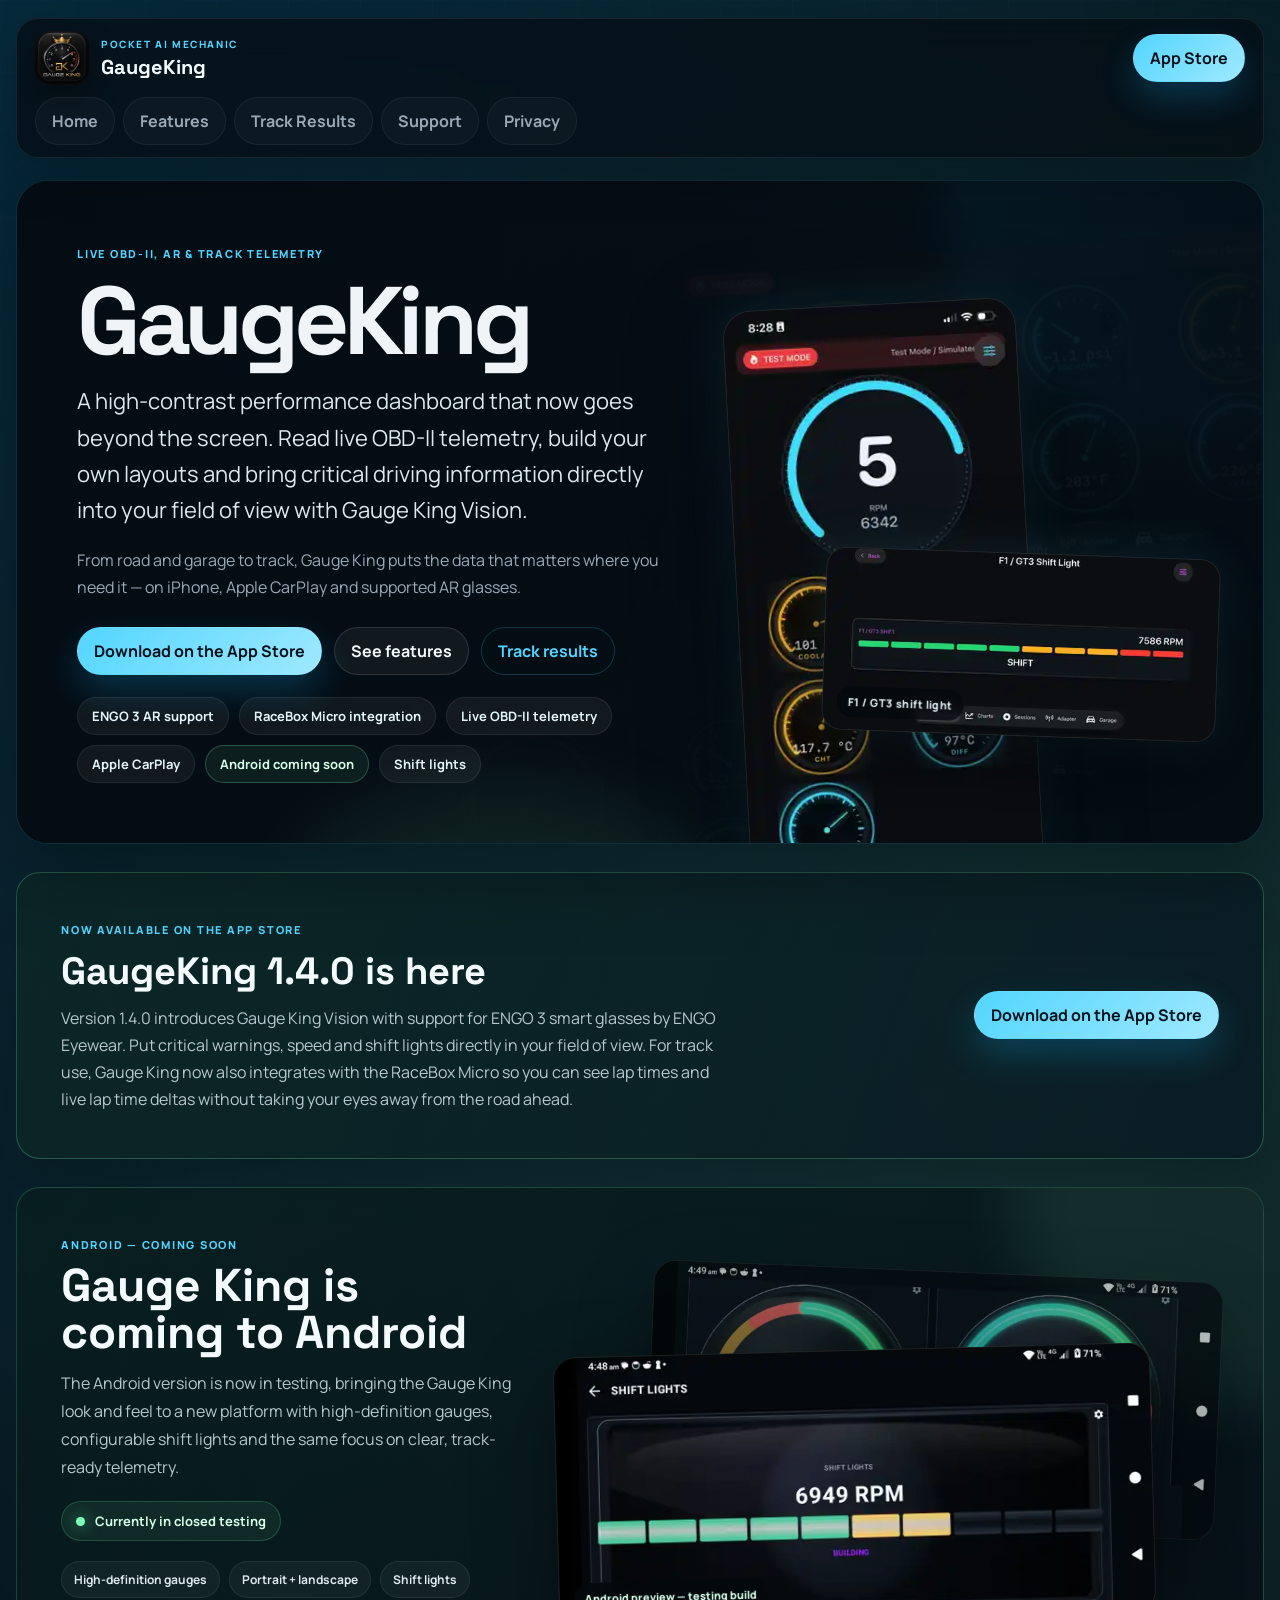
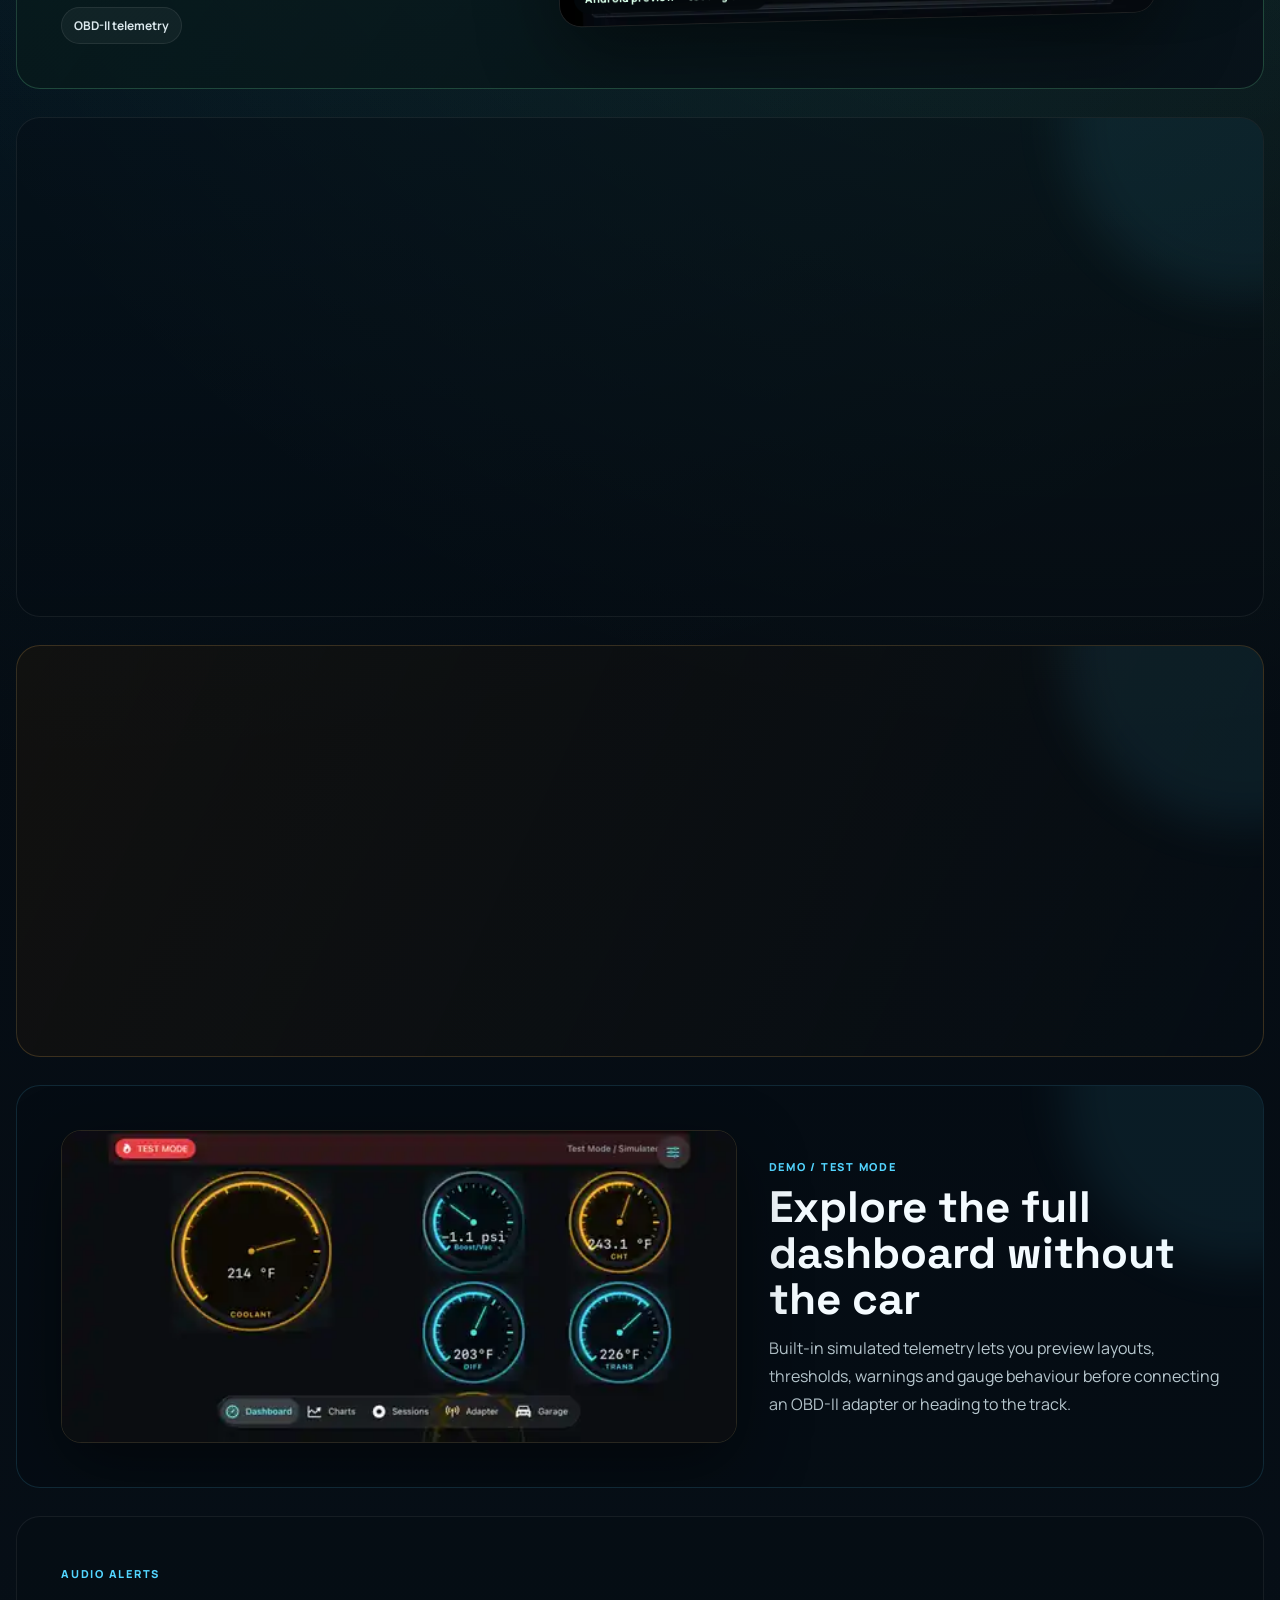
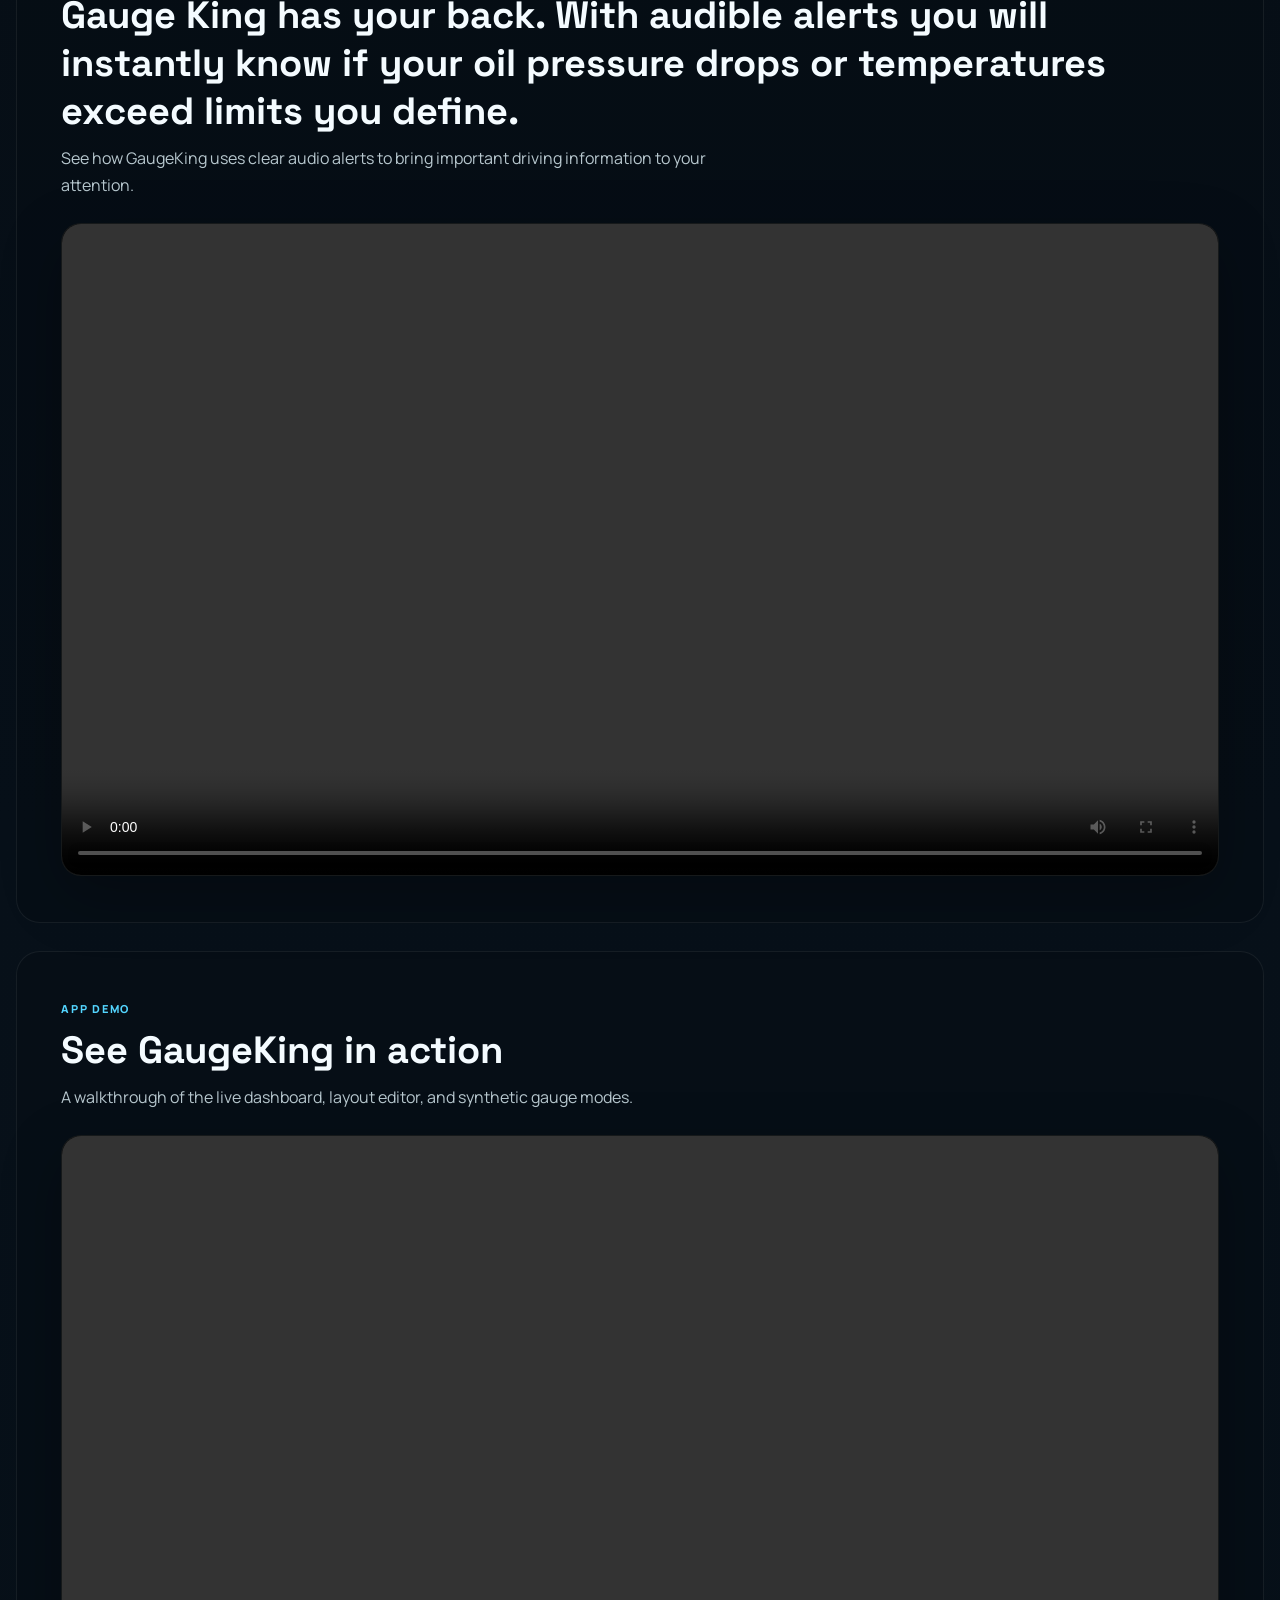
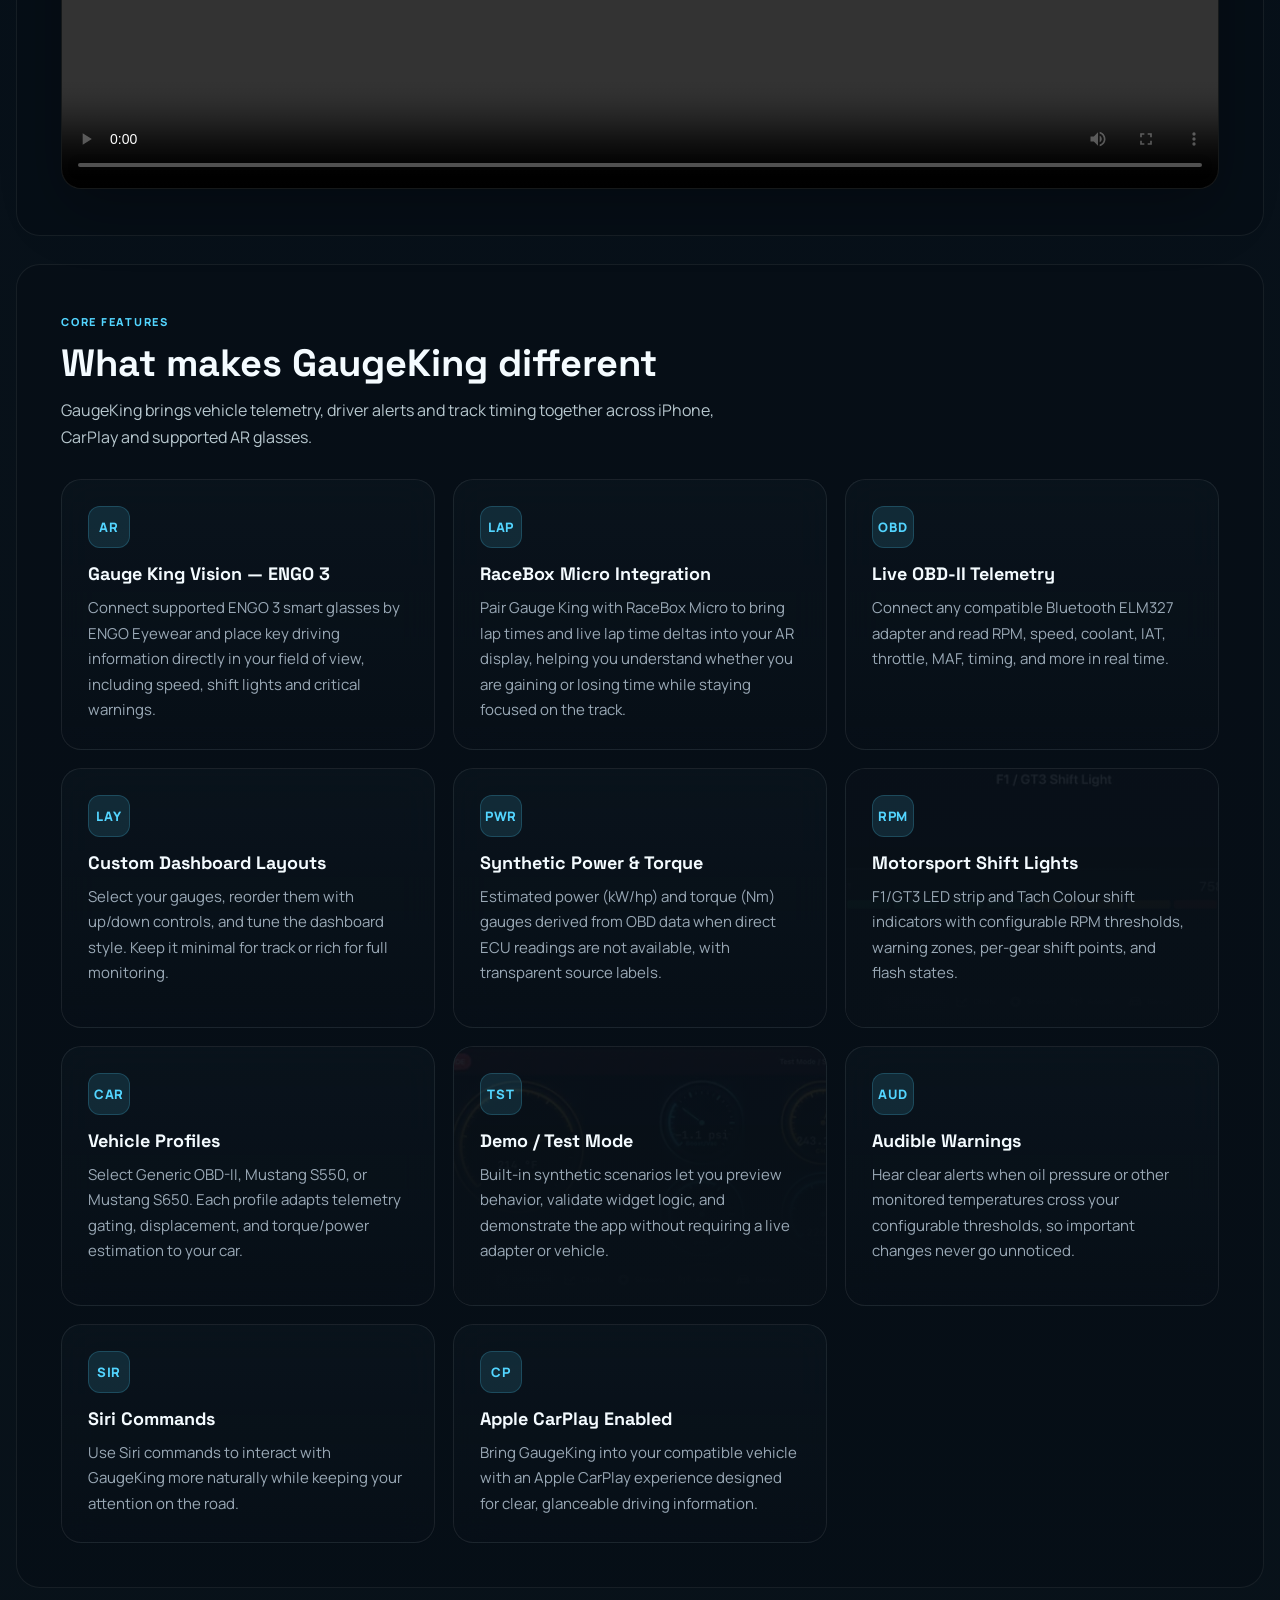
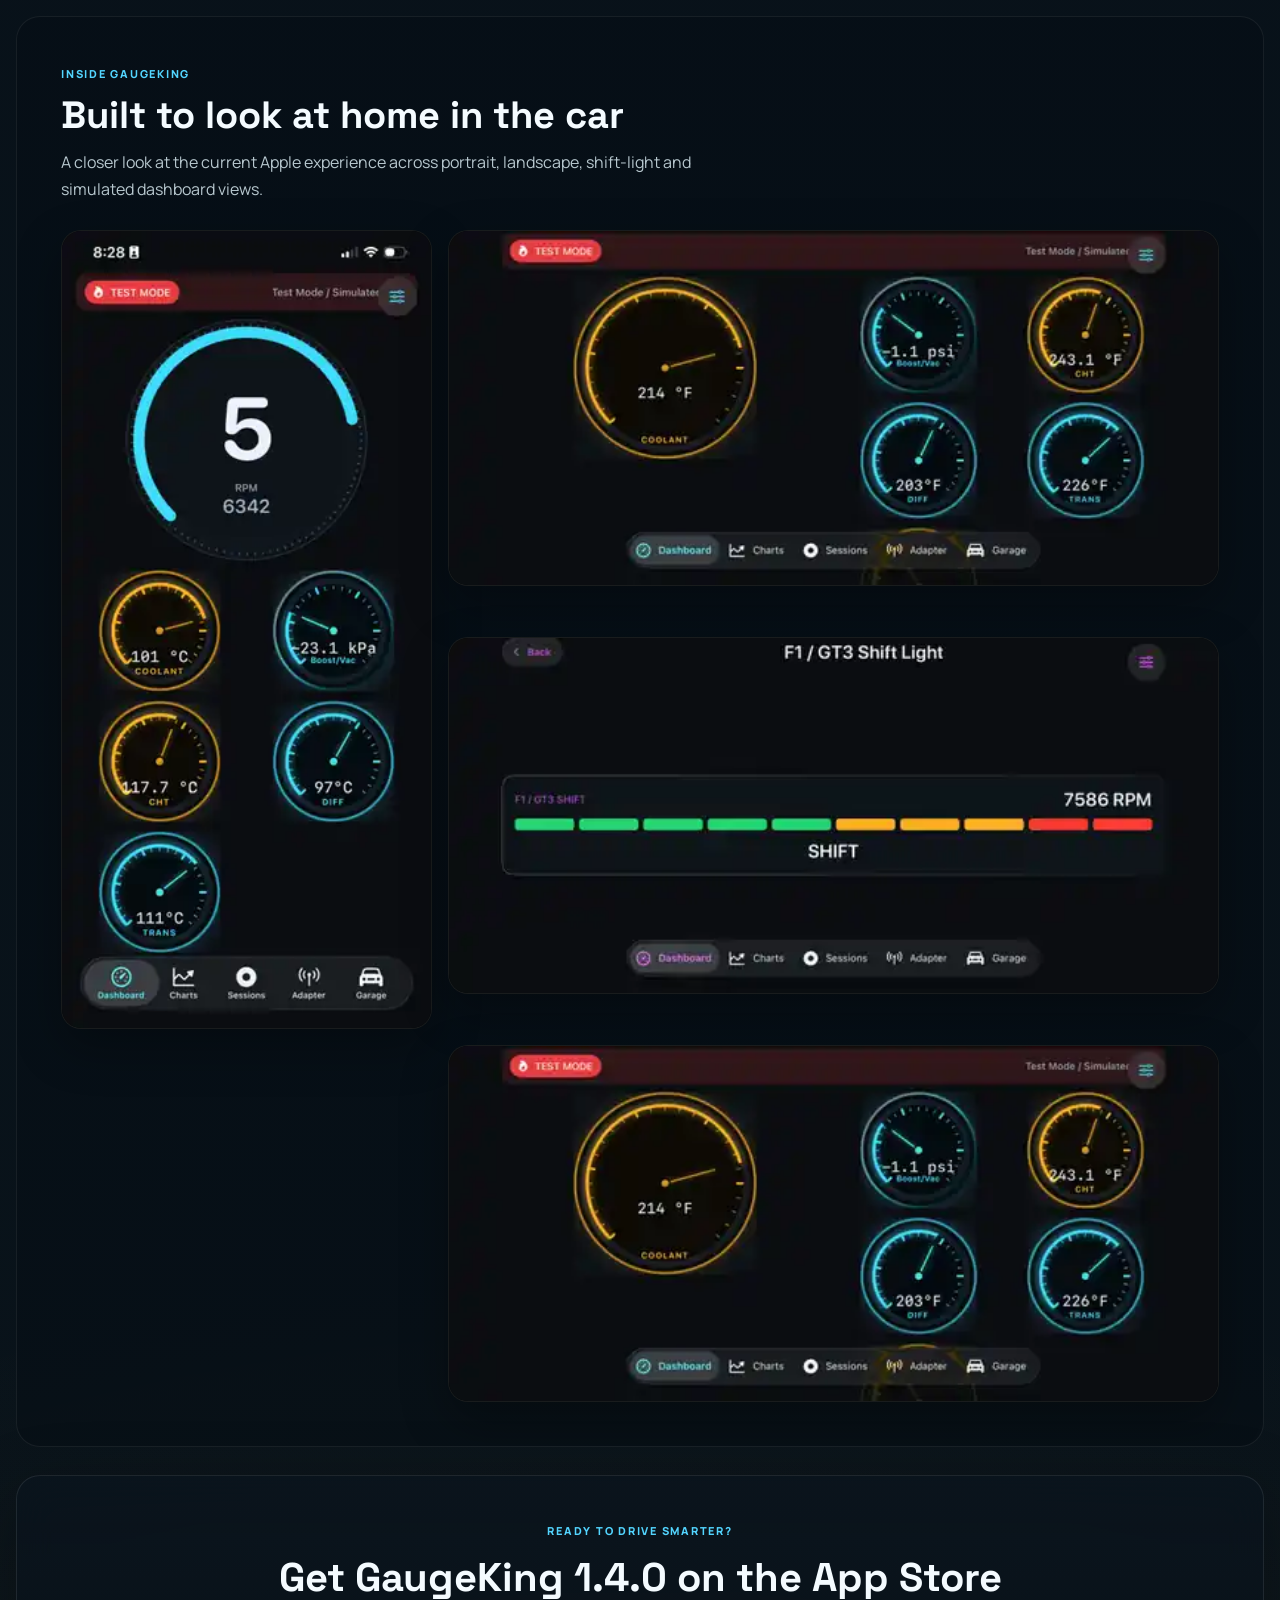
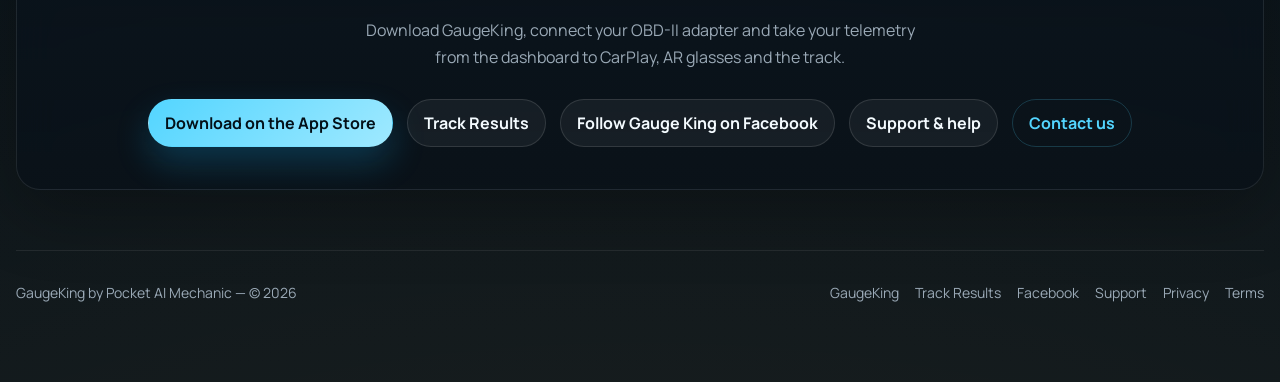
==== docs/index.html @ 73dae4a9 "Use verified Gauge King dashboard image for test mode section" ====
<!doctype html>
<html lang="en">
<head>
  <meta charset="UTF-8" />
  <meta name="viewport" content="width=device-width, initial-scale=1.0" />
  <meta name="description" content="GaugeKing 1.4.0 adds ENGO 3 AR glasses support, in-view telemetry and warnings, plus RaceBox Micro lap timing and lap delta integration alongside live OBD-II telemetry, Apple CarPlay and Siri." />
  <meta name="theme-color" content="#04080c" />
  <title>GaugeKing - Live OBD-II, AR & Track Telemetry</title>
  <link rel="icon" type="image/jpeg" href="trackresults/assets/gauge-king-logo.jpg" />
  <link rel="apple-touch-icon" href="trackresults/assets/gauge-king-logo.jpg" />
  <link rel="preconnect" href="https://fonts.googleapis.com" />
  <link rel="preconnect" href="https://fonts.gstatic.com" crossorigin />
  <link rel="stylesheet" href="https://fonts.googleapis.com/css2?family=Manrope:wght@400;500;600;700;800&family=Space+Grotesk:wght@500;700&display=swap" />
  <link rel="stylesheet" href="assets/gaugeking.css" />
</head>
<body class="landing-body">
  <div class="page-shell">
    <header class="site-header" data-header>
      <a class="brand-lockup" href="./" aria-label="Gauge King home">
        <img src="trackresults/assets/gauge-king-logo.jpg" alt="Gauge King logo" />
        <span><span class="brand-kicker">Pocket AI Mechanic</span><span class="brand-name">GaugeKing</span></span>
      </a>
      <nav class="site-nav" aria-label="Primary">
        <a href="./">Home</a><a href="#features">Features</a><a href="trackresults/">Track Results</a>
        <a href="https://pocketaimechanic.com/support/gaugeking/">Support</a><a href="https://pocketaimechanic.com/privacy/">Privacy</a>
      </nav>
      <a class="button-link primary header-cta" href="https://apps.apple.com/au/app/gauge-king/id6777585502" target="_blank" rel="noopener noreferrer">App Store</a>
    </header>

    <main class="landing-main">
      <section class="landing-hero">
        <div class="hero-bg-shots" aria-hidden="true">
          <img class="hero-shot hero-shot--one" src="assets/screens/gk-dashboard-landscape.webp" alt="" />
          <img class="hero-shot hero-shot--two" src="assets/screens/gk-shift-light.webp" alt="" />
          <img class="hero-shot hero-shot--three" src="assets/screens/gk-dashboard-landscape.webp" alt="" />
        </div>
        <div class="hero-copy" data-reveal>
          <span class="eyebrow">Live OBD-II, AR &amp; track telemetry</span>
          <h1>GaugeKing</h1>
          <p class="hero-lead">A high-contrast performance dashboard that now goes beyond the screen. Read live OBD-II telemetry, build your own layouts and bring critical driving information directly into your field of view with Gauge King Vision.</p>
          <p class="hero-support">From road and garage to track, Gauge King puts the data that matters where you need it — on iPhone, Apple CarPlay and supported AR glasses.</p>
          <div class="hero-actions">
            <a class="button-link primary" href="https://apps.apple.com/au/app/gauge-king/id6777585502" target="_blank" rel="noopener noreferrer">Download on the App Store</a>
            <a class="button-link secondary" href="#features">See features</a><a class="button-link tertiary" href="trackresults/">Track results</a>
          </div>
          <div class="gk-hero-badges">
            <span class="gk-badge">ENGO 3 AR support</span><span class="gk-badge">RaceBox Micro integration</span>
            <span class="gk-badge">Live OBD-II telemetry</span><span class="gk-badge">Apple CarPlay</span><span class="gk-badge gk-badge--android">Android coming soon</span><span class="gk-badge">Shift lights</span>
          </div>
        </div>
        <div class="hero-visual" data-reveal>
          <div class="device-stack">
            <figure class="app-shot app-shot--portrait">
              <img src="assets/screens/gk-dashboard-portrait.webp" alt="Gauge King iPhone dashboard with RPM and temperature gauges" />
              <figcaption>Live telemetry dashboard</figcaption>
            </figure>
            <figure class="app-shot app-shot--mini">
              <img src="assets/screens/gk-shift-light.webp" alt="Gauge King F1 GT3 shift light interface" />
              <figcaption>F1 / GT3 shift light</figcaption>
            </figure>
          </div>
        </div>
      </section>

      <section class="landing-section gk-release-banner" aria-labelledby="release-title">
        <div class="gk-release-copy" data-reveal>
          <span class="section-tag">Now available on the App Store</span><h2 id="release-title">GaugeKing 1.4.0 is here</h2>
          <p>Version 1.4.0 introduces Gauge King Vision with support for ENGO 3 smart glasses by ENGO Eyewear. Put critical warnings, speed and shift lights directly in your field of view. For track use, Gauge King now also integrates with the RaceBox Micro so you can see lap times and live lap time deltas without taking your eyes away from the road ahead.</p>
        </div>
        <a class="button-link primary" href="https://apps.apple.com/au/app/gauge-king/id6777585502" target="_blank" rel="noopener noreferrer">Download on the App Store</a>
      </section>

      <section class="landing-section android-coming" id="android" aria-labelledby="android-title">
        <div class="android-copy" data-reveal>
          <span class="section-tag">Android — coming soon</span>
          <h2 id="android-title">Gauge King is coming to Android</h2>
          <p>The Android version is now in testing, bringing the Gauge King look and feel to a new platform with high-definition gauges, configurable shift lights and the same focus on clear, track-ready telemetry.</p>
          <div class="android-status">
            <span class="android-dot" aria-hidden="true"></span>
            <strong>Currently in closed testing</strong>
          </div>
          <div class="feature-pills">
            <span>High-definition gauges</span><span>Portrait + landscape</span><span>Shift lights</span><span>OBD-II telemetry</span>
          </div>
        </div>
        <div class="android-preview" data-reveal>
          <figure class="android-screen android-screen--rear">
            <img src="assets/screens/gk-android-dashboard.webp" alt="Gauge King Android dashboard in landscape orientation" />
          </figure>
          <figure class="android-screen android-screen--front">
            <img src="assets/screens/gk-android-shift.webp" alt="Gauge King Android shift light screen in landscape orientation" />
            <figcaption>Android preview — testing build</figcaption>
          </figure>
        </div>
      </section>

      <section class="landing-section app-showcase" aria-labelledby="dashboards-title">
        <div class="showcase-copy" data-reveal>
          <span class="section-tag">Designed for glanceability</span>
          <h2 id="dashboards-title">Your telemetry, your layout</h2>
          <p>Keep the dashboard focused on one critical value or build out a full telemetry view with coolant, boost/vac, cylinder head temperature, differential temperature, transmission temperature and more.</p>
          <div class="showcase-points">
            <span>High-contrast gauges</span><span>Portrait + landscape layouts</span><span>Customisable priorities</span><span>Track-focused presentation</span>
          </div>
        </div>
        <div class="showcase-media" data-reveal>
          <img class="showcase-wide" src="assets/screens/gk-dashboard-landscape.webp" alt="Gauge King landscape dashboard showing multiple live vehicle gauges" />
          <img class="showcase-phone" src="assets/screens/gk-dashboard-portrait.webp" alt="Gauge King portrait dashboard showing RPM and multiple telemetry gauges" />
        </div>
      </section>

      <section class="landing-section feature-visual feature-visual--shift" id="shift-light" aria-labelledby="shift-title">
        <div class="feature-visual-copy" data-reveal>
          <span class="section-tag">Motorsport shift lights</span>
          <h2 id="shift-title">F1 / GT3-style shift light</h2>
          <p>Configure RPM thresholds, warning zones, per-gear shift points and flash states so the shift cue is impossible to miss when you're focused on the road or track.</p>
          <div class="feature-pills"><span>Configurable RPM</span><span>Per-gear points</span><span>Warning zones</span><span>Flash state</span></div>
        </div>
        <figure class="feature-screen" data-reveal>
          <img src="assets/screens/gk-shift-light.webp" alt="Gauge King F1 GT3 style shift light showing green amber and red RPM indicators" />
        </figure>
      </section>

      <section class="landing-section feature-visual feature-visual--test" id="test-mode" aria-labelledby="test-title">
        <figure class="feature-screen feature-screen--large" data-reveal>
          <img src="assets/screens/gk-dashboard-landscape.webp" alt="Gauge King test mode dashboard with RPM shift, speed, coolant, IAT and throttle gauges" />
        </figure>
        <div class="feature-visual-copy" data-reveal>
          <span class="section-tag">Demo / Test Mode</span>
          <h2 id="test-title">Explore the full dashboard without the car</h2>
          <p>Built-in simulated telemetry lets you preview layouts, thresholds, warnings and gauge behaviour before connecting an OBD-II adapter or heading to the track.</p>
        </div>
      </section>

      <section class="landing-section gk-video-section" id="audio-alerts" aria-labelledby="audio-alerts-title">
        <div class="gk-section-intro" data-reveal>
          <span class="section-tag">Audio alerts</span>
          <h2 id="audio-alerts-title">Gauge King has your back. With audible alerts you will instantly know if your oil pressure drops or temperatures exceed limits you define.</h2>
          <p>See how GaugeKing uses clear audio alerts to bring important driving information to your attention.</p>
        </div>
        <div class="gk-video-wrap" data-reveal><video controls playsinline preload="metadata" aria-label="GaugeKing audio alerts video"><source src="https://pocketaimechanic.com/media/GaugeKingAudioAlerts.mp4" type="video/mp4" />Your browser does not support the video tag.</video></div>
      </section>

      <section class="landing-section gk-video-section" id="demo" aria-labelledby="demo-title">
        <div class="gk-section-intro" data-reveal><span class="section-tag">App demo</span><h2 id="demo-title">See GaugeKing in action</h2><p>A walkthrough of the live dashboard, layout editor, and synthetic gauge modes.</p></div>
        <div class="gk-video-wrap" data-reveal><video controls playsinline preload="metadata" aria-label="GaugeKing demo video"><source src="https://pocketaimechanic.com/media/GaugeKingPreview.mp4" type="video/mp4" />Your browser does not support the video tag.</video></div>
      </section>

      <section class="landing-section" id="features" aria-labelledby="features-title">
        <div class="gk-section-intro" data-reveal><span class="section-tag">Core features</span><h2 id="features-title">What makes GaugeKing different</h2><p>GaugeKing brings vehicle telemetry, driver alerts and track timing together across iPhone, CarPlay and supported AR glasses.</p></div>
        <div class="gk-feature-grid">
          <article class="gk-feature-card" data-reveal><span class="feature-icon">AR</span><h3>Gauge King Vision — ENGO 3</h3><p>Connect supported ENGO 3 smart glasses by ENGO Eyewear and place key driving information directly in your field of view, including speed, shift lights and critical warnings.</p></article>
          <article class="gk-feature-card" data-reveal><span class="feature-icon">LAP</span><h3>RaceBox Micro Integration</h3><p>Pair Gauge King with RaceBox Micro to bring lap times and live lap time deltas into your AR display, helping you understand whether you are gaining or losing time while staying focused on the track.</p></article>
          <article class="gk-feature-card" data-reveal><span class="feature-icon">OBD</span><h3>Live OBD-II Telemetry</h3><p>Connect any compatible Bluetooth ELM327 adapter and read RPM, speed, coolant, IAT, throttle, MAF, timing, and more in real time.</p></article>
          <article class="gk-feature-card" data-reveal><span class="feature-icon">LAY</span><h3>Custom Dashboard Layouts</h3><p>Select your gauges, reorder them with up/down controls, and tune the dashboard style. Keep it minimal for track or rich for full monitoring.</p></article>
          <article class="gk-feature-card" data-reveal><span class="feature-icon">PWR</span><h3>Synthetic Power &amp; Torque</h3><p>Estimated power (kW/hp) and torque (Nm) gauges derived from OBD data when direct ECU readings are not available, with transparent source labels.</p></article>
          <article class="gk-feature-card gk-feature-card--image" data-reveal><div class="feature-card-image" style="background-image:url('assets/screens/gk-shift-light.webp')"></div><span class="feature-icon">RPM</span><h3>Motorsport Shift Lights</h3><p>F1/GT3 LED strip and Tach Colour shift indicators with configurable RPM thresholds, warning zones, per-gear shift points, and flash states.</p></article>
          <article class="gk-feature-card" data-reveal><span class="feature-icon">CAR</span><h3>Vehicle Profiles</h3><p>Select Generic OBD-II, Mustang S550, or Mustang S650. Each profile adapts telemetry gating, displacement, and torque/power estimation to your car.</p></article>
          <article class="gk-feature-card gk-feature-card--image" data-reveal><div class="feature-card-image" style="background-image:url('assets/screens/gk-dashboard-landscape.webp')"></div><span class="feature-icon">TST</span><h3>Demo / Test Mode</h3><p>Built-in synthetic scenarios let you preview behavior, validate widget logic, and demonstrate the app without requiring a live adapter or vehicle.</p></article>
          <article class="gk-feature-card" data-reveal><span class="feature-icon">AUD</span><h3>Audible Warnings</h3><p>Hear clear alerts when oil pressure or other monitored temperatures cross your configurable thresholds, so important changes never go unnoticed.</p></article>
          <article class="gk-feature-card" data-reveal><span class="feature-icon">SIR</span><h3>Siri Commands</h3><p>Use Siri commands to interact with GaugeKing more naturally while keeping your attention on the road.</p></article>
          <article class="gk-feature-card" data-reveal><span class="feature-icon">CP</span><h3>Apple CarPlay Enabled</h3><p>Bring GaugeKing into your compatible vehicle with an Apple CarPlay experience designed for clear, glanceable driving information.</p></article>
        </div>
      </section>

      <section class="landing-section screenshot-gallery" aria-labelledby="gallery-title">
        <div class="gk-section-intro" data-reveal><span class="section-tag">Inside GaugeKing</span><h2 id="gallery-title">Built to look at home in the car</h2><p>A closer look at the current Apple experience across portrait, landscape, shift-light and simulated dashboard views.</p></div>
        <div class="gallery-grid" data-reveal>
          <img src="assets/screens/gk-dashboard-portrait.webp" alt="Gauge King portrait dashboard" />
          <img src="assets/screens/gk-dashboard-landscape.webp" alt="Gauge King landscape dashboard" />
          <img src="assets/screens/gk-shift-light.webp" alt="Gauge King shift light screen" />
          <img src="assets/screens/gk-dashboard-landscape.webp" alt="Gauge King test mode screen" />
        </div>
      </section>

      <section class="final-cta" aria-labelledby="cta-title">
        <div class="glass-panel"><span class="section-tag">Ready to drive smarter?</span><h2 id="cta-title" style="margin:12px 0 14px;color:#f4fbff;font-family:'Space Grotesk',sans-serif;font-size:clamp(26px,3.5vw,40px);">Get GaugeKing 1.4.0 on the App Store</h2><p style="color:#9aa9b6;max-width:58ch;margin:0 auto 28px;line-height:1.7;">Download GaugeKing, connect your OBD-II adapter and take your telemetry from the dashboard to CarPlay, AR glasses and the track.</p>
          <div style="display:flex;gap:14px;justify-content:center;flex-wrap:wrap;"><a class="button-link primary" href="https://apps.apple.com/au/app/gauge-king/id6777585502" target="_blank" rel="noopener noreferrer">Download on the App Store</a><a class="button-link secondary" href="trackresults/">Track Results</a><a class="button-link secondary" href="https://www.facebook.com/profile.php?id=61577558039620" target="_blank" rel="noopener noreferrer">Follow Gauge King on Facebook</a><a class="button-link secondary" href="https://pocketaimechanic.com/support/gaugeking/">Support &amp; help</a><a class="button-link tertiary" href="mailto:support@pocketaimechanic.com?subject=GaugeKing">Contact us</a></div>
        </div>
      </section>
    </main>
    <footer class="landing-footer"><p>GaugeKing by Pocket AI Mechanic &mdash; &copy; 2026</p><div class="footer-links"><a href="./">GaugeKing</a><a href="trackresults/">Track Results</a><a href="https://www.facebook.com/profile.php?id=61577558039620" target="_blank" rel="noopener noreferrer">Facebook</a><a href="https://pocketaimechanic.com/support/gaugeking/">Support</a><a href="https://pocketaimechanic.com/privacy/">Privacy</a><a href="https://pocketaimechanic.com/terms/">Terms</a></div></footer>
  </div>
  <script>
    const header=document.querySelector('[data-header]');const updateHeader=()=>header?.classList.toggle('is-scrolled',window.scrollY>8);updateHeader();window.addEventListener('scroll',updateHeader,{passive:true});
    const reveal=[...document.querySelectorAll('[data-reveal]')];if('IntersectionObserver' in window){const io=new IntersectionObserver(entries=>{entries.forEach(entry=>{if(entry.isIntersecting){entry.target.classList.add('is-visible');io.unobserve(entry.target)}})},{threshold:.08});reveal.forEach(el=>io.observe(el));}else{reveal.forEach(el=>el.classList.add('is-visible'));}
  </script>
</body>
</html>
---- docs/assets/gaugeking.css ----
*{box-sizing:border-box}html{scroll-behavior:smooth}body{margin:0}body.landing-body{--bg:#04080c;--bg2:#09131a;--panel:rgba(10,20,29,.72);--panel2:rgba(9,19,27,.94);--line:rgba(255,255,255,.1);--ink:#eef4f7;--muted:#9aa9b6;--brand:#53d5ff;--brand2:#10b7ff;--accent:#7cffb6;--warm:#ffc261;--shadow:0 24px 80px rgba(0,0,0,.35);margin:0;color:var(--ink);font-family:"Manrope","Avenir Next","Helvetica Neue",Arial,sans-serif;background:radial-gradient(circle at top left,rgba(16,183,255,.2),transparent 28%),radial-gradient(circle at 85% 12%,rgba(124,255,182,.12),transparent 18%),radial-gradient(circle at 50% 120%,rgba(255,194,97,.16),transparent 24%),linear-gradient(180deg,#03070b 0%,#071019 48%,#09131a 100%);min-height:100vh}body.landing-body:before{content:"";position:fixed;inset:0;pointer-events:none;background-image:linear-gradient(rgba(255,255,255,.02) 1px,transparent 1px),linear-gradient(90deg,rgba(255,255,255,.02) 1px,transparent 1px);background-size:72px 72px;mask-image:linear-gradient(180deg,rgba(0,0,0,.6),transparent 92%)}a{color:inherit}.page-shell{width:min(calc(100% - 32px),1280px);margin:0 auto;padding:18px 0 80px}.site-header{position:sticky;top:14px;z-index:20;display:grid;grid-template-columns:minmax(0,1fr) auto;grid-template-areas:"brand cta" "nav nav";align-items:center;gap:12px 18px;margin-bottom:22px;padding:12px 18px;border-radius:22px;background:rgba(6,12,18,.72);border:1px solid rgba(255,255,255,.08);backdrop-filter:blur(18px);box-shadow:0 18px 48px rgba(0,0,0,.24);transition:.18s ease}.site-header.is-scrolled{background:rgba(4,8,12,.91);border-color:rgba(83,213,255,.18)}.brand-lockup{grid-area:brand;display:inline-flex;align-items:center;gap:12px;text-decoration:none;width:max-content}.brand-lockup img{display:block;width:54px;height:54px;object-fit:cover;border-radius:15px;box-shadow:0 16px 30px rgba(0,0,0,.35)}.brand-kicker{display:block;color:var(--brand);letter-spacing:.16em;text-transform:uppercase;font-size:10px;font-weight:800}.brand-name{display:block;margin-top:3px;color:#f4fbff;font-family:"Space Grotesk",sans-serif;font-size:20px;font-weight:700}.site-nav{grid-area:nav;display:flex;flex-wrap:wrap;gap:8px}.site-nav a,.button-link{min-height:46px;padding:12px 16px;border-radius:999px;border:1px solid transparent;font-weight:700;text-decoration:none;display:inline-flex;align-items:center;justify-content:center;transition:transform .16s ease,background-color .16s ease,border-color .16s ease,color .16s ease}.site-nav a{color:var(--muted);background:rgba(255,255,255,.03);border-color:rgba(255,255,255,.05)}.site-nav a:hover,.button-link:hover{transform:translateY(-1px)}.site-nav a:hover{color:#fff;background:rgba(255,255,255,.06)}.button-link.primary{color:#031018;background:linear-gradient(135deg,var(--brand),#9fe9ff);box-shadow:0 16px 34px rgba(16,183,255,.22)}.button-link.secondary{color:#f4fbff;background:rgba(255,255,255,.05);border-color:rgba(255,255,255,.12)}.button-link.tertiary{color:var(--brand);background:transparent;border-color:rgba(83,213,255,.2)}.header-cta{grid-area:cta;white-space:nowrap}.landing-main{display:grid;gap:28px}.landing-hero{position:relative;overflow:hidden;display:grid;grid-template-columns:minmax(0,1.08fr) minmax(360px,.92fr);gap:28px;align-items:center;padding:clamp(30px,5vw,60px);min-height:620px;border:1px solid rgba(83,213,255,.14);border-radius:32px;background:linear-gradient(145deg,rgba(7,18,27,.96),rgba(6,15,23,.86));box-shadow:var(--shadow)}.landing-hero:before{content:"";position:absolute;width:500px;height:500px;border-radius:50%;right:-180px;top:-240px;background:rgba(16,183,255,.13);filter:blur(20px)}.landing-hero:after{content:"";position:absolute;width:420px;height:240px;border-radius:50%;left:22%;bottom:-180px;background:rgba(124,255,182,.08);filter:blur(34px)}.hero-copy,.hero-visual{position:relative;z-index:1}.eyebrow,.section-tag,.surface-label{display:inline-block;color:var(--brand);letter-spacing:.16em;text-transform:uppercase;font-size:11px;font-weight:800}.hero-copy h1{margin:14px 0 18px;font-family:"Space Grotesk",sans-serif;font-size:clamp(54px,8vw,96px);line-height:.92;letter-spacing:-.055em}.hero-lead{max-width:62ch;margin:0;color:#dce9ee;font-size:clamp(18px,2vw,22px);line-height:1.65}.hero-support{max-width:64ch;margin:18px 0 0;color:var(--muted);font-size:16px;line-height:1.7}.hero-actions{display:flex;flex-wrap:wrap;gap:12px;margin-top:26px}.gk-hero-badges{display:flex;flex-wrap:wrap;gap:10px;margin-top:22px}.gk-badge{padding:9px 14px;border-radius:999px;background:rgba(255,255,255,.05);border:1px solid rgba(255,255,255,.08);color:#e4f5fa;font-weight:700;font-size:13px}.glass-panel{background:linear-gradient(180deg,rgba(10,20,29,.84),rgba(8,16,24,.72));border:1px solid rgba(255,255,255,.09);backdrop-filter:blur(18px);box-shadow:0 20px 70px rgba(0,0,0,.28)}.signal-surface{padding:22px;border-radius:24px}.surface-head{display:flex;justify-content:space-between;gap:14px;padding-bottom:16px;color:var(--muted);font-size:12px}.surface-grid{display:grid;gap:12px}.surface-card{padding:20px;border-radius:18px;background:rgba(255,255,255,.035);border:1px solid rgba(255,255,255,.07)}.surface-card--accent{border-color:rgba(124,255,182,.25);background:linear-gradient(135deg,rgba(124,255,182,.08),rgba(83,213,255,.06))}.surface-card strong{display:block;margin:8px 0 6px;color:#f4fbff;font-family:"Space Grotesk",sans-serif;font-size:19px}.surface-card p{margin:0;color:var(--muted);line-height:1.65}.landing-section{padding:clamp(26px,4vw,44px);border-radius:24px;background:rgba(6,14,21,.42);border:1px solid rgba(255,255,255,.065)}.gk-release-banner{display:flex;align-items:center;justify-content:space-between;gap:24px;border-color:rgba(124,255,182,.24);background:linear-gradient(110deg,rgba(12,39,38,.9),rgba(9,25,34,.78));box-shadow:0 18px 48px rgba(0,0,0,.2)}.gk-release-copy h2,.gk-section-intro h2{margin:8px 0 10px;color:#f4fbff;font-family:"Space Grotesk",sans-serif;font-size:clamp(26px,3.5vw,38px)}.gk-release-copy p,.gk-section-intro p{max-width:66ch;margin:0;color:#b7c7ce;line-height:1.7}.gk-video-section{padding-bottom:clamp(28px,4vw,46px)}.gk-video-wrap{position:relative;width:100%;padding-top:56.25%;margin-top:24px;border-radius:20px;overflow:hidden;background:#020507;border:1px solid rgba(255,255,255,.08);box-shadow:0 20px 60px rgba(0,0,0,.25)}.gk-video-wrap video,.gk-video-wrap iframe{position:absolute;inset:0;width:100%;height:100%;border:0;background:#000}.gk-feature-grid{display:grid;grid-template-columns:repeat(auto-fit,minmax(280px,1fr));gap:18px;margin-top:28px}.gk-feature-card{padding:26px;border-radius:20px;background:linear-gradient(180deg,rgba(10,20,29,.84),rgba(8,16,24,.72));border:1px solid rgba(255,255,255,.08);backdrop-filter:blur(18px)}.feature-icon{display:inline-flex;align-items:center;justify-content:center;width:42px;height:42px;border-radius:12px;background:rgba(83,213,255,.12);border:1px solid rgba(83,213,255,.2);color:var(--brand);font-weight:800;font-size:13px;letter-spacing:.06em;margin-bottom:14px}.gk-feature-card h3{margin:0 0 10px;color:#f4fbff;font-size:18px;font-family:"Space Grotesk",sans-serif}.gk-feature-card p{margin:0;color:var(--muted);line-height:1.7;font-size:15px}.final-cta .glass-panel{padding:42px;border-radius:24px;text-align:center}.landing-footer{margin-top:60px;padding-top:32px;border-top:1px solid rgba(255,255,255,.08);display:flex;justify-content:space-between;flex-wrap:wrap;gap:16px}.landing-footer p{color:var(--muted);margin:0;font-size:14px}.footer-links{display:flex;gap:16px;flex-wrap:wrap}.footer-links a{color:var(--muted);text-decoration:none;font-size:14px}.footer-links a:hover{color:var(--brand)}[data-reveal]{opacity:0;transform:translateY(12px);transition:opacity .55s ease,transform .55s ease}[data-reveal].is-visible{opacity:1;transform:none}@media(prefers-reduced-motion:reduce){[data-reveal]{opacity:1;transform:none;transition:none}}@media(max-width:880px){.landing-hero{grid-template-columns:1fr;min-height:auto}.hero-visual{margin-top:10px}.site-header{grid-template-columns:1fr auto}.header-cta{display:none}}@media(max-width:720px){.page-shell{width:min(calc(100% - 20px),1280px);padding-top:10px}.site-header{top:7px;padding:10px 12px;border-radius:18px}.brand-lockup img{width:46px;height:46px}.brand-kicker{font-size:9px}.brand-name{font-size:17px}.site-nav{overflow-x:auto;flex-wrap:nowrap;padding-bottom:2px;scrollbar-width:none}.site-nav::-webkit-scrollbar{display:none}.site-nav a{white-space:nowrap;min-height:40px;padding:9px 12px;font-size:13px}.landing-hero{padding:28px 22px;border-radius:24px}.hero-copy h1{font-size:clamp(48px,18vw,74px)}.landing-section{padding:24px 20px}.gk-release-banner{align-items:flex-start;flex-direction:column}.gk-feature-grid{grid-template-columns:1fr}.surface-head{flex-direction:column}.landing-footer{margin-top:40px}.final-cta .glass-panel{padding:30px 20px}}
/* App screenshot showcase */
.landing-hero{isolation:isolate}
.hero-bg-shots{position:absolute;inset:0;overflow:hidden;pointer-events:none;z-index:0}
.hero-bg-shots:after{content:"";position:absolute;inset:0;background:linear-gradient(90deg,rgba(5,13,20,.98) 0%,rgba(5,13,20,.9) 46%,rgba(5,13,20,.55) 72%,rgba(5,13,20,.82) 100%)}
.hero-shot{position:absolute;border-radius:22px;opacity:.18;filter:saturate(.9) blur(.3px);box-shadow:0 30px 90px rgba(0,0,0,.6)}
.hero-shot--one{width:58%;right:-8%;top:10%;transform:rotate(-4deg)}
.hero-shot--two{width:44%;right:2%;bottom:8%;transform:rotate(3deg);opacity:.16}
.hero-shot--three{width:48%;left:28%;bottom:-18%;transform:rotate(-2deg);opacity:.1}
.device-stack{position:relative;min-height:520px;display:flex;align-items:center;justify-content:center}
.app-shot{position:absolute;margin:0;overflow:hidden;border-radius:28px;border:1px solid rgba(255,255,255,.12);background:#03070b;box-shadow:0 30px 90px rgba(0,0,0,.55),0 0 50px rgba(83,213,255,.12)}
.app-shot img{display:block;width:100%;height:auto}
.app-shot figcaption{position:absolute;left:14px;bottom:12px;padding:8px 11px;border-radius:999px;background:rgba(3,8,12,.78);backdrop-filter:blur(10px);color:#dce9ee;font-size:11px;font-weight:800;letter-spacing:.04em}
.app-shot--portrait{width:min(58%,300px);left:8%;top:10%;z-index:2;transform:rotate(-3deg)}
.app-shot--mini{width:78%;right:-3%;bottom:7%;z-index:3;transform:rotate(2deg);border-radius:20px}
.app-showcase,.feature-visual{display:grid;grid-template-columns:minmax(0,.82fr) minmax(0,1.18fr);gap:32px;align-items:center;overflow:hidden;position:relative}
.app-showcase:before,.feature-visual:before{content:"";position:absolute;width:360px;height:360px;border-radius:50%;right:-160px;top:-180px;background:rgba(83,213,255,.08);filter:blur(24px);pointer-events:none}
.showcase-copy h2,.feature-visual-copy h2{margin:8px 0 12px;color:#f4fbff;font-family:"Space Grotesk",sans-serif;font-size:clamp(28px,4vw,44px);line-height:1.05}
.showcase-copy p,.feature-visual-copy p{margin:0;color:#b7c7ce;line-height:1.75;font-size:16px}
.showcase-points,.feature-pills{display:flex;flex-wrap:wrap;gap:9px;margin-top:20px}
.showcase-points span,.feature-pills span{padding:9px 12px;border-radius:999px;background:rgba(255,255,255,.045);border:1px solid rgba(255,255,255,.08);color:#dce9ee;font-size:12px;font-weight:700}
.showcase-media{position:relative;min-height:410px}
.showcase-wide{position:absolute;width:88%;right:0;top:10%;border-radius:24px;border:1px solid rgba(255,255,255,.1);box-shadow:0 28px 70px rgba(0,0,0,.45)}
.showcase-phone{position:absolute;width:25%;min-width:135px;left:0;bottom:0;border-radius:22px;border:1px solid rgba(255,255,255,.12);box-shadow:0 24px 60px rgba(0,0,0,.55),0 0 38px rgba(83,213,255,.14)}
.feature-visual--shift{border-color:rgba(255,194,97,.18);background:linear-gradient(115deg,rgba(39,25,9,.35),rgba(6,14,21,.72))}
.feature-visual--test{grid-template-columns:minmax(0,1.2fr) minmax(0,.8fr);border-color:rgba(83,213,255,.14)}
.feature-screen{margin:0;position:relative;z-index:1}
.feature-screen img{display:block;width:100%;height:auto;border-radius:20px;border:1px solid rgba(255,255,255,.1);box-shadow:0 24px 70px rgba(0,0,0,.45)}
.feature-screen--large img{border-color:rgba(255,194,97,.14)}
.gk-feature-card--image{position:relative;overflow:hidden;min-height:260px}
.gk-feature-card--image>*{position:relative;z-index:2}
.feature-card-image{position:absolute!important;z-index:0!important;inset:0;background-size:cover;background-position:center;opacity:.2;filter:saturate(.9)}
.gk-feature-card--image:after{content:"";position:absolute;inset:0;z-index:1;background:linear-gradient(180deg,rgba(8,16,24,.54),rgba(8,16,24,.97) 66%)}
.screenshot-gallery{overflow:hidden}
.gallery-grid{display:grid;grid-template-columns:.65fr 1.35fr;gap:16px;margin-top:26px;align-items:start}
.gallery-grid img{display:block;width:100%;border-radius:20px;border:1px solid rgba(255,255,255,.09);background:#020507;box-shadow:0 18px 48px rgba(0,0,0,.3)}
.gallery-grid img:nth-child(1){grid-row:span 2}
.gallery-grid img:nth-child(3),.gallery-grid img:nth-child(4){grid-column:2}
@media(max-width:880px){
  .device-stack{min-height:430px}
  .app-showcase,.feature-visual,.feature-visual--test{grid-template-columns:1fr}
  .showcase-media{min-height:360px}
  .feature-visual--test .feature-screen{order:2}
  .feature-visual--test .feature-visual-copy{order:1}
}
@media(max-width:720px){
  .hero-bg-shots{opacity:.6}
  .hero-shot--one{width:110%;right:-58%;top:22%}.hero-shot--two{width:92%;right:-38%;bottom:5%}.hero-shot--three{display:none}
  .device-stack{min-height:365px;margin-top:8px}
  .app-shot--portrait{width:47%;left:7%;top:2%}.app-shot--mini{width:86%;right:-5%;bottom:6%}
  .showcase-media{min-height:300px}.showcase-wide{width:94%;top:4%}.showcase-phone{width:29%;min-width:105px}
  .gallery-grid{grid-template-columns:1fr}.gallery-grid img:nth-child(1),.gallery-grid img:nth-child(3),.gallery-grid img:nth-child(4){grid-column:auto;grid-row:auto}
}

/* Android coming soon */
.gk-badge--android{color:#d8ffe9;border-color:rgba(124,255,182,.24);background:rgba(124,255,182,.07)}
.android-coming{position:relative;overflow:hidden;display:grid;grid-template-columns:minmax(0,.82fr) minmax(0,1.18fr);gap:34px;align-items:center;border-color:rgba(124,255,182,.2);background:linear-gradient(125deg,rgba(8,30,27,.62),rgba(7,16,24,.82))}
.android-coming:before{content:"";position:absolute;width:430px;height:430px;border-radius:50%;right:-180px;top:-210px;background:rgba(124,255,182,.09);filter:blur(30px);pointer-events:none}
.android-copy,.android-preview{position:relative;z-index:1}
.android-copy h2{margin:8px 0 12px;color:#f4fbff;font-family:"Space Grotesk",sans-serif;font-size:clamp(30px,4vw,46px);line-height:1.04}
.android-copy p{margin:0;color:#b7c7ce;line-height:1.75;font-size:16px}
.android-status{display:inline-flex;align-items:center;gap:10px;margin-top:20px;padding:10px 14px;border:1px solid rgba(124,255,182,.18);border-radius:999px;background:rgba(124,255,182,.07);color:#d8ffe9;font-size:13px}
.android-dot{width:9px;height:9px;border-radius:50%;background:#7cffb6;box-shadow:0 0 16px rgba(124,255,182,.7)}
.android-preview{min-height:370px}
.android-screen{position:absolute;margin:0;border-radius:22px;overflow:hidden;border:1px solid rgba(255,255,255,.11);background:#020507;box-shadow:0 28px 80px rgba(0,0,0,.46)}
.android-screen img{display:block;width:100%;height:auto}
.android-screen--rear{width:86%;right:0;top:5%;transform:rotate(2.4deg);opacity:.68}
.android-screen--front{width:90%;left:0;bottom:1%;transform:rotate(-1.5deg)}
.android-screen figcaption{position:absolute;left:14px;bottom:12px;padding:8px 11px;border-radius:999px;background:rgba(3,8,12,.8);backdrop-filter:blur(10px);font-size:11px;font-weight:800;color:#d8ffe9}
@media(max-width:880px){.android-coming{grid-template-columns:1fr}.android-preview{min-height:320px;margin-top:6px}}
@media(max-width:720px){.android-preview{min-height:230px}.android-screen--rear{width:94%;right:-8%;top:8%}.android-screen--front{width:96%;left:-4%;bottom:0}}
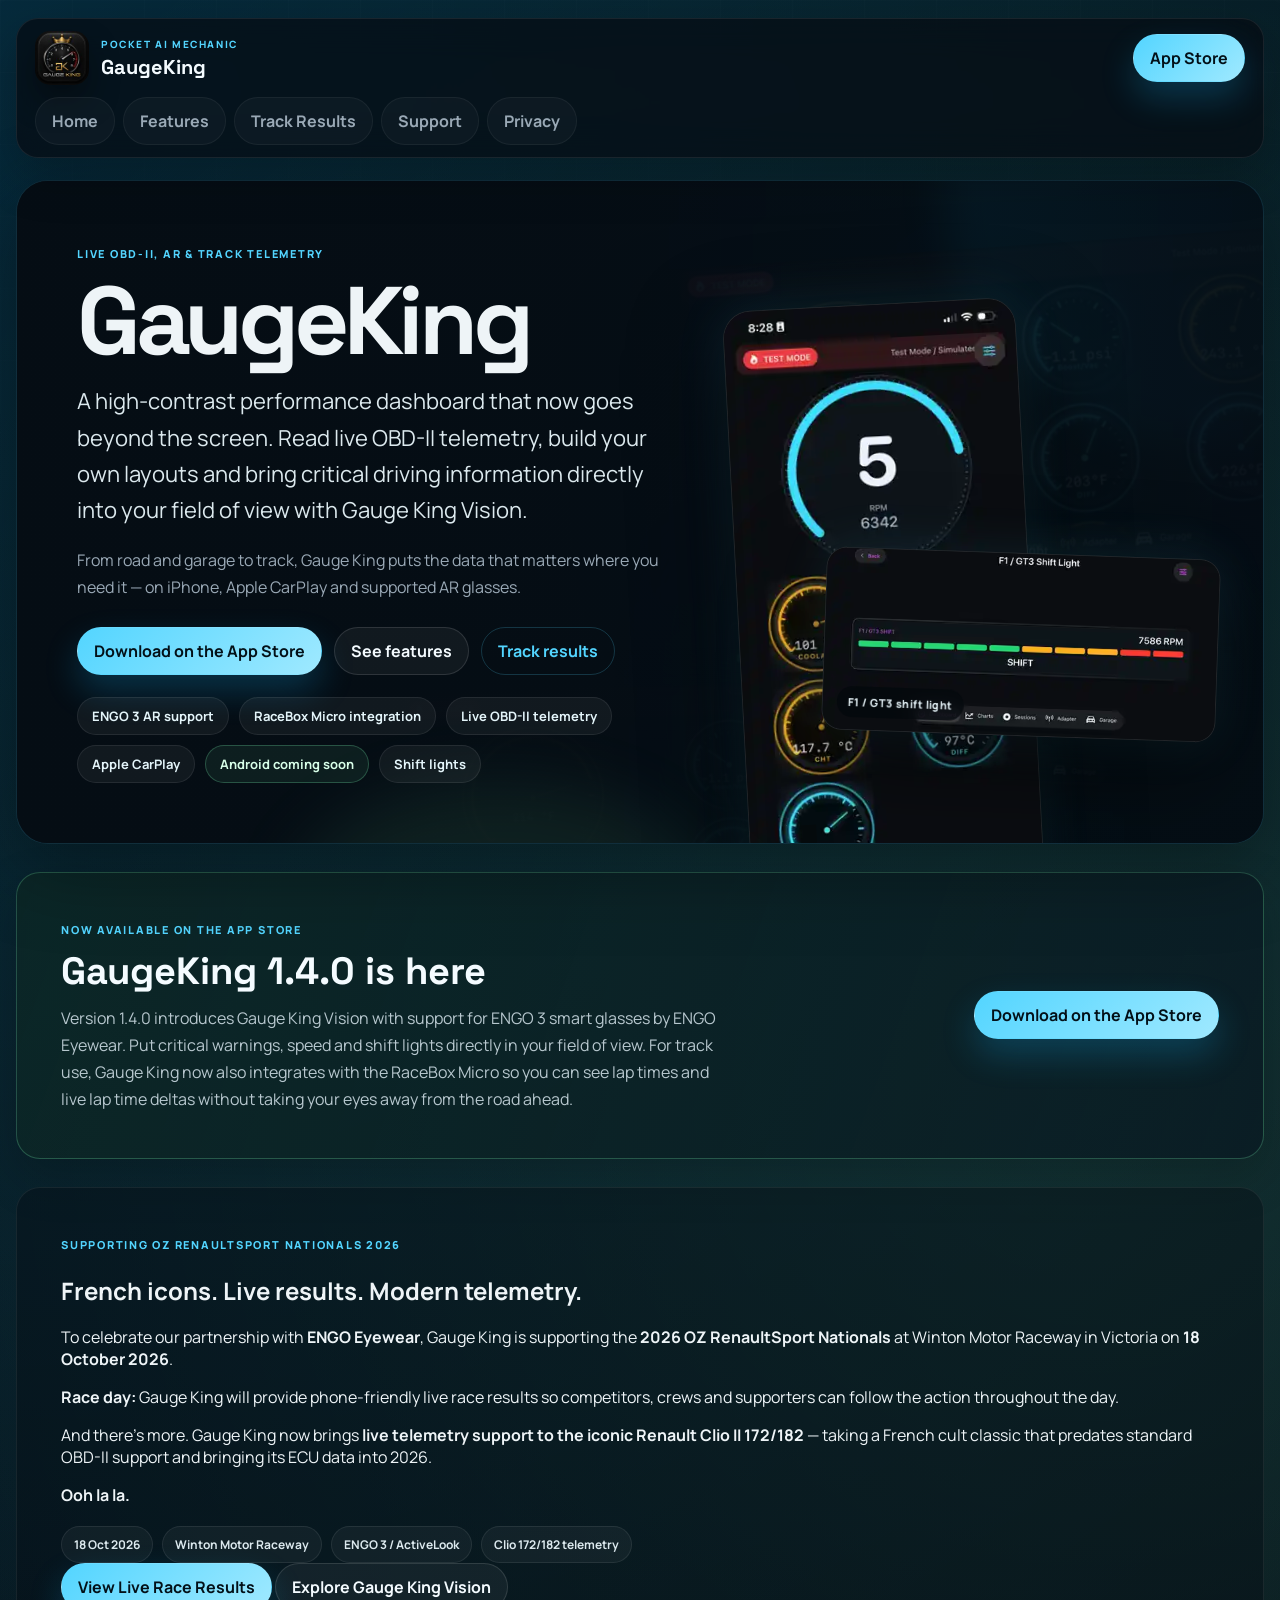
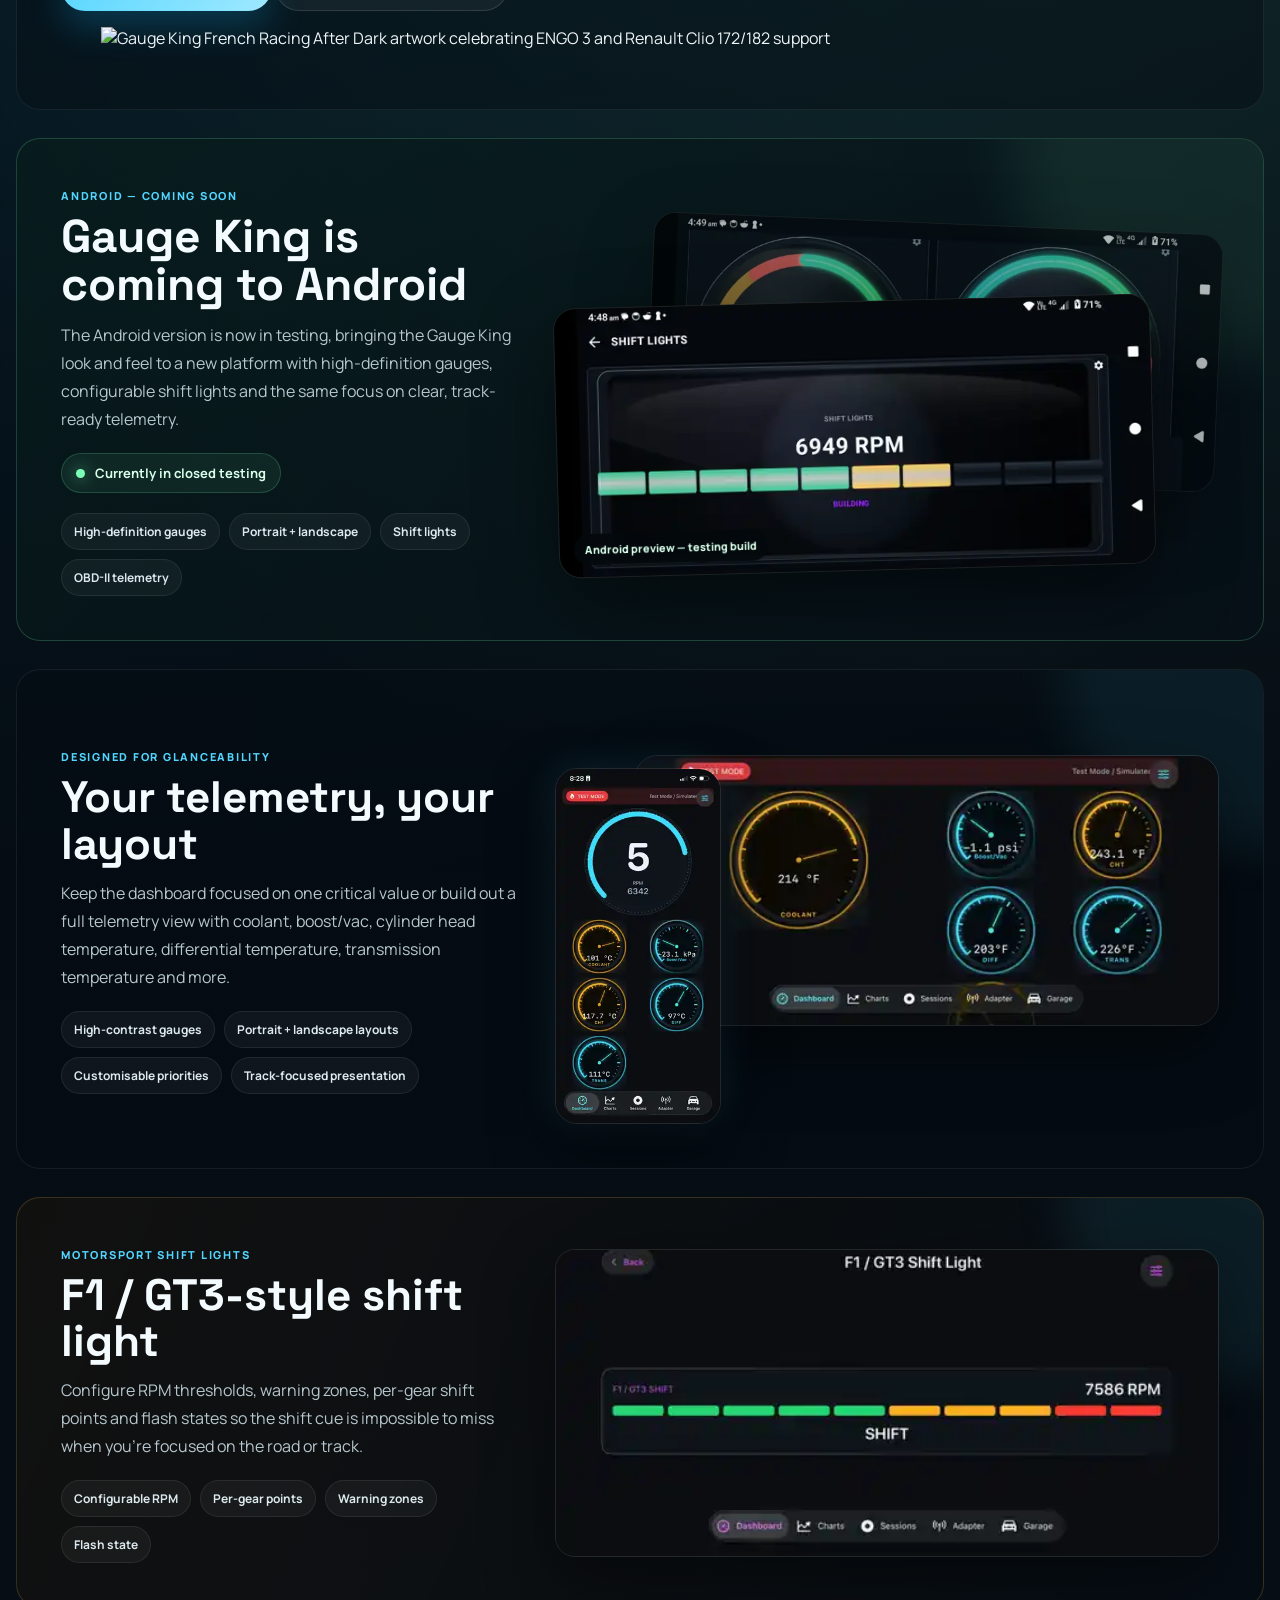
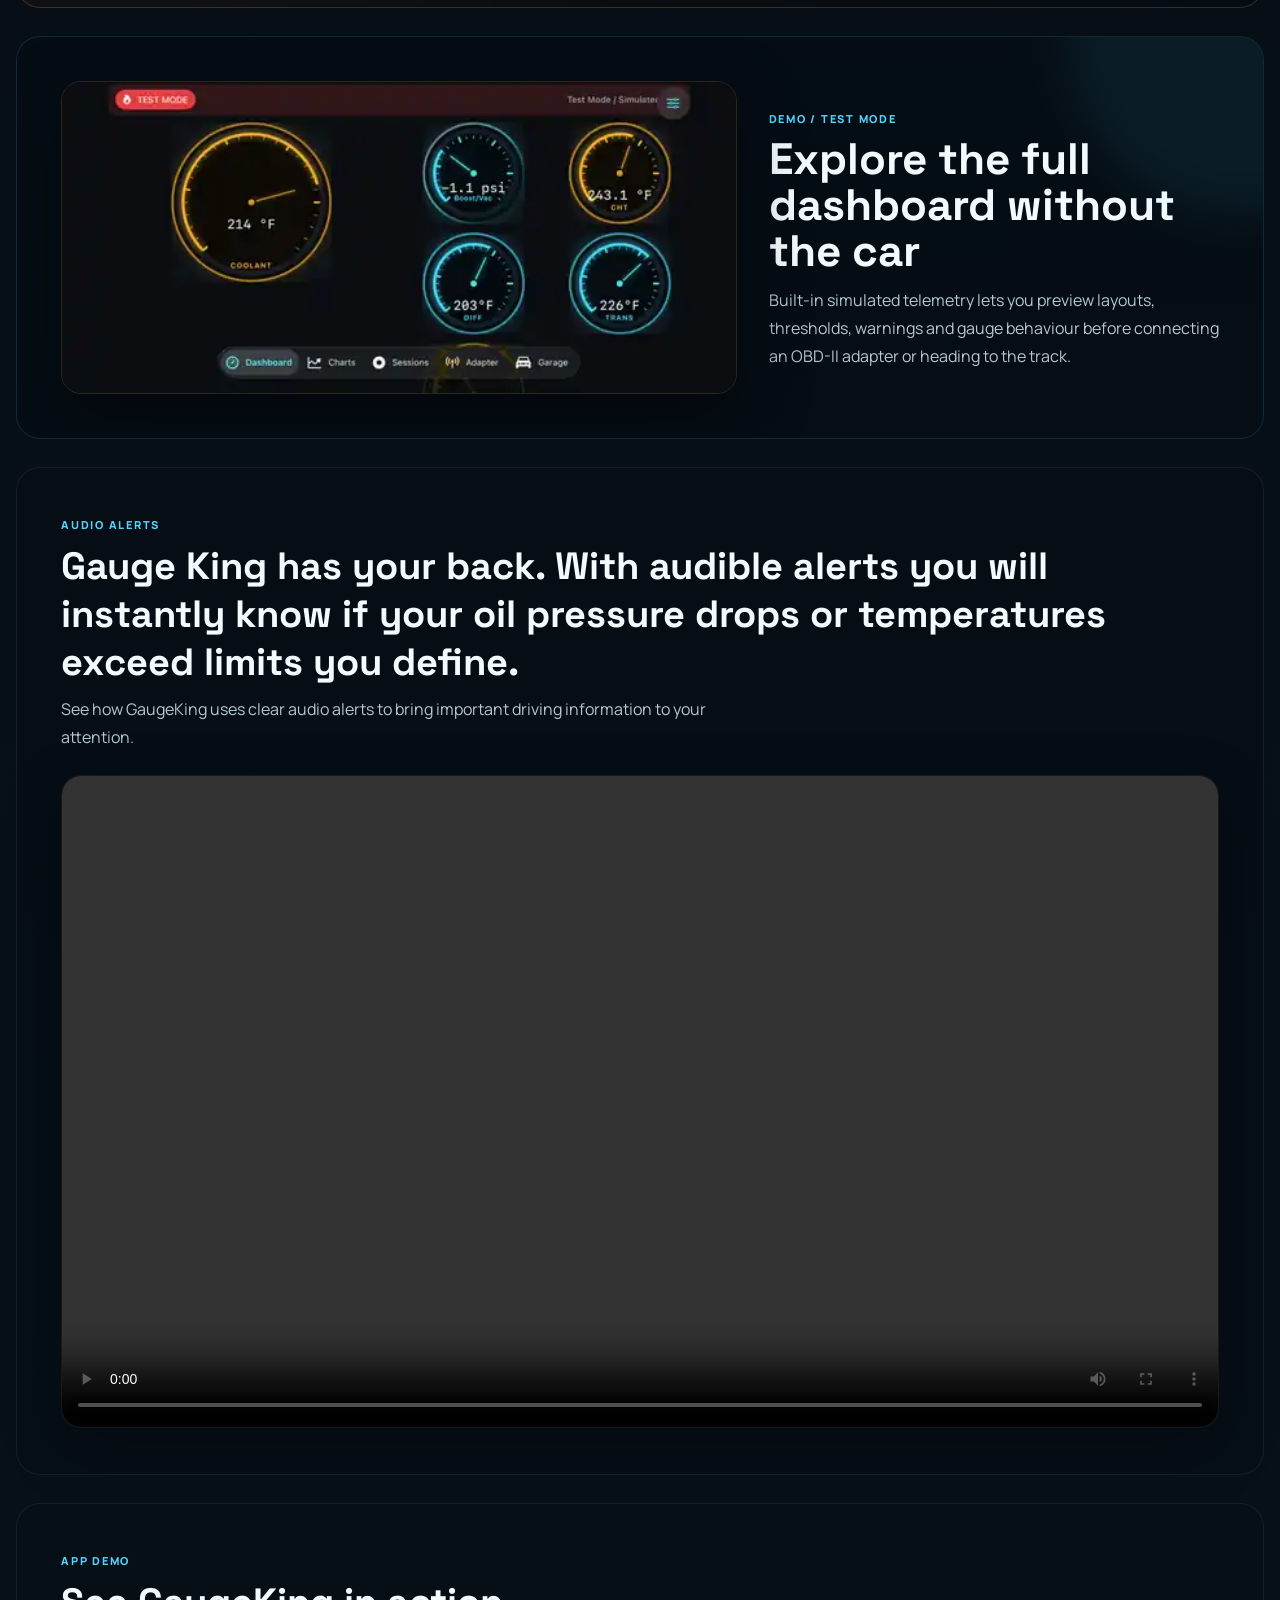
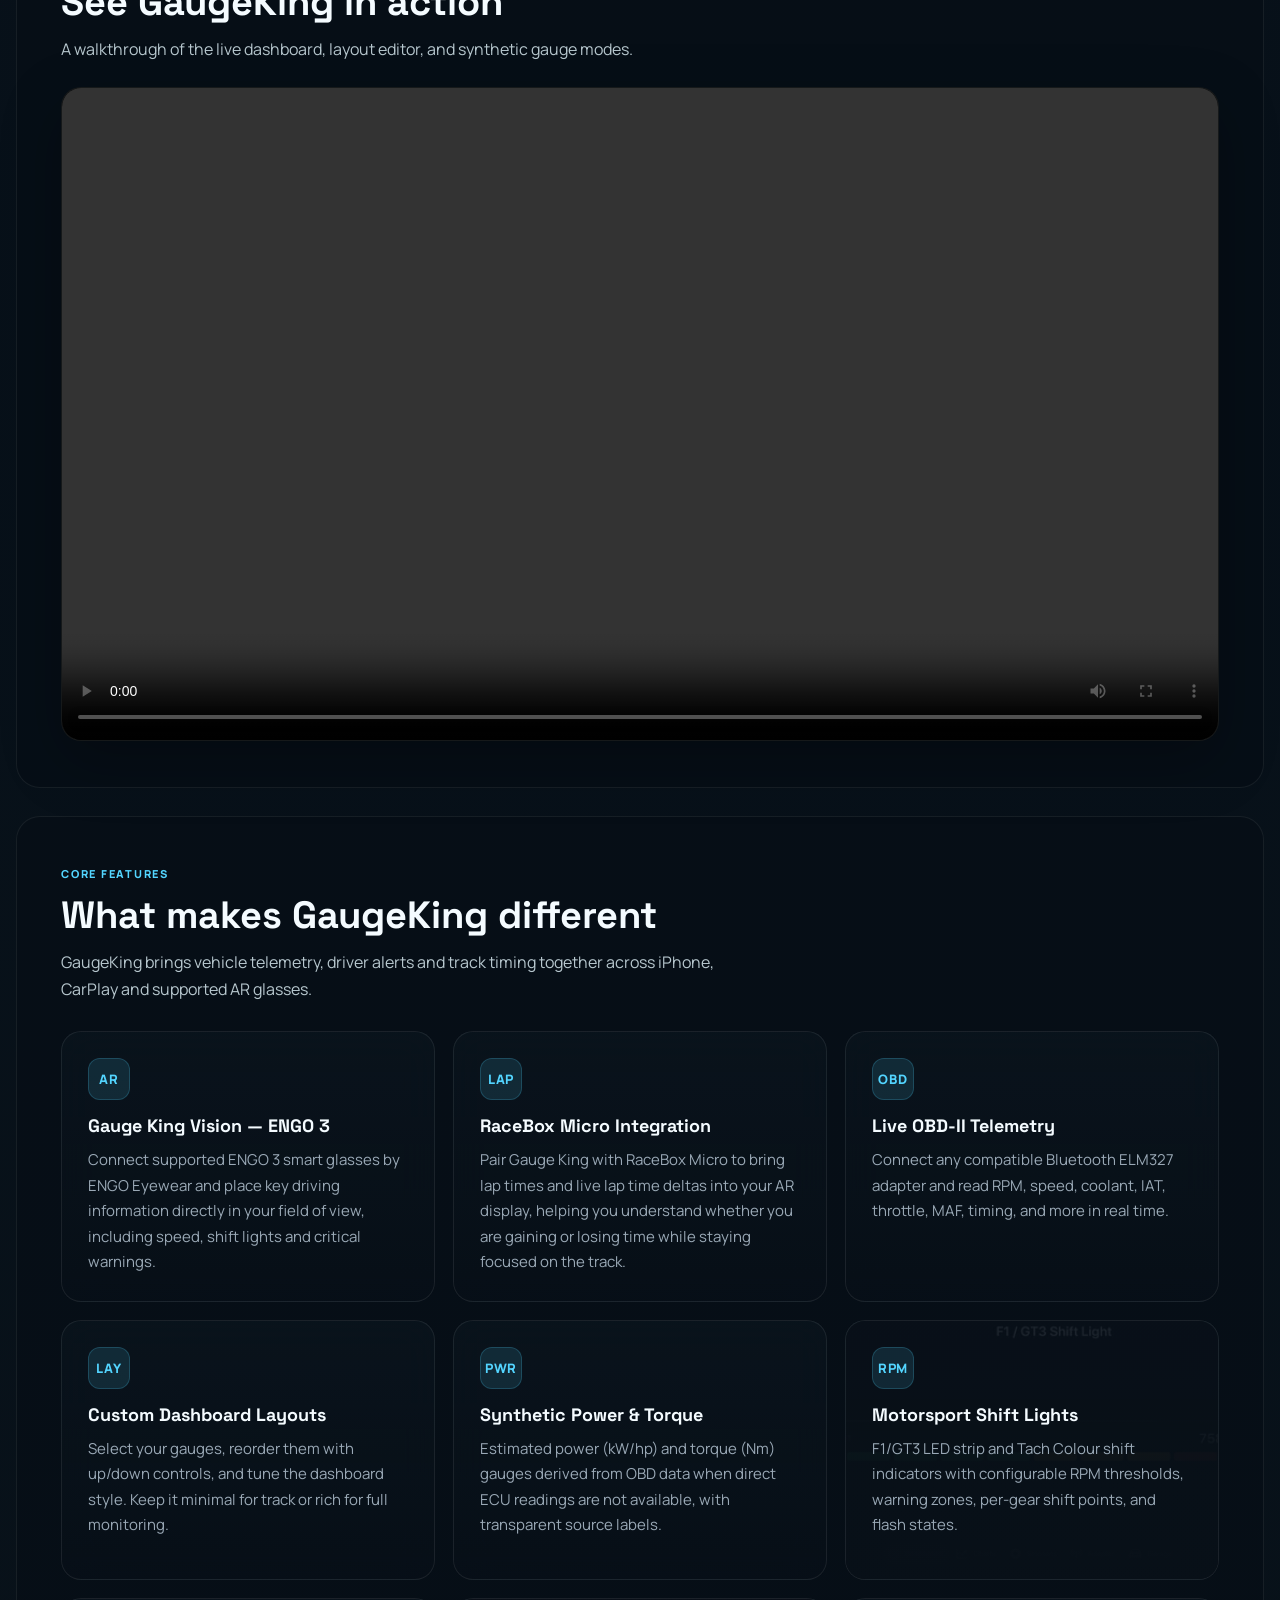
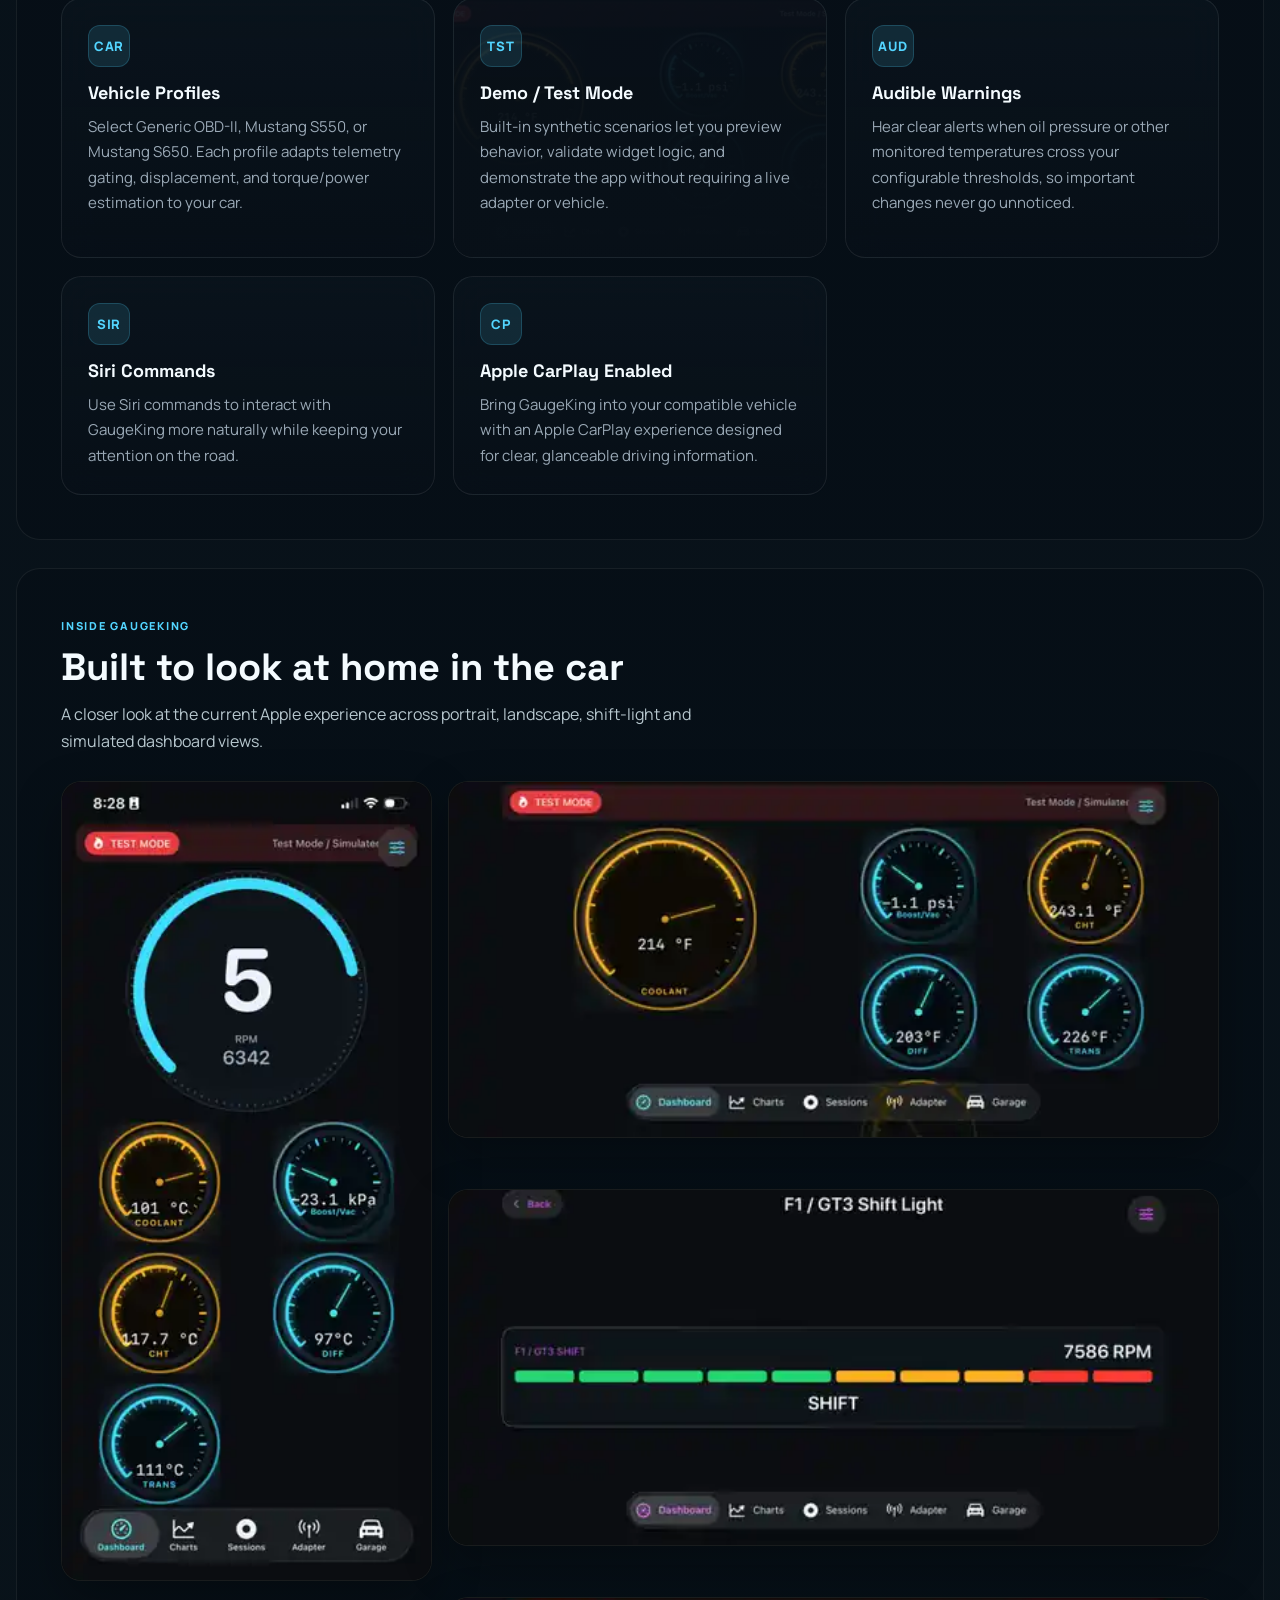
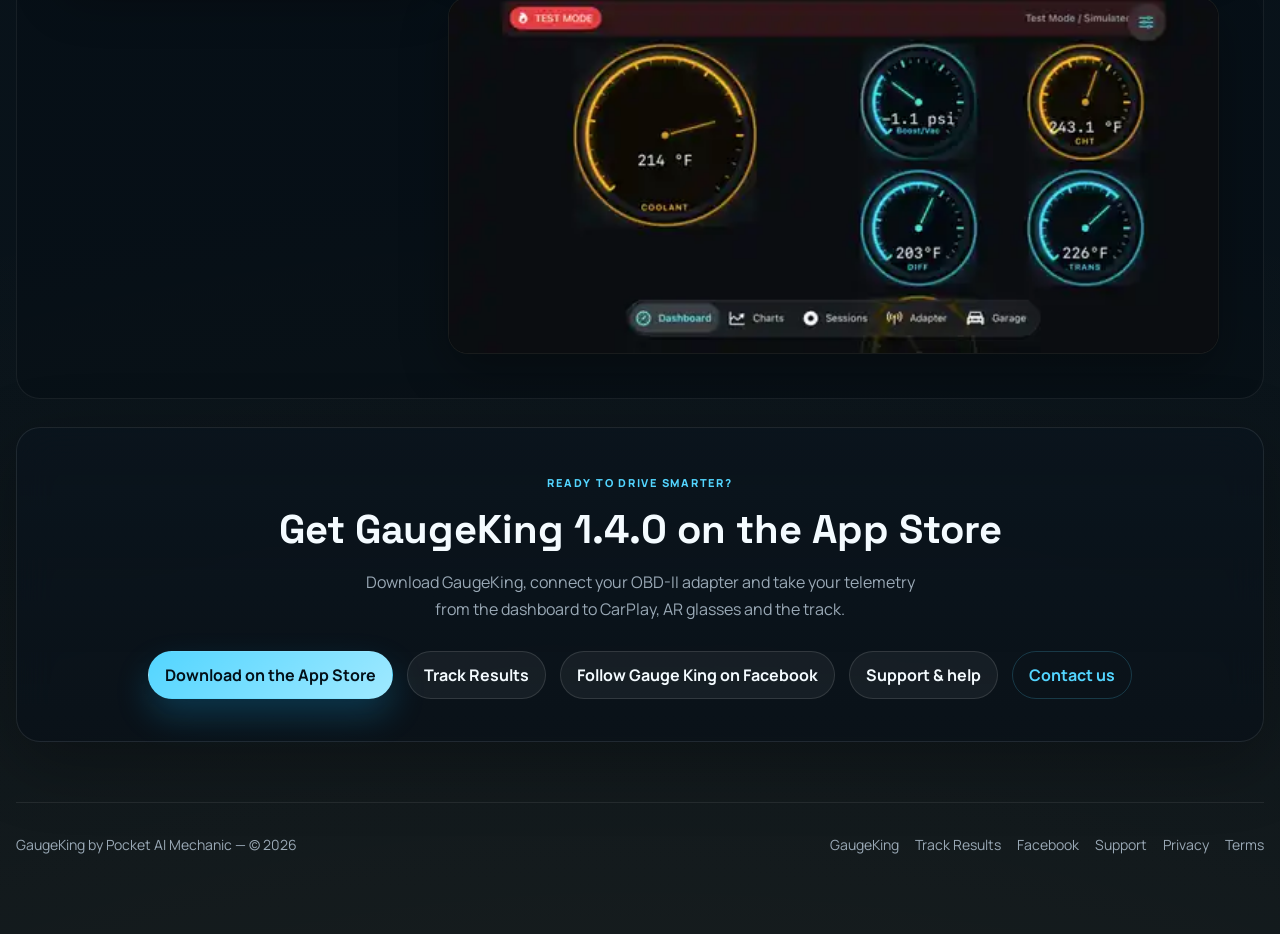
==== commit 319b3189: "Announce OZ RenaultSport Nationals 2026 support" ====
--- a/docs/index.html
+++ b/docs/index.html
@@ -70,6 +70,27 @@
         <a class="button-link primary" href="https://apps.apple.com/au/app/gauge-king/id6777585502" target="_blank" rel="noopener noreferrer">Download on the App Store</a>
       </section>
 
+      <section class="landing-section ozrs-support" id="ozrs-2026" aria-labelledby="ozrs-title">
+        <div class="ozrs-copy" data-reveal>
+          <span class="section-tag">Supporting OZ RenaultSport Nationals 2026</span>
+          <h2 id="ozrs-title">French icons. Live results. Modern telemetry.</h2>
+          <p>To celebrate our partnership with <strong>ENGO Eyewear</strong>, Gauge King is supporting the <strong>2026 OZ RenaultSport Nationals</strong> at Winton Motor Raceway in Victoria on <strong>18 October 2026</strong>.</p>
+          <div class="ozrs-callout"><strong>Race day:</strong> Gauge King will provide phone-friendly live race results so competitors, crews and supporters can follow the action throughout the day.</div>
+          <p>And there’s more. Gauge King now brings <strong>live telemetry support to the iconic Renault Clio II 172/182</strong> — taking a French cult classic that predates standard OBD-II support and bringing its ECU data into 2026.</p>
+          <p class="ozrs-ooh"><strong>Ooh la la.</strong></p>
+          <div class="feature-pills">
+            <span>18 Oct 2026</span><span>Winton Motor Raceway</span><span>ENGO 3 / ActiveLook</span><span>Clio 172/182 telemetry</span>
+          </div>
+          <div class="ozrs-actions">
+            <a class="button-link primary" href="trackresults/">View Live Race Results</a>
+            <a class="button-link secondary" href="#features">Explore Gauge King Vision</a>
+          </div>
+        </div>
+        <figure class="ozrs-media" data-reveal>
+          <img id="ozrs-promo-art" alt="Gauge King French Racing After Dark artwork celebrating ENGO 3 and Renault Clio 172/182 support" />
+        </figure>
+      </section>
+
       <section class="landing-section android-coming" id="android" aria-labelledby="android-title">
         <div class="android-copy" data-reveal>
           <span class="section-tag">Android — coming soon</span>
@@ -184,6 +205,10 @@
   <script>
     const header=document.querySelector('[data-header]');const updateHeader=()=>header?.classList.toggle('is-scrolled',window.scrollY>8);updateHeader();window.addEventListener('scroll',updateHeader,{passive:true});
     const reveal=[...document.querySelectorAll('[data-reveal]')];if('IntersectionObserver' in window){const io=new IntersectionObserver(entries=>{entries.forEach(entry=>{if(entry.isIntersecting){entry.target.classList.add('is-visible');io.unobserve(entry.target)}})},{threshold:.08});reveal.forEach(el=>io.observe(el));}else{reveal.forEach(el=>el.classList.add('is-visible'));}
+    Promise.all([
+      fetch('assets/ozrs-2026/part0.txt').then(r=>r.text()),
+      fetch('assets/ozrs-2026/part1.txt').then(r=>r.text())
+    ]).then(parts=>{const img=document.getElementById('ozrs-promo-art');if(img)img.src='data:image/webp;base64,'+parts.join('');}).catch(()=>{});
   </script>
 </body>
 </html>
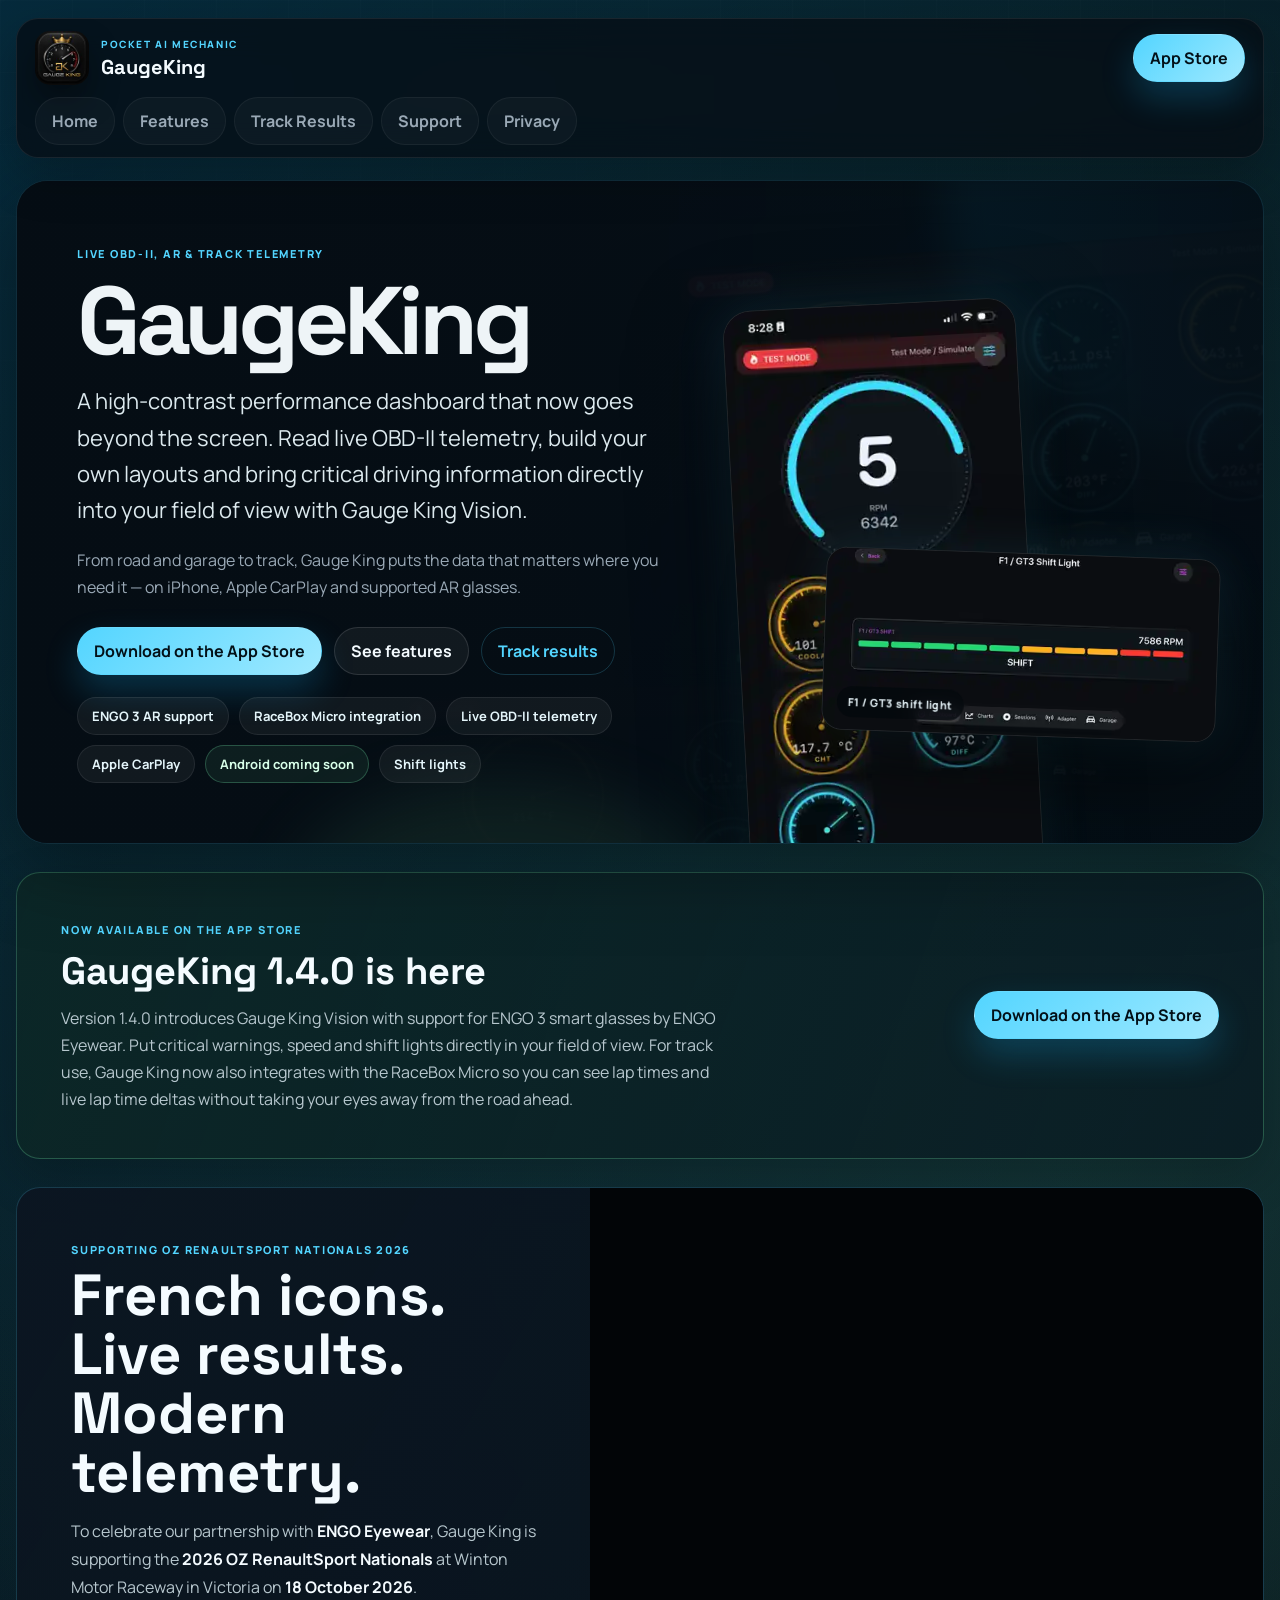
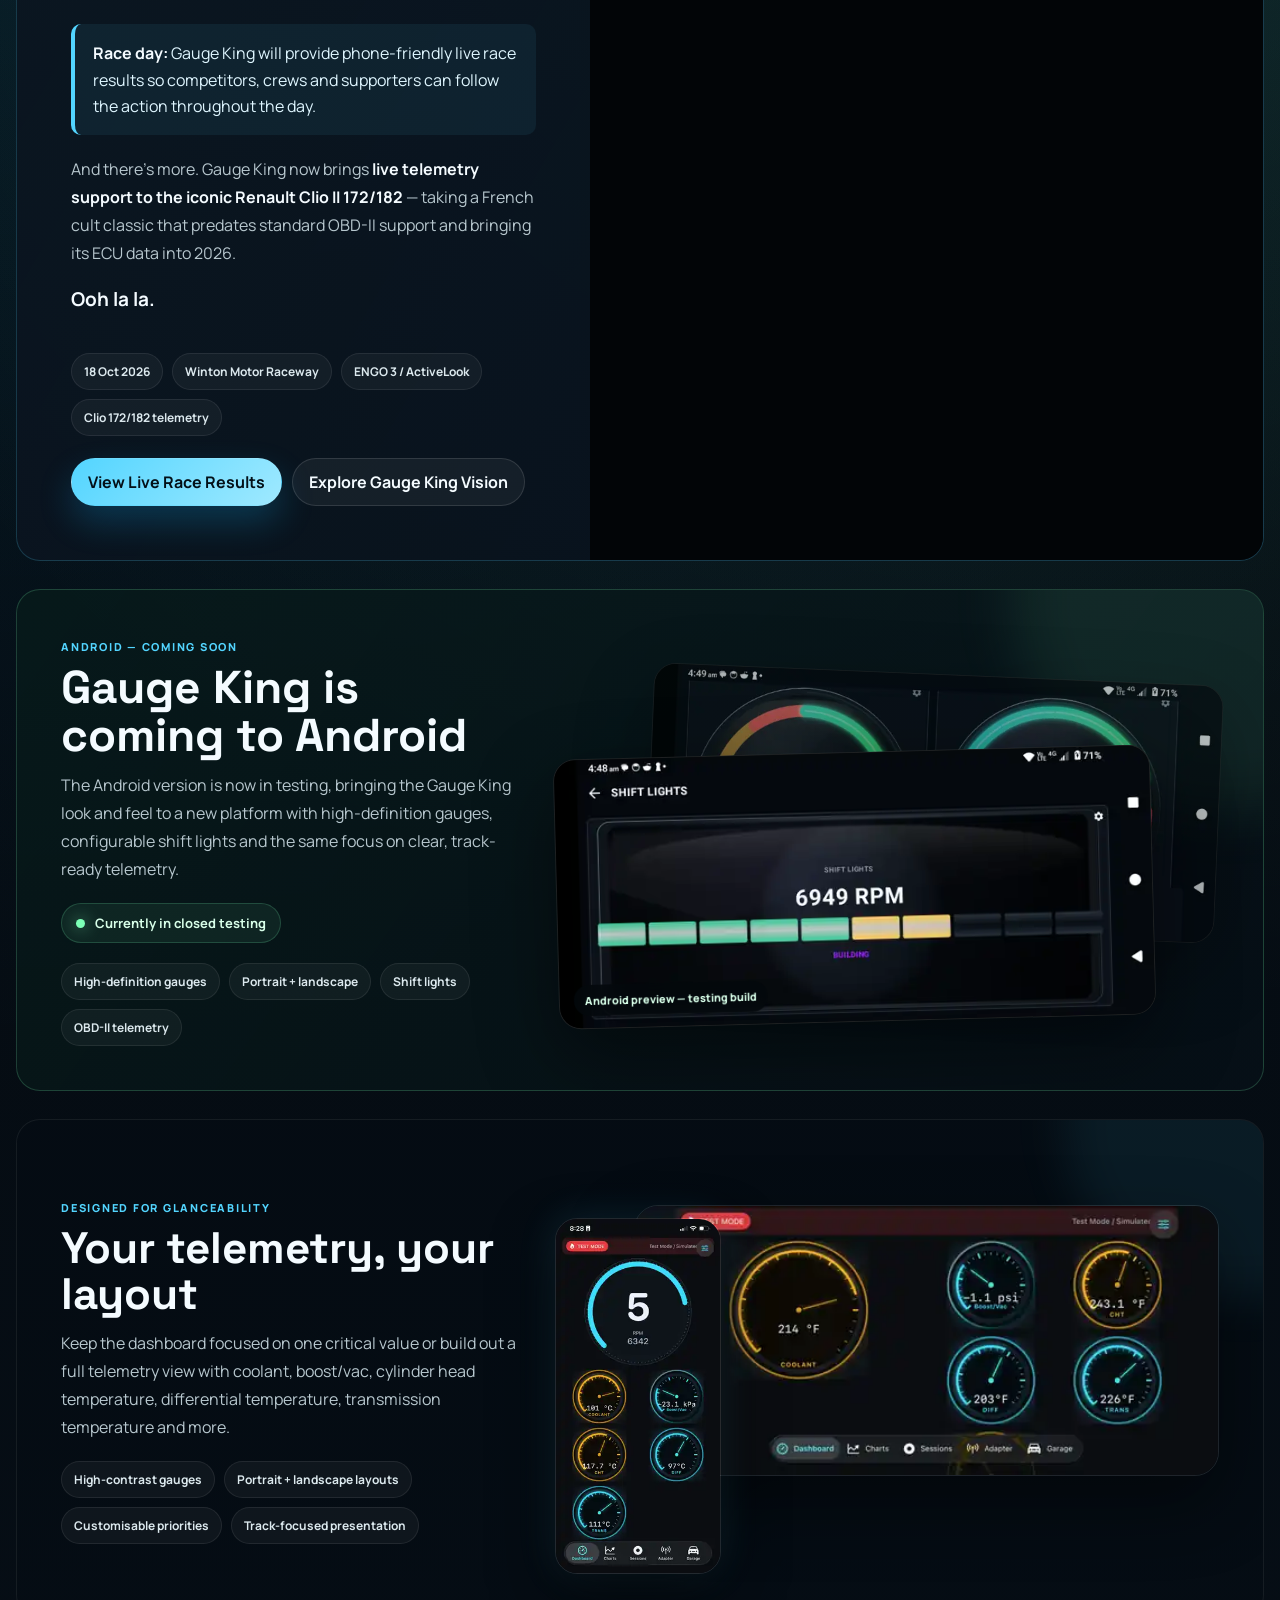
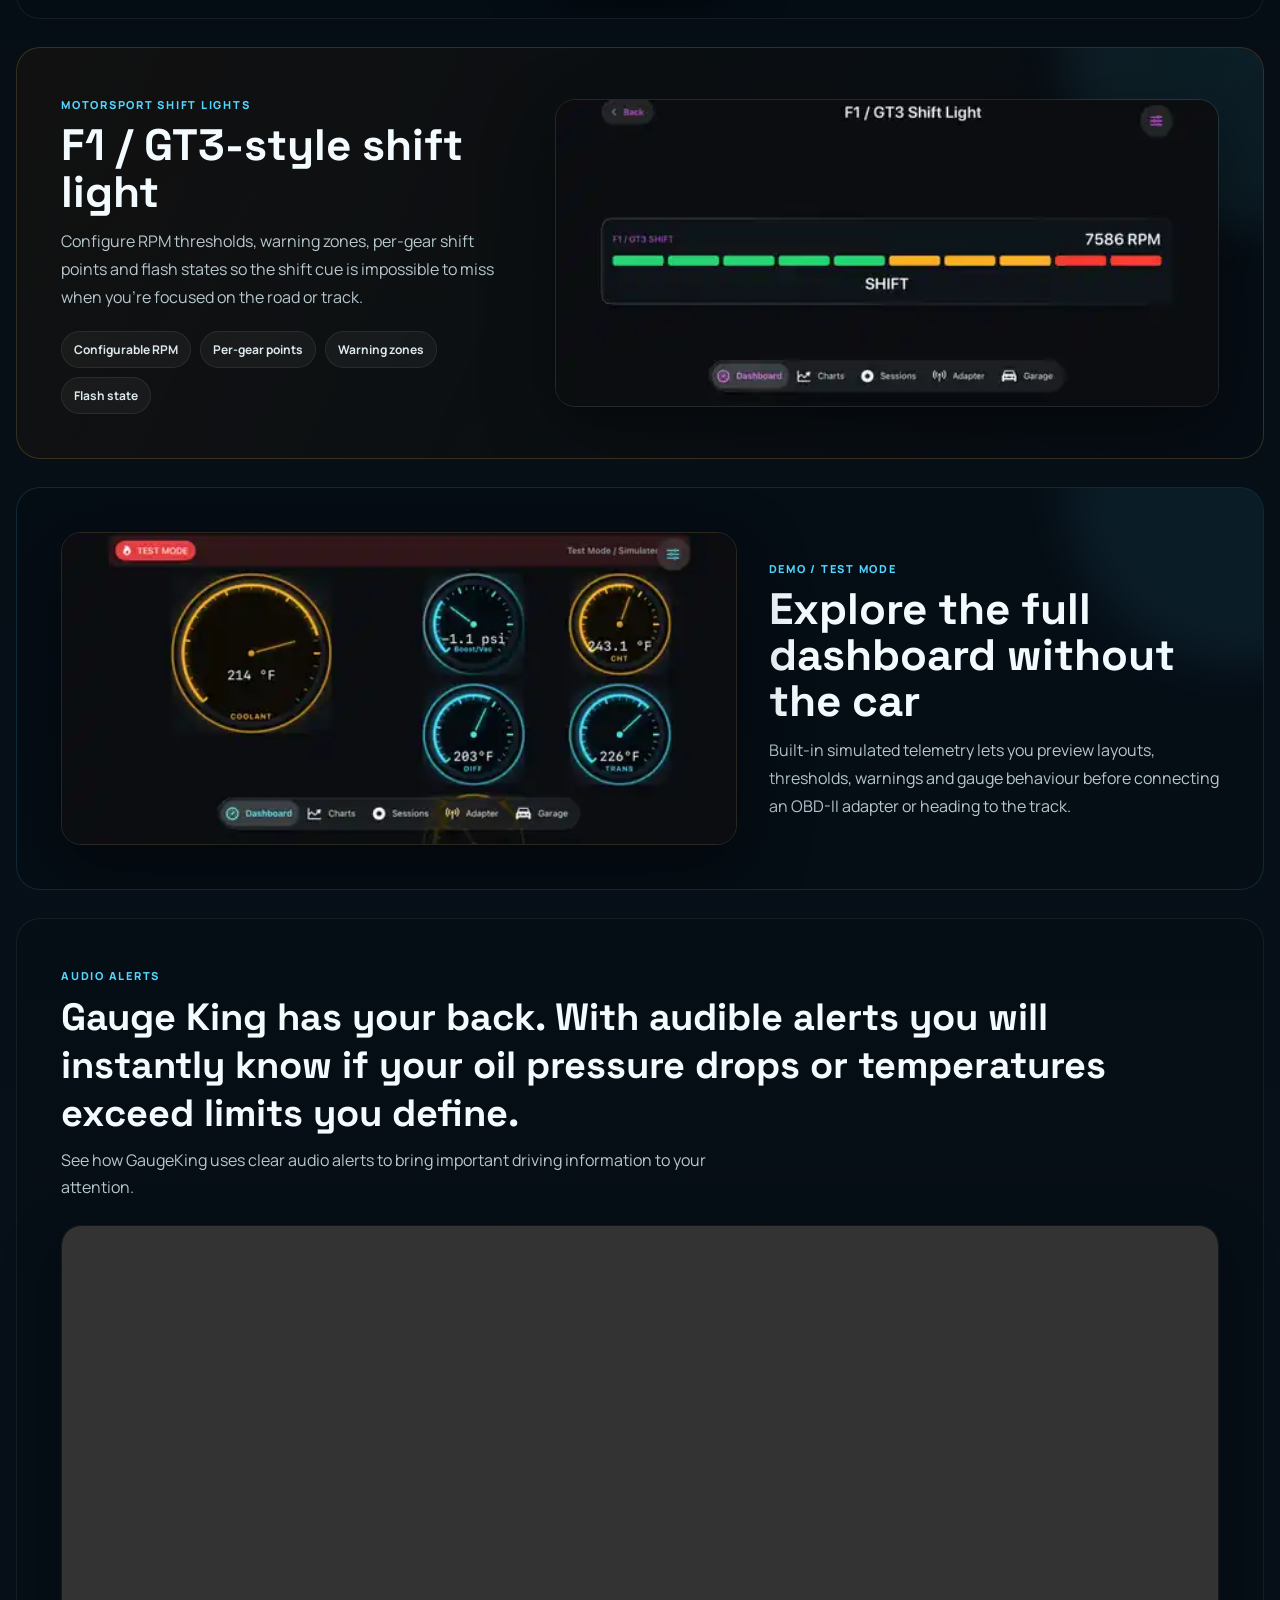
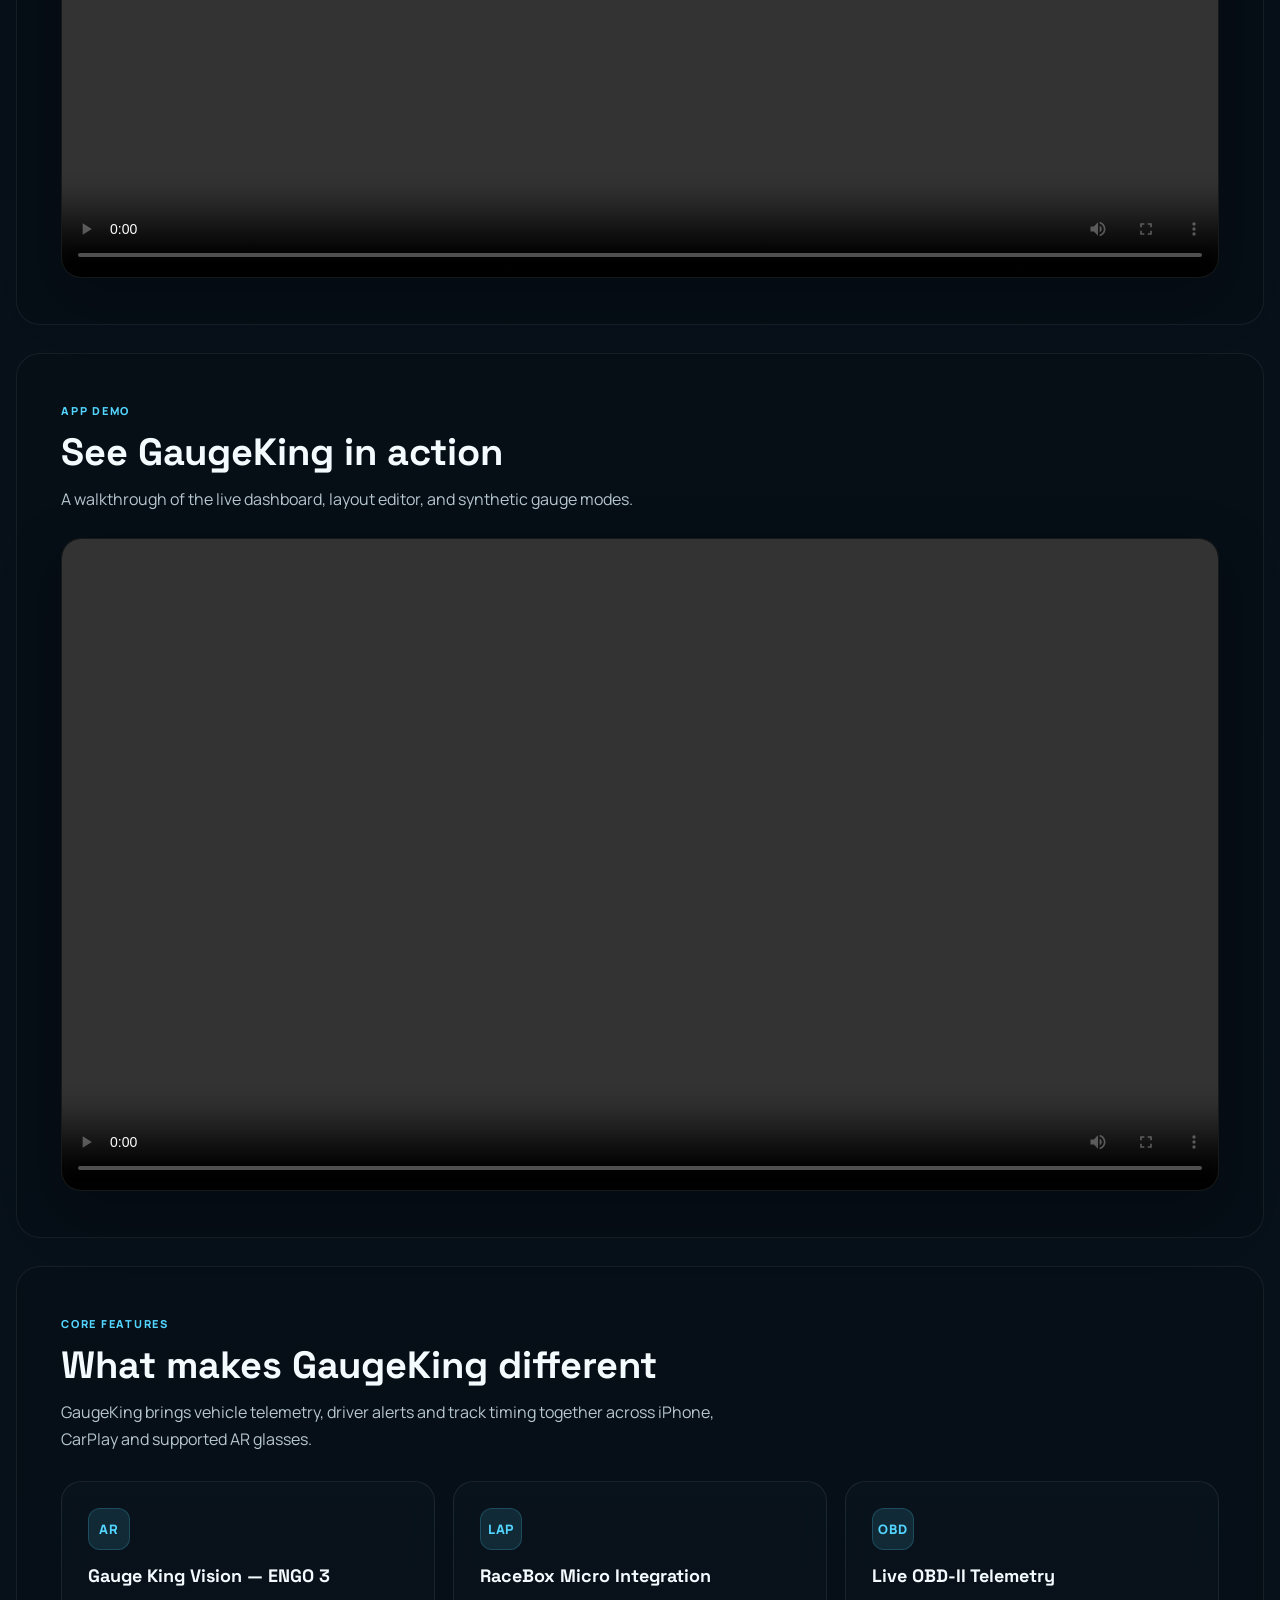
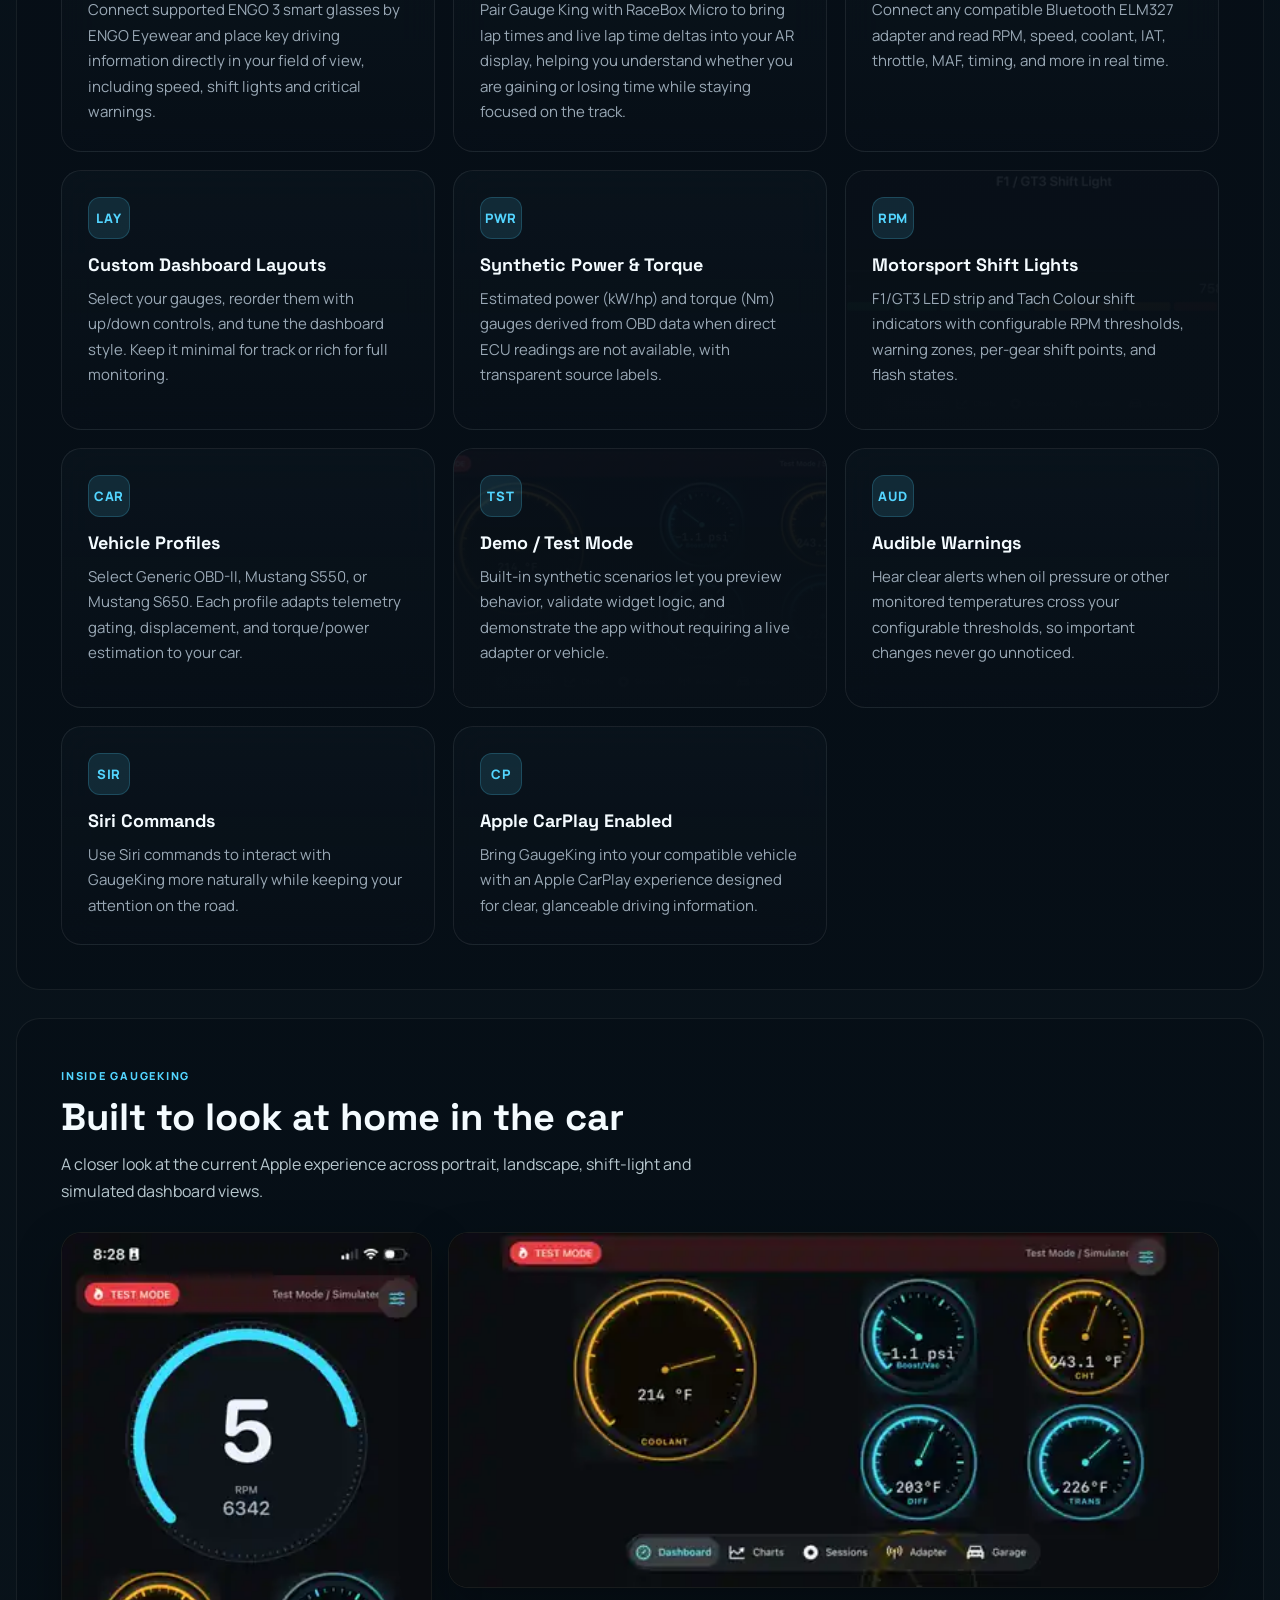
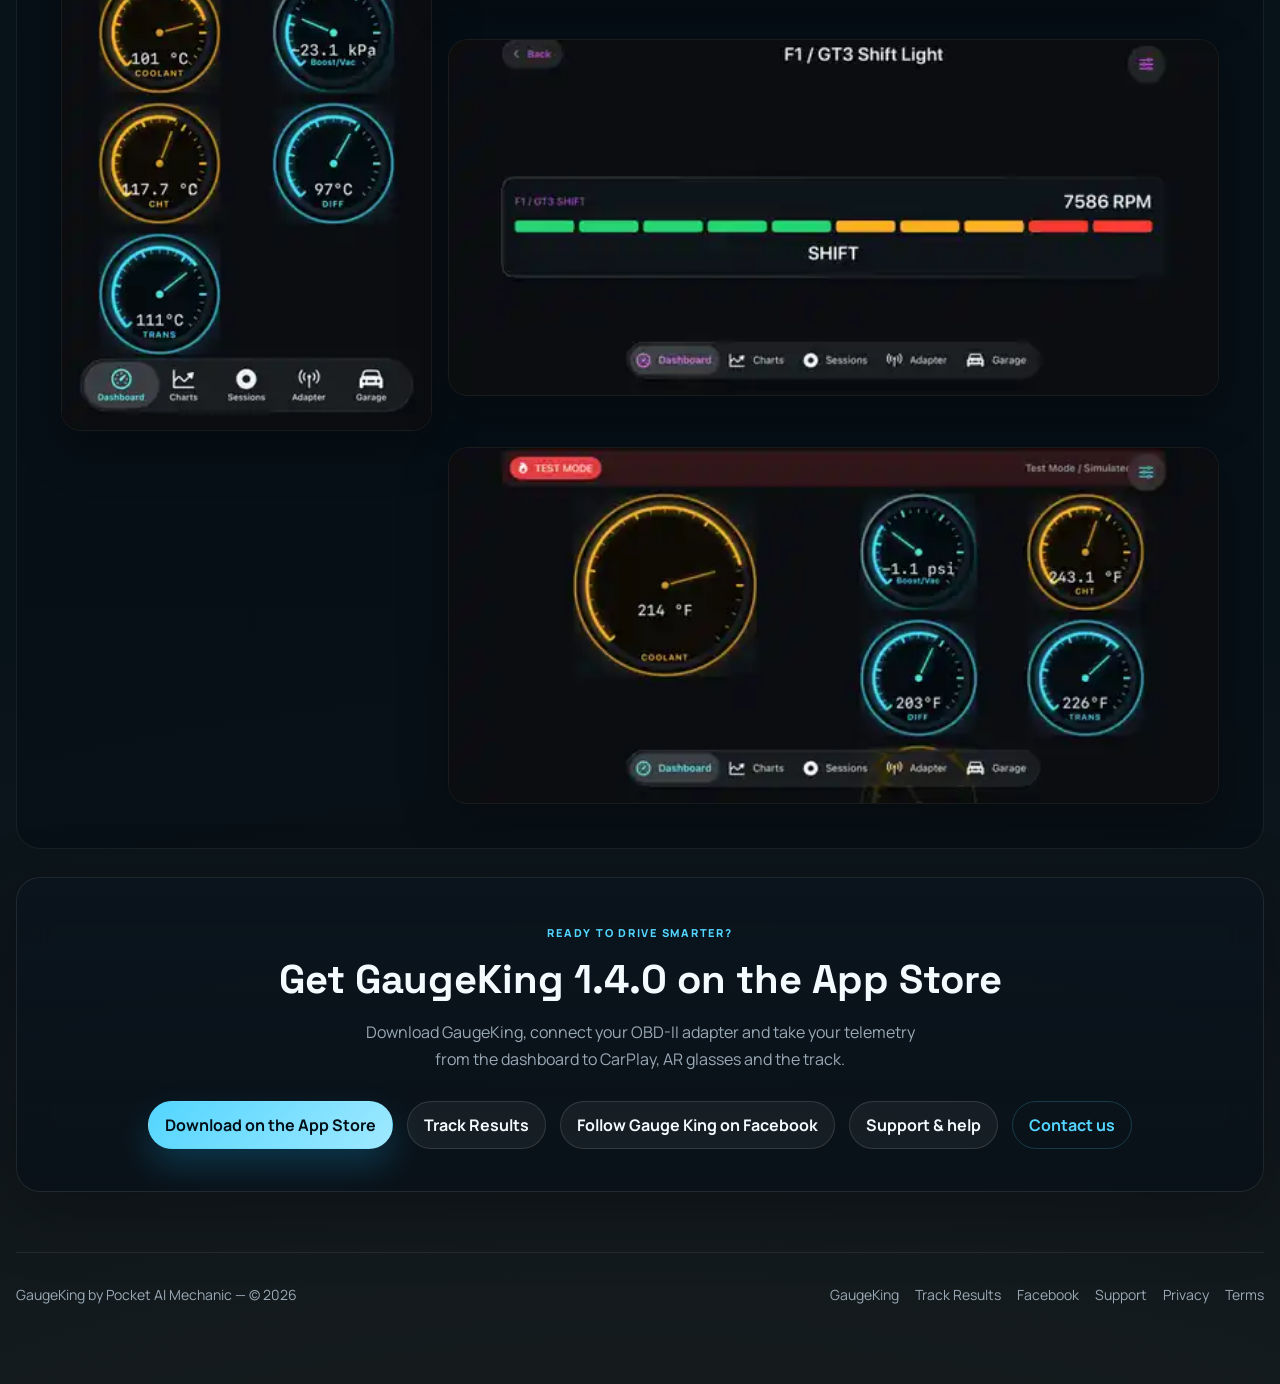
==== commit 6e58f9f0: "Fix OZ RS Nationals promo image" ====
--- a/docs/index.html
+++ b/docs/index.html
@@ -87,7 +87,7 @@
           </div>
         </div>
         <figure class="ozrs-media" data-reveal>
-          <img id="ozrs-promo-art" alt="Gauge King French Racing After Dark artwork celebrating ENGO 3 and Renault Clio 172/182 support" />
+          <img src="assets/ozrs-2026/french-racing-after-dark.webp" alt="Gauge King French Racing After Dark artwork celebrating ENGO 3 and Renault Clio 172/182 support" />
         </figure>
       </section>
 
@@ -205,10 +205,6 @@
   <script>
     const header=document.querySelector('[data-header]');const updateHeader=()=>header?.classList.toggle('is-scrolled',window.scrollY>8);updateHeader();window.addEventListener('scroll',updateHeader,{passive:true});
     const reveal=[...document.querySelectorAll('[data-reveal]')];if('IntersectionObserver' in window){const io=new IntersectionObserver(entries=>{entries.forEach(entry=>{if(entry.isIntersecting){entry.target.classList.add('is-visible');io.unobserve(entry.target)}})},{threshold:.08});reveal.forEach(el=>io.observe(el));}else{reveal.forEach(el=>el.classList.add('is-visible'));}
-    Promise.all([
-      fetch('assets/ozrs-2026/part0.txt').then(r=>r.text()),
-      fetch('assets/ozrs-2026/part1.txt').then(r=>r.text())
-    ]).then(parts=>{const img=document.getElementById('ozrs-promo-art');if(img)img.src='data:image/webp;base64,'+parts.join('');}).catch(()=>{});
   </script>
 </body>
 </html>
--- a/docs/assets/gaugeking.css
+++ b/docs/assets/gaugeking.css
@@ -69,3 +69,17 @@
 .android-screen figcaption{position:absolute;left:14px;bottom:12px;padding:8px 11px;border-radius:999px;background:rgba(3,8,12,.8);backdrop-filter:blur(10px);font-size:11px;font-weight:800;color:#d8ffe9}
 @media(max-width:880px){.android-coming{grid-template-columns:1fr}.android-preview{min-height:320px;margin-top:6px}}
 @media(max-width:720px){.android-preview{min-height:230px}.android-screen--rear{width:94%;right:-8%;top:8%}.android-screen--front{width:96%;left:-4%;bottom:0}}
+
+/* OZ RenaultSport Nationals 2026 */
+.ozrs-support{position:relative;overflow:hidden;display:grid;grid-template-columns:minmax(0,.92fr) minmax(0,1.08fr);gap:0;padding:0;border-color:rgba(83,213,255,.2);background:linear-gradient(120deg,rgba(11,22,33,.98),rgba(8,17,27,.9))}
+.ozrs-copy{padding:clamp(30px,5vw,54px);display:flex;flex-direction:column;justify-content:center}
+.ozrs-copy h2{margin:9px 0 15px;color:#f4fbff;font-family:"Space Grotesk",sans-serif;font-size:clamp(34px,4.7vw,58px);line-height:1.02}
+.ozrs-copy p{margin:0 0 16px;color:#b7c7ce;line-height:1.75;font-size:16px}
+.ozrs-copy strong{color:#f4fbff}
+.ozrs-callout{margin:7px 0 20px;padding:16px 18px;border-left:4px solid var(--brand);border-radius:10px;background:rgba(83,213,255,.07);color:#dff6ff;line-height:1.65}
+.ozrs-ooh{color:#f4fbff!important;font-size:19px!important}
+.ozrs-actions{display:flex;flex-wrap:wrap;gap:10px;margin-top:22px}
+.ozrs-media{min-height:650px;margin:0;background:#020507;overflow:hidden}
+.ozrs-media img{display:block;width:100%;height:100%;object-fit:cover;object-position:center}
+@media(max-width:900px){.ozrs-support{grid-template-columns:1fr}.ozrs-media{min-height:540px}}
+@media(max-width:720px){.ozrs-media{min-height:440px}.ozrs-copy{padding:26px 20px}.ozrs-copy h2{font-size:clamp(32px,10vw,46px)}}
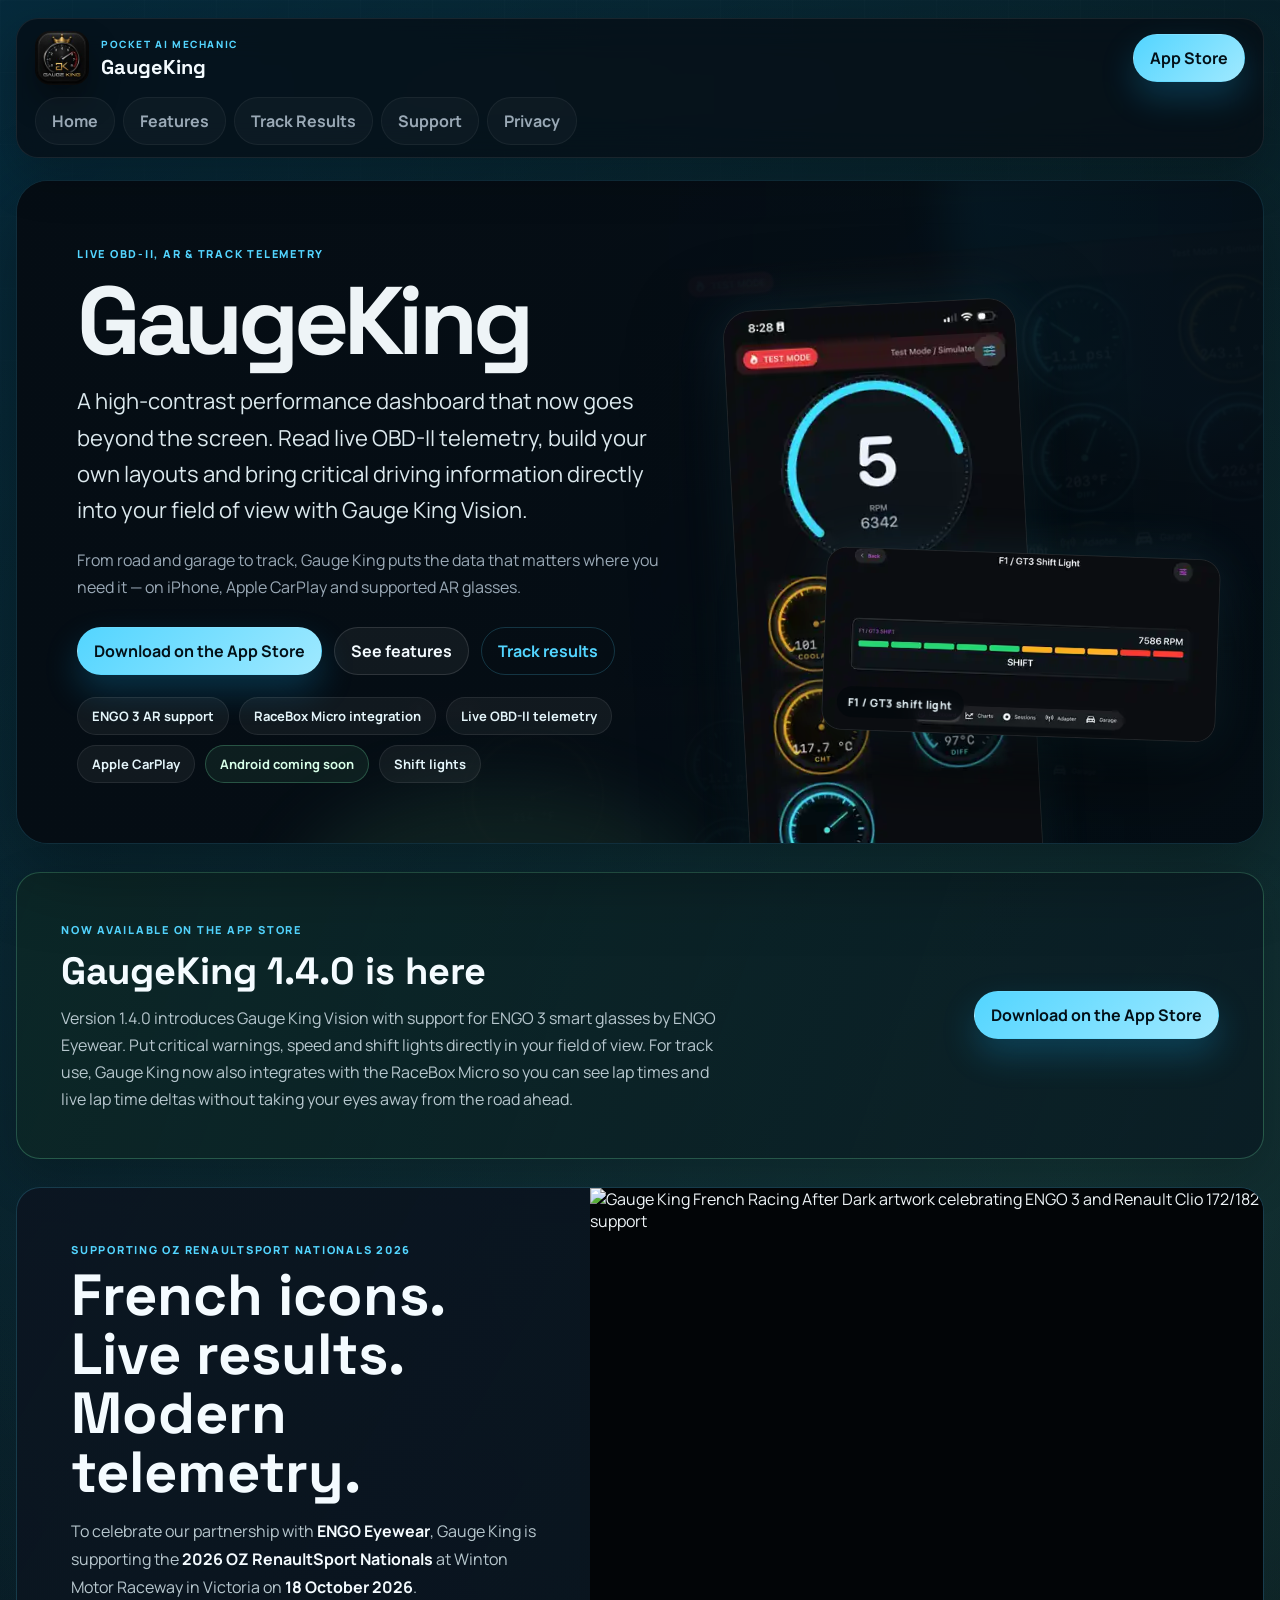
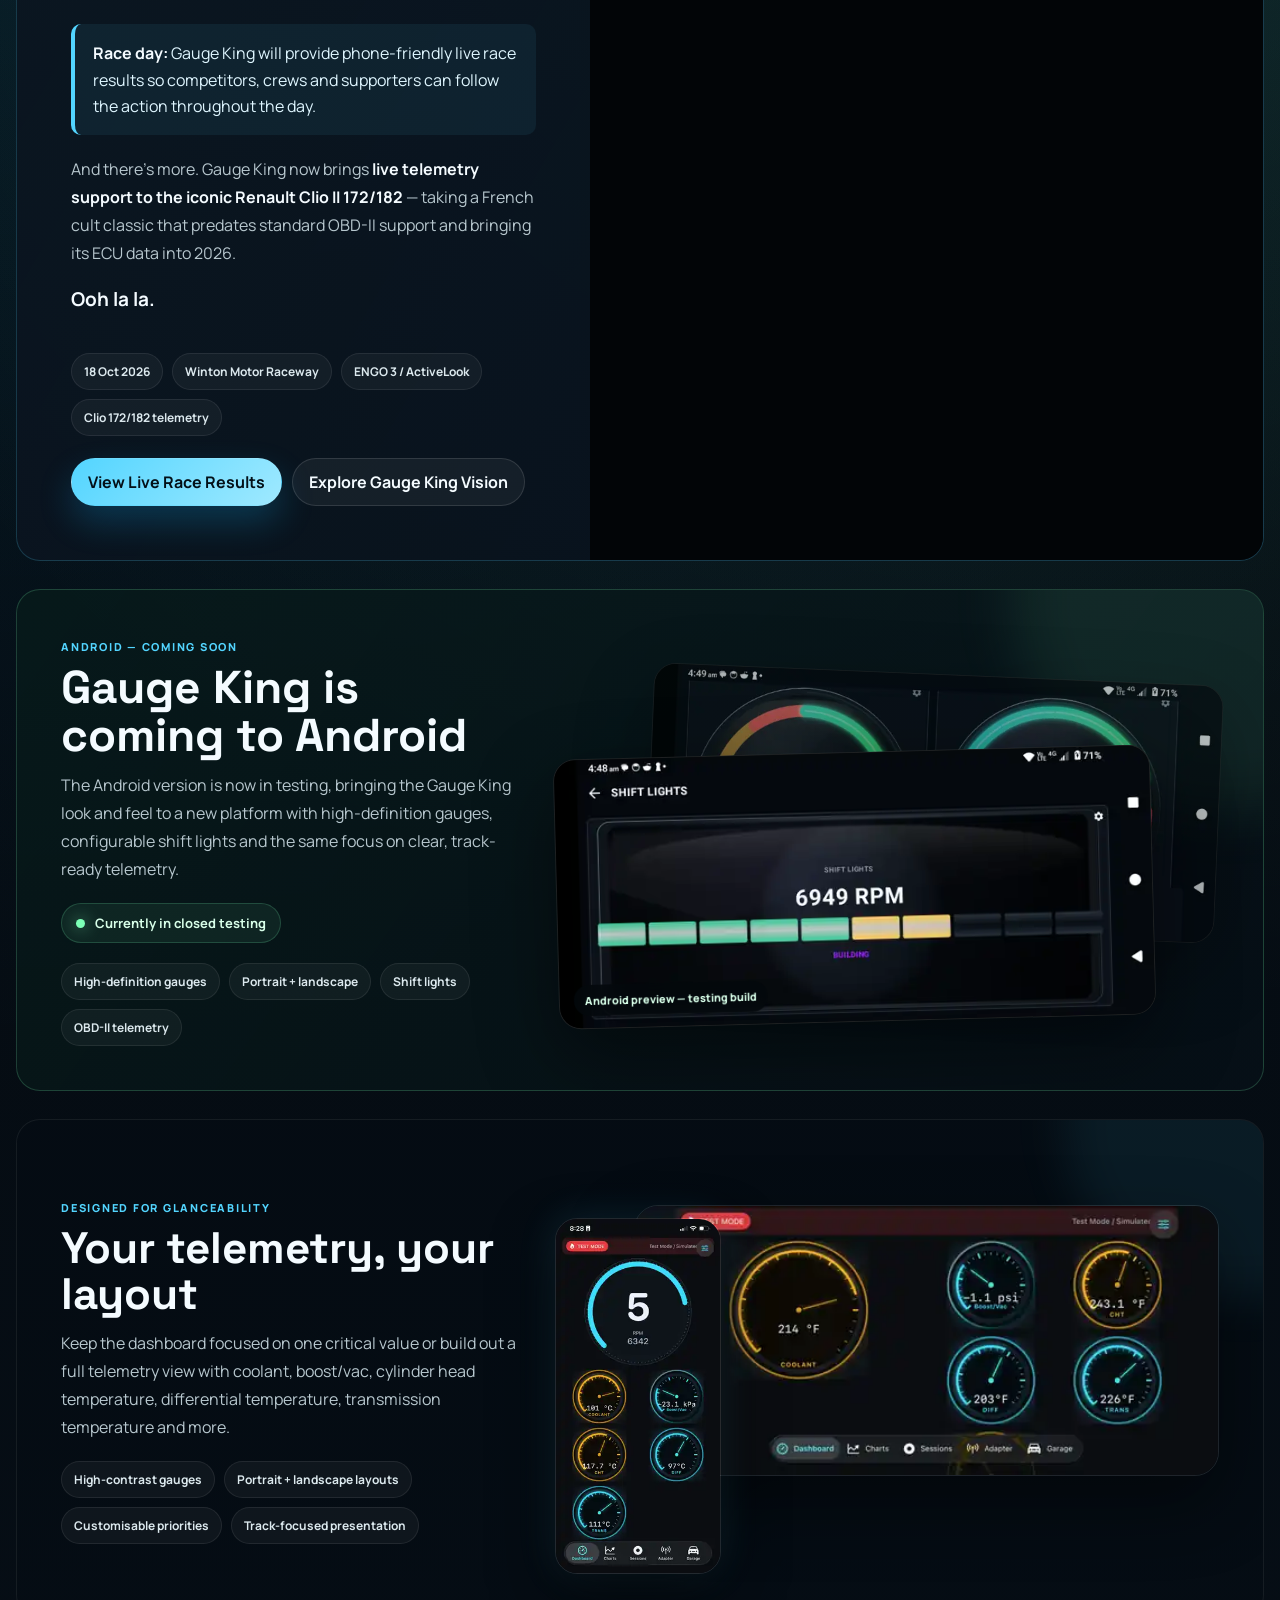
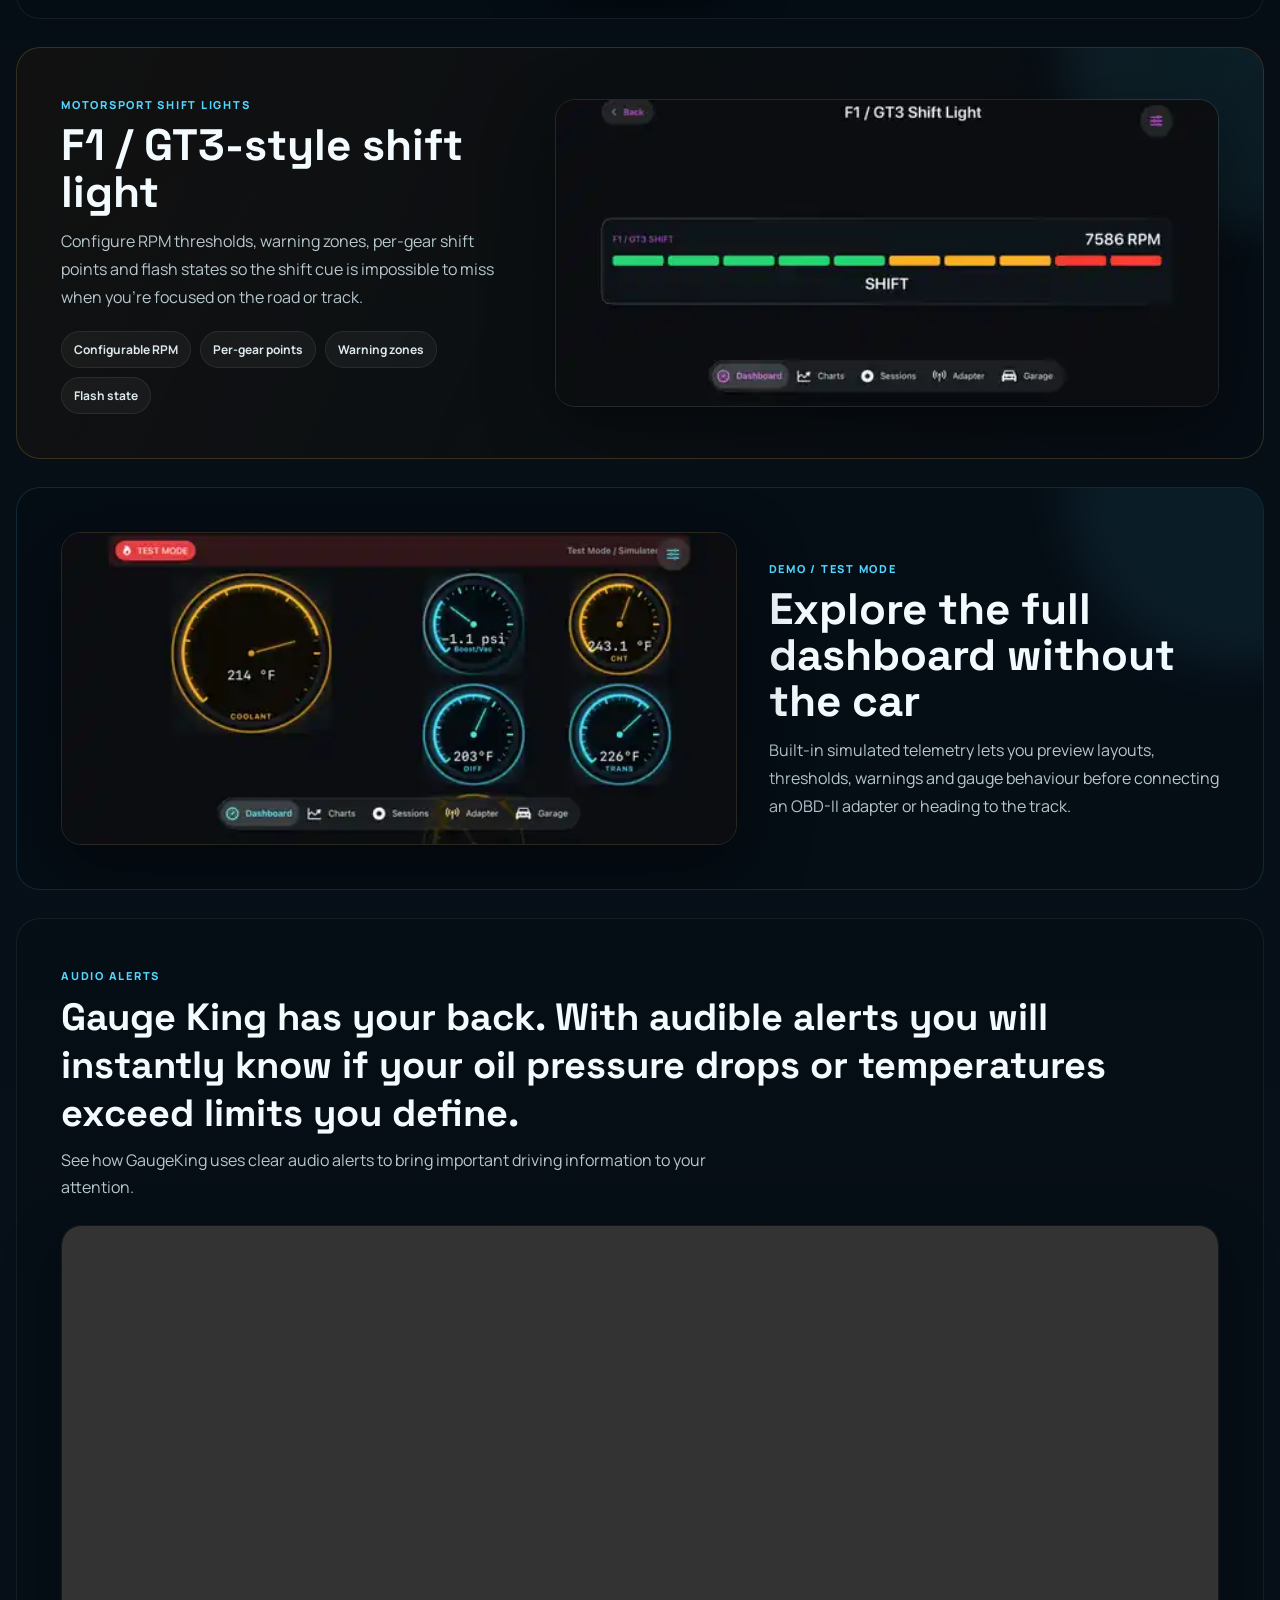
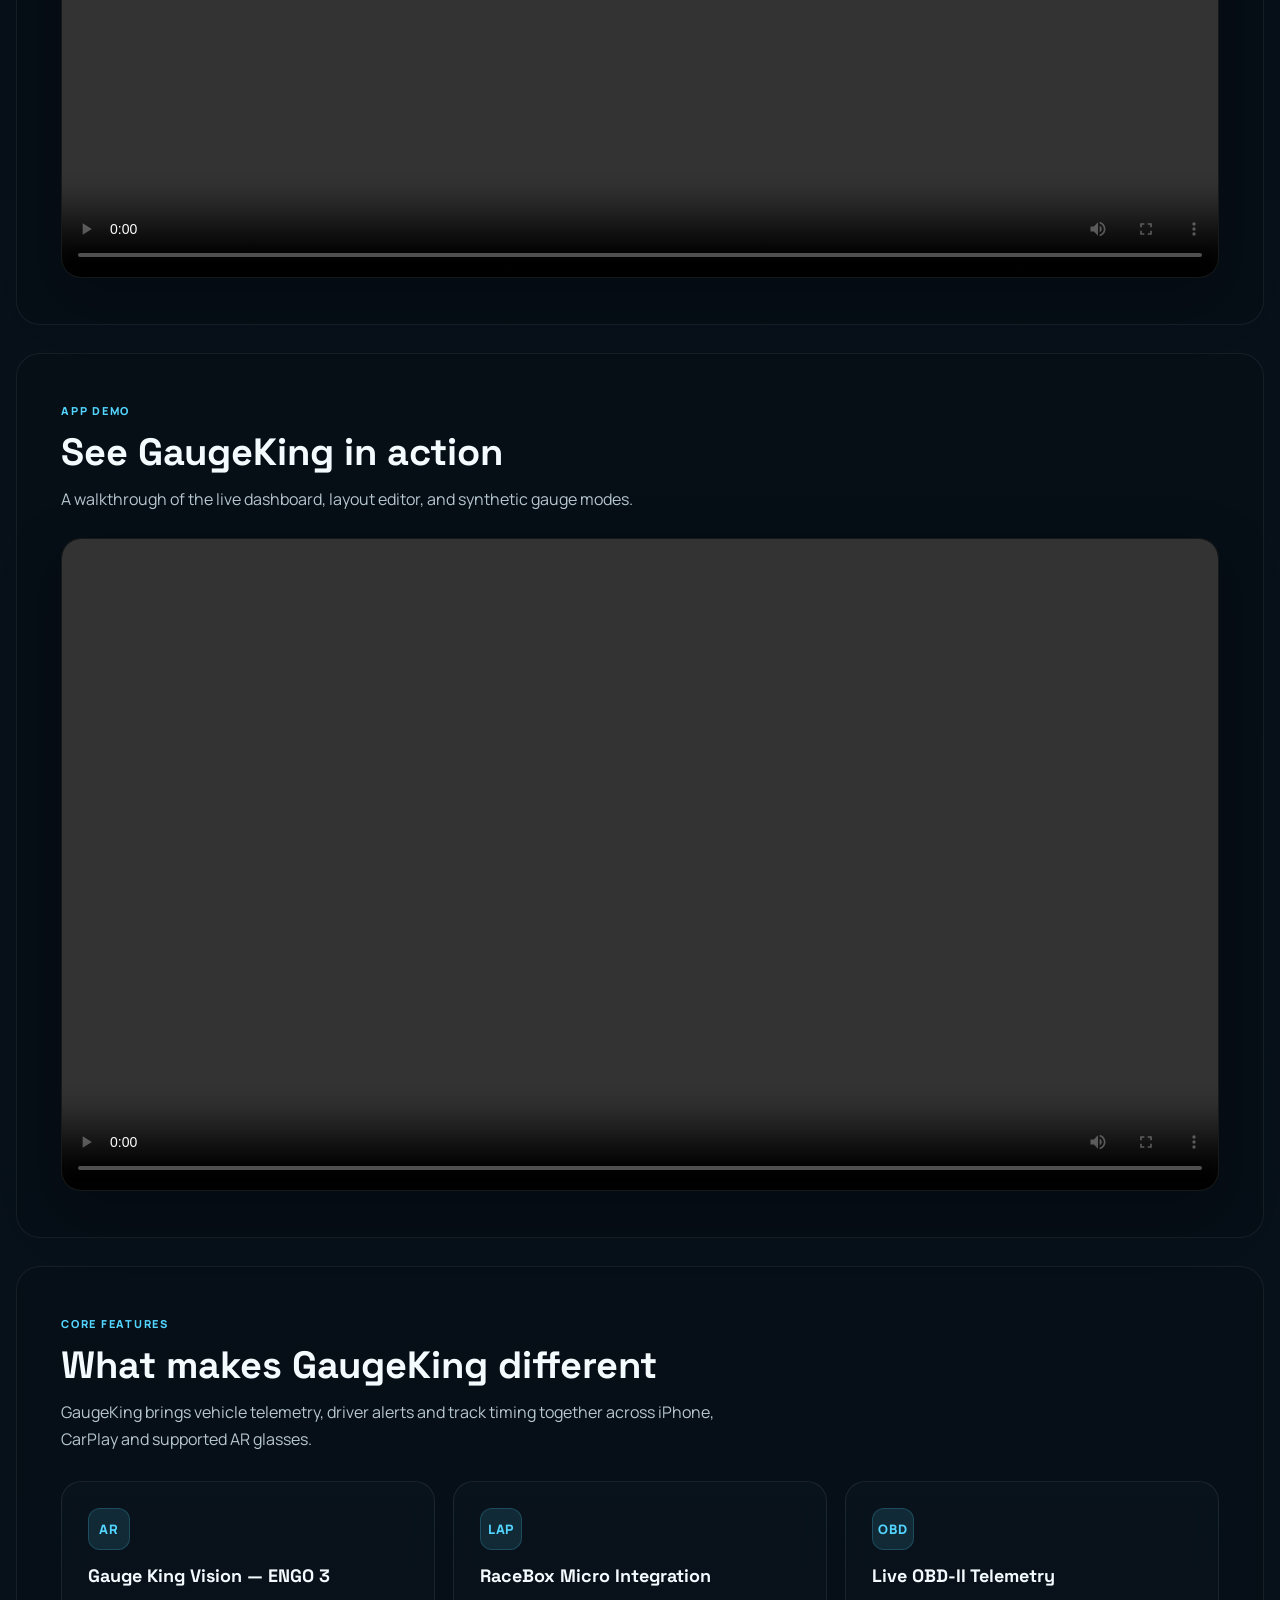
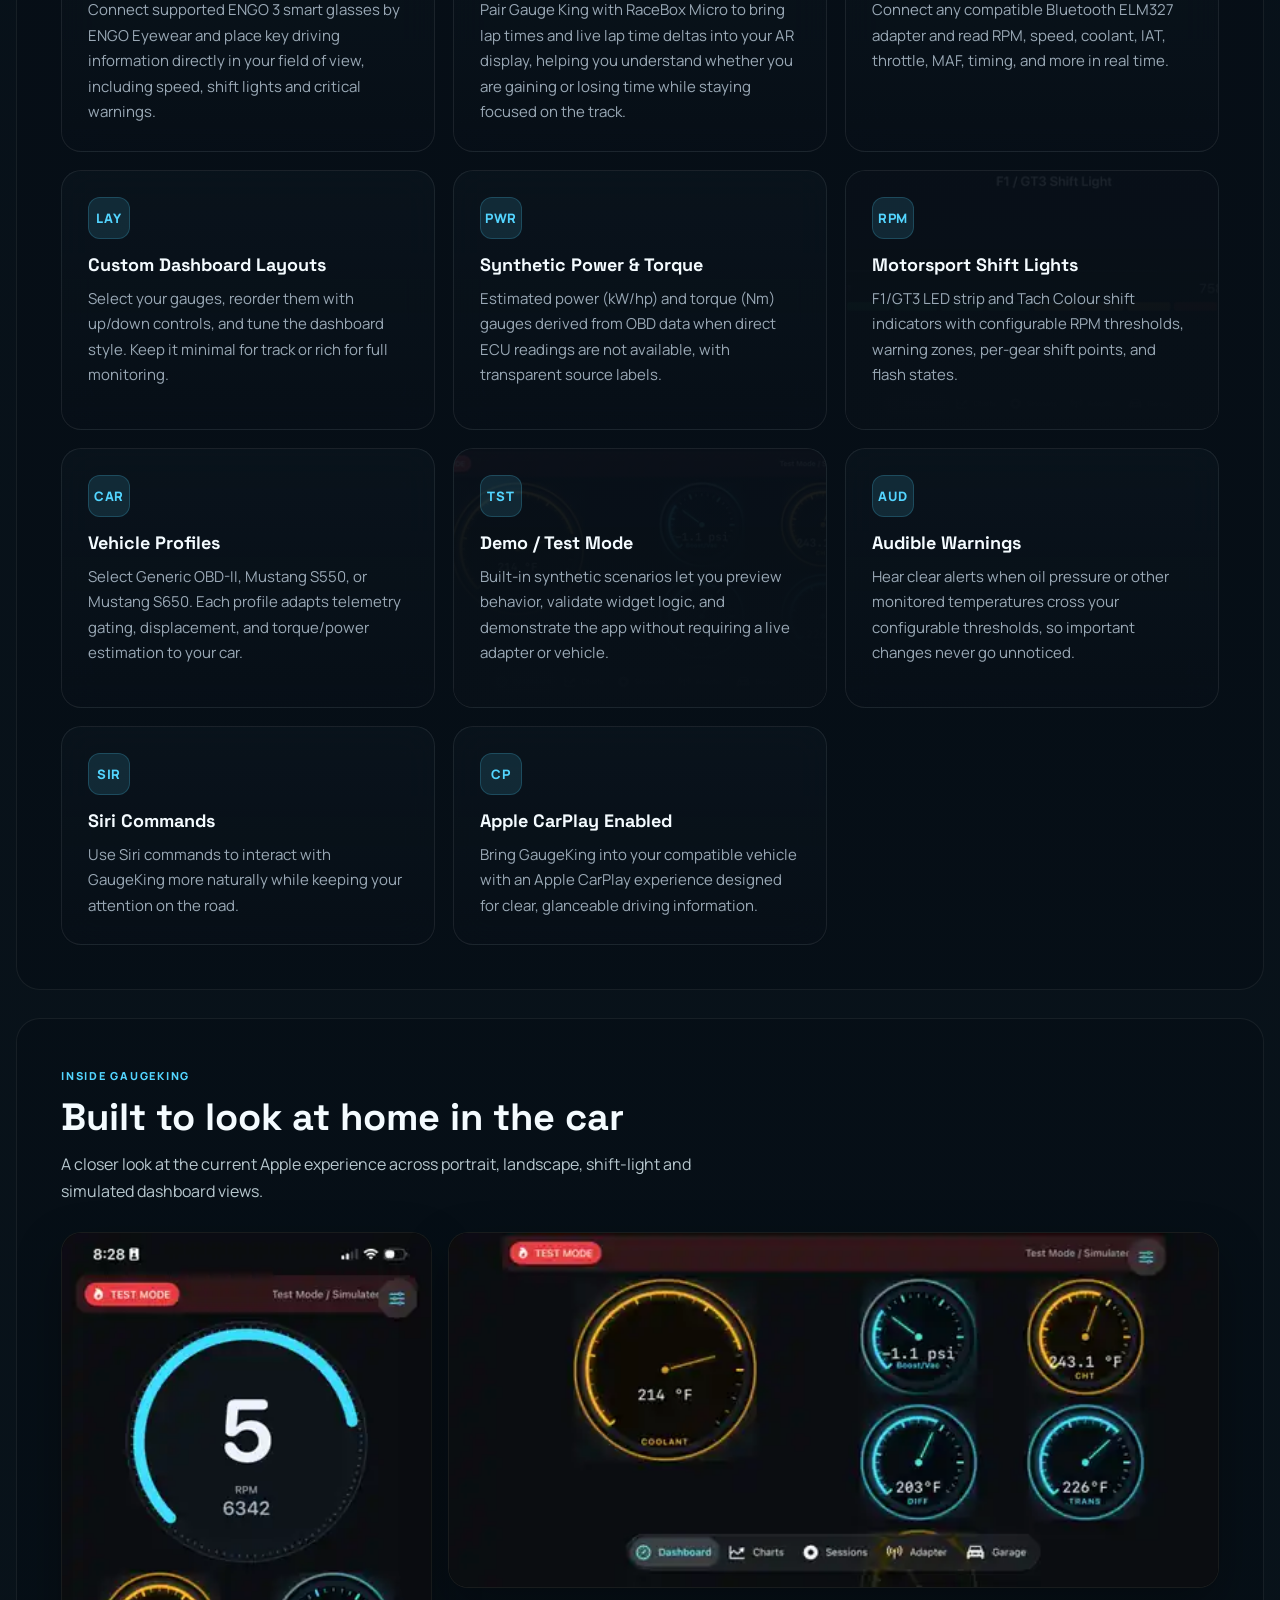
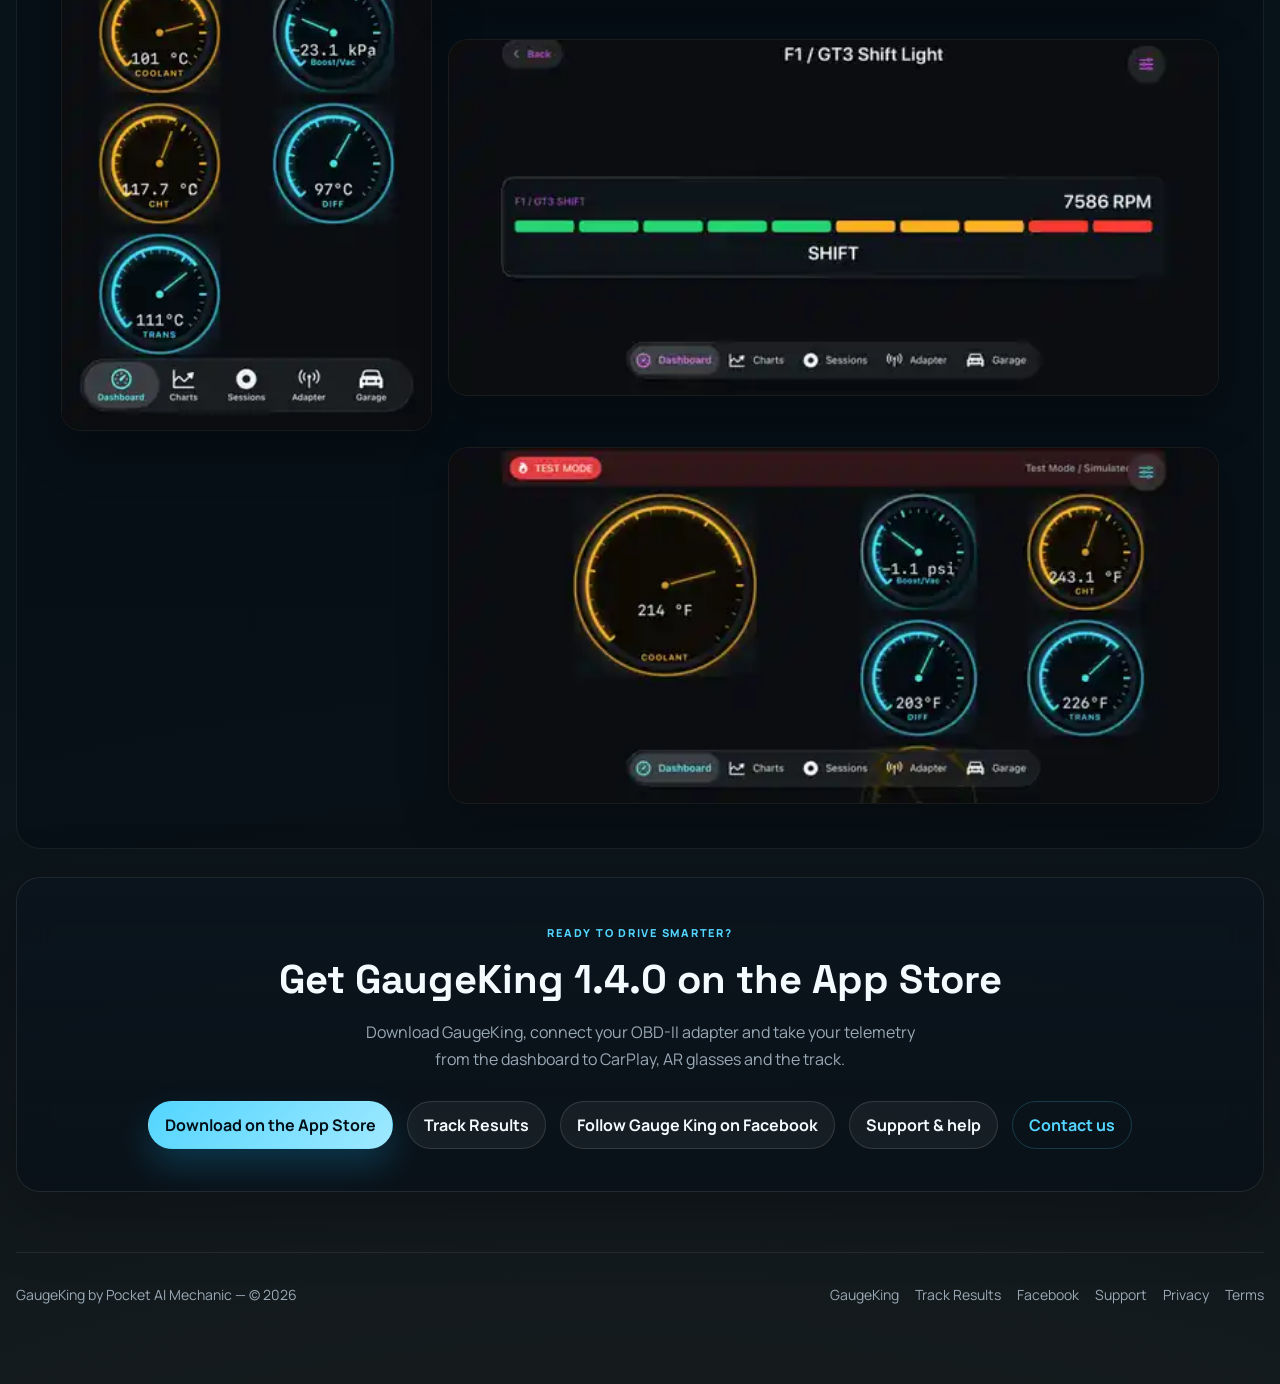
==== commit f20ae2d1: "Use committed OZ RS Nationals artwork" ====
--- a/docs/index.html
+++ b/docs/index.html
@@ -87,7 +87,7 @@
           </div>
         </div>
         <figure class="ozrs-media" data-reveal>
-          <img src="assets/ozrs-2026/french-racing-after-dark.webp" alt="Gauge King French Racing After Dark artwork celebrating ENGO 3 and Renault Clio 172/182 support" />
+          <img src="assets/ozrs-2026/Gauge%20King_%20French%20Racing%20After%20Dark.png" alt="Gauge King French Racing After Dark artwork celebrating ENGO 3 and Renault Clio 172/182 support" />
         </figure>
       </section>
 
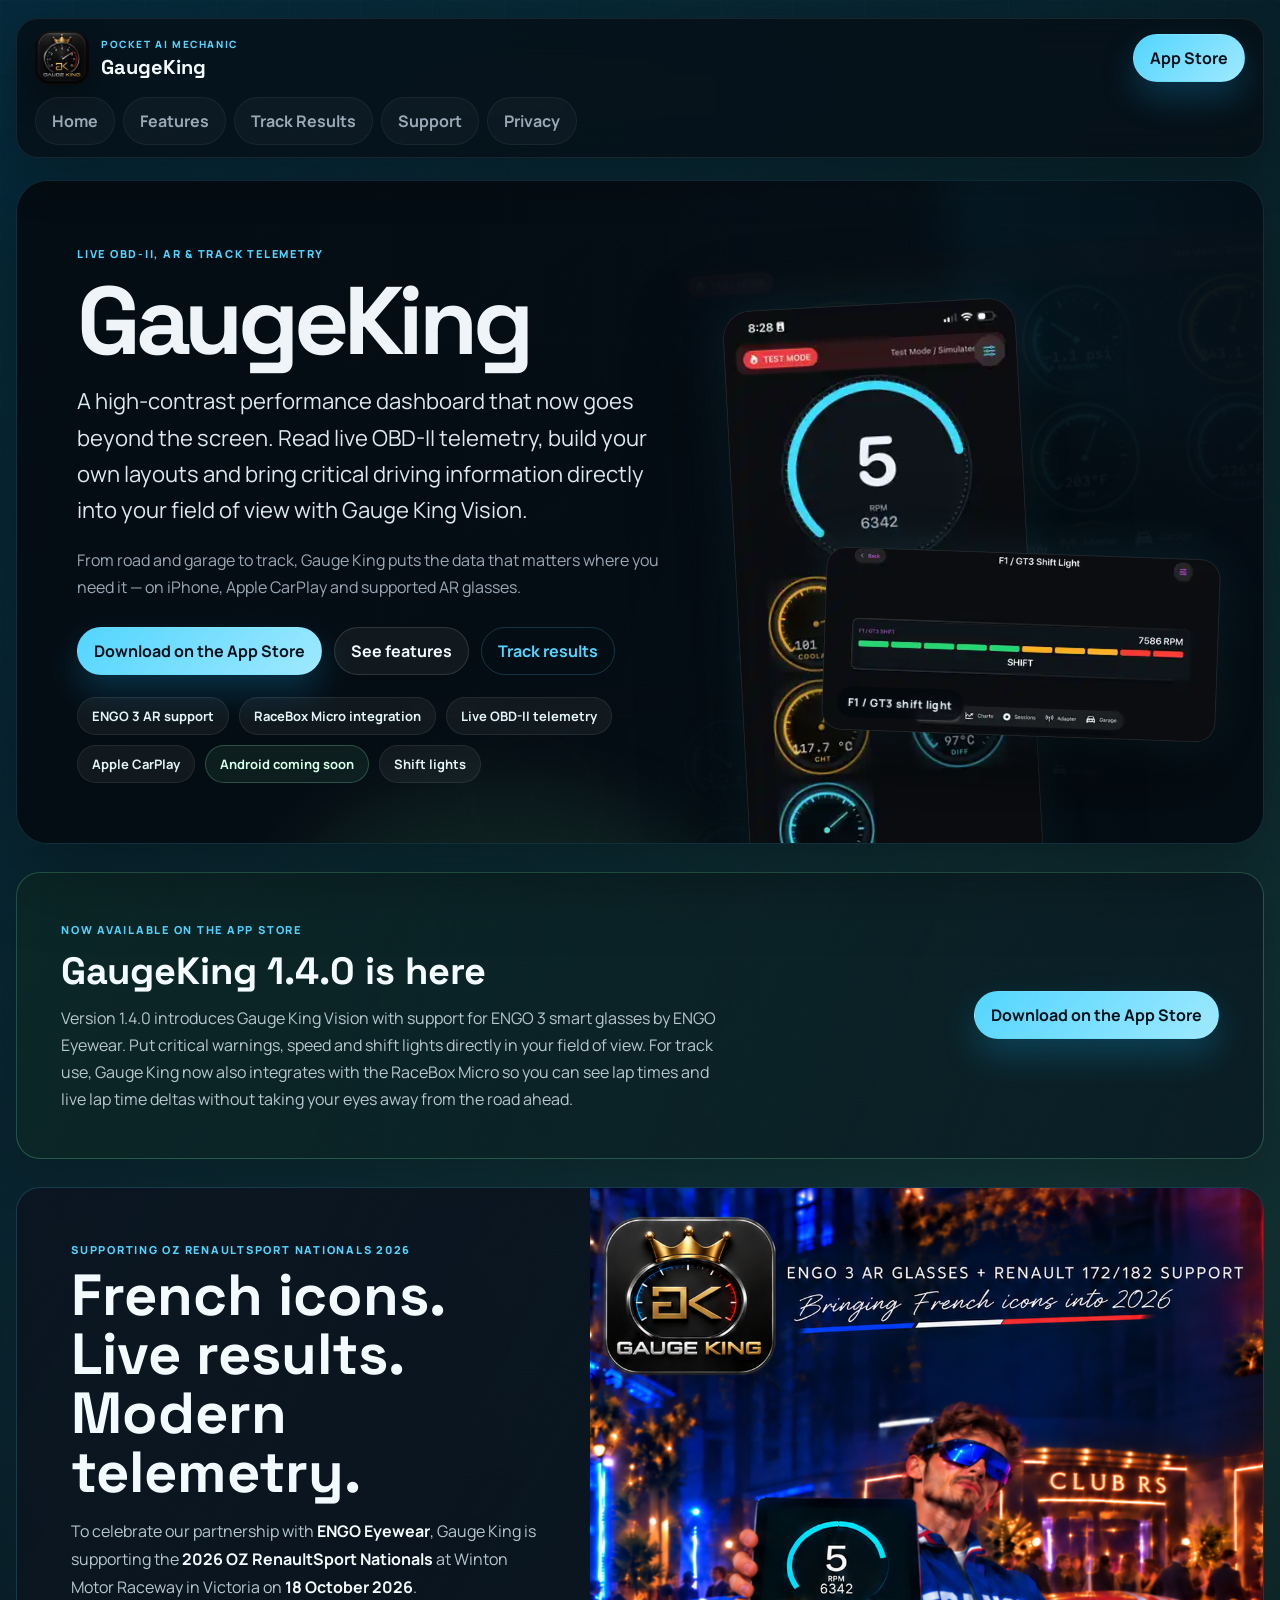
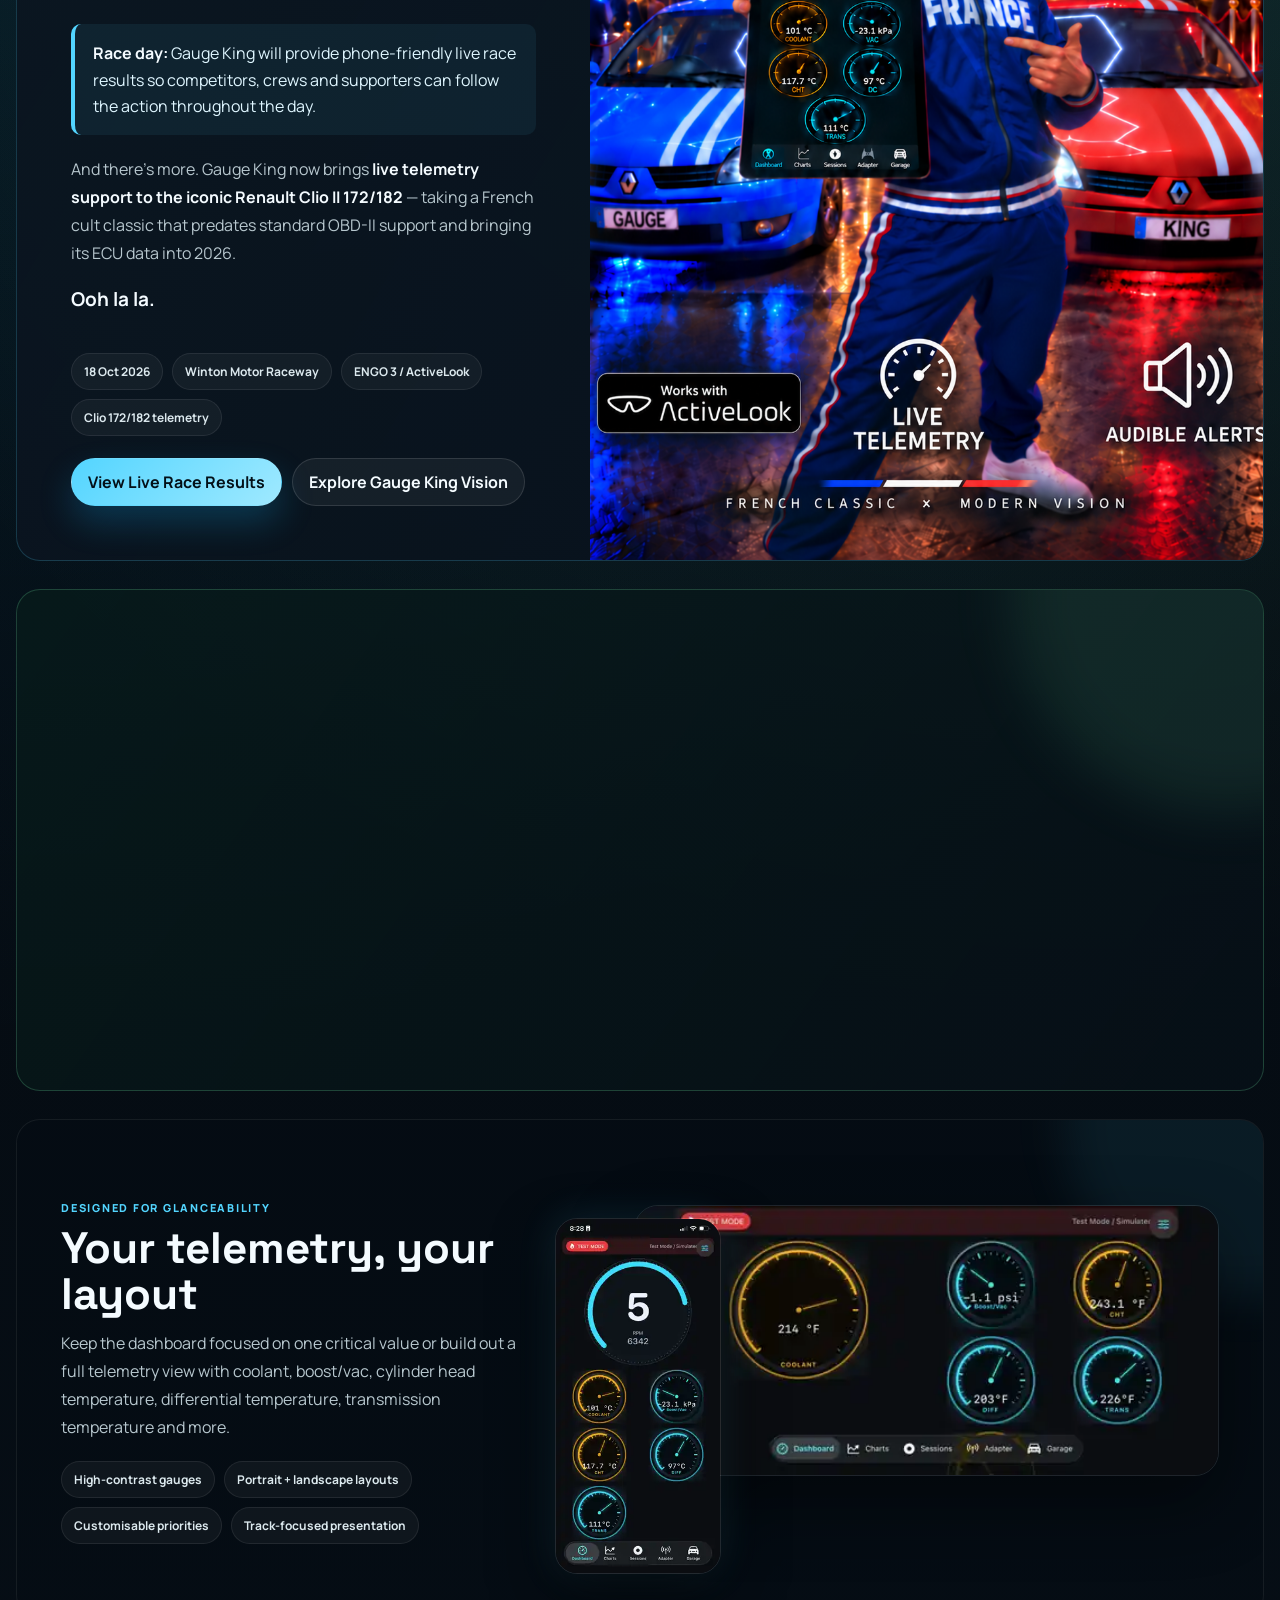
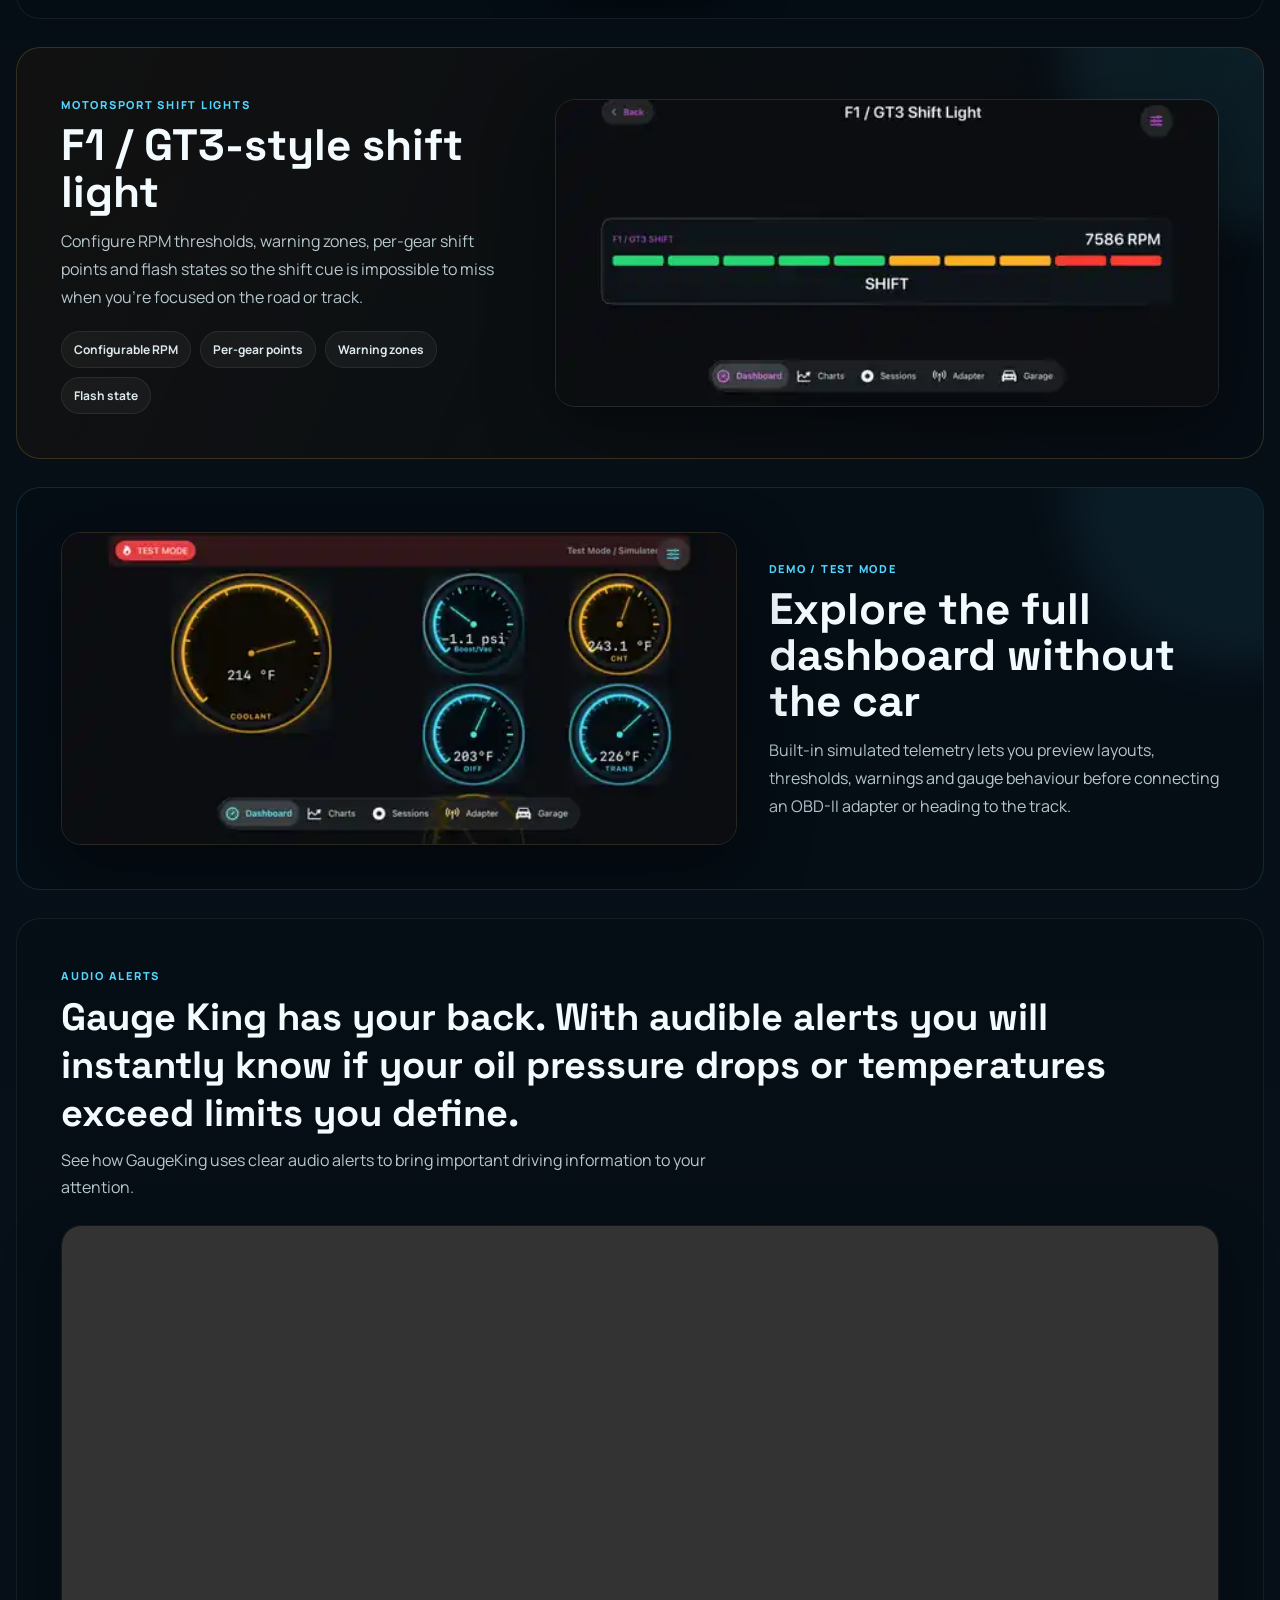
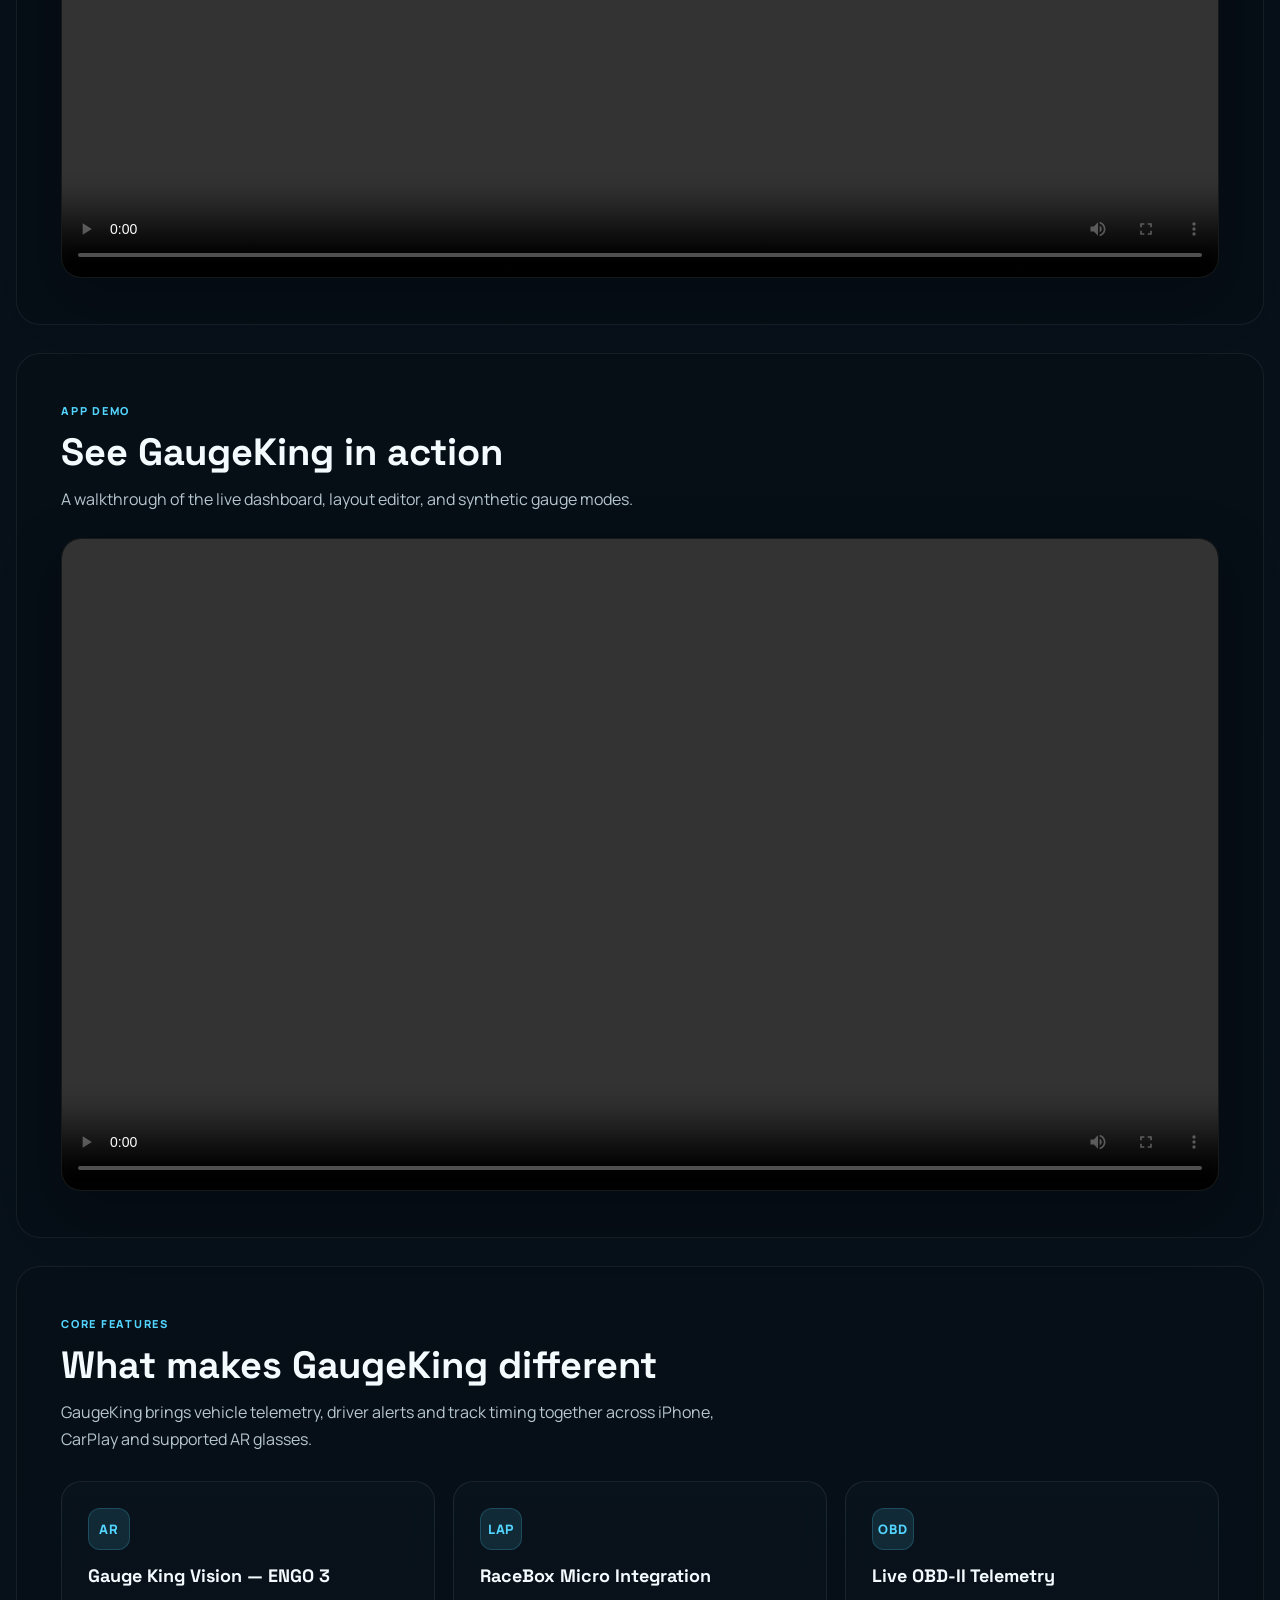
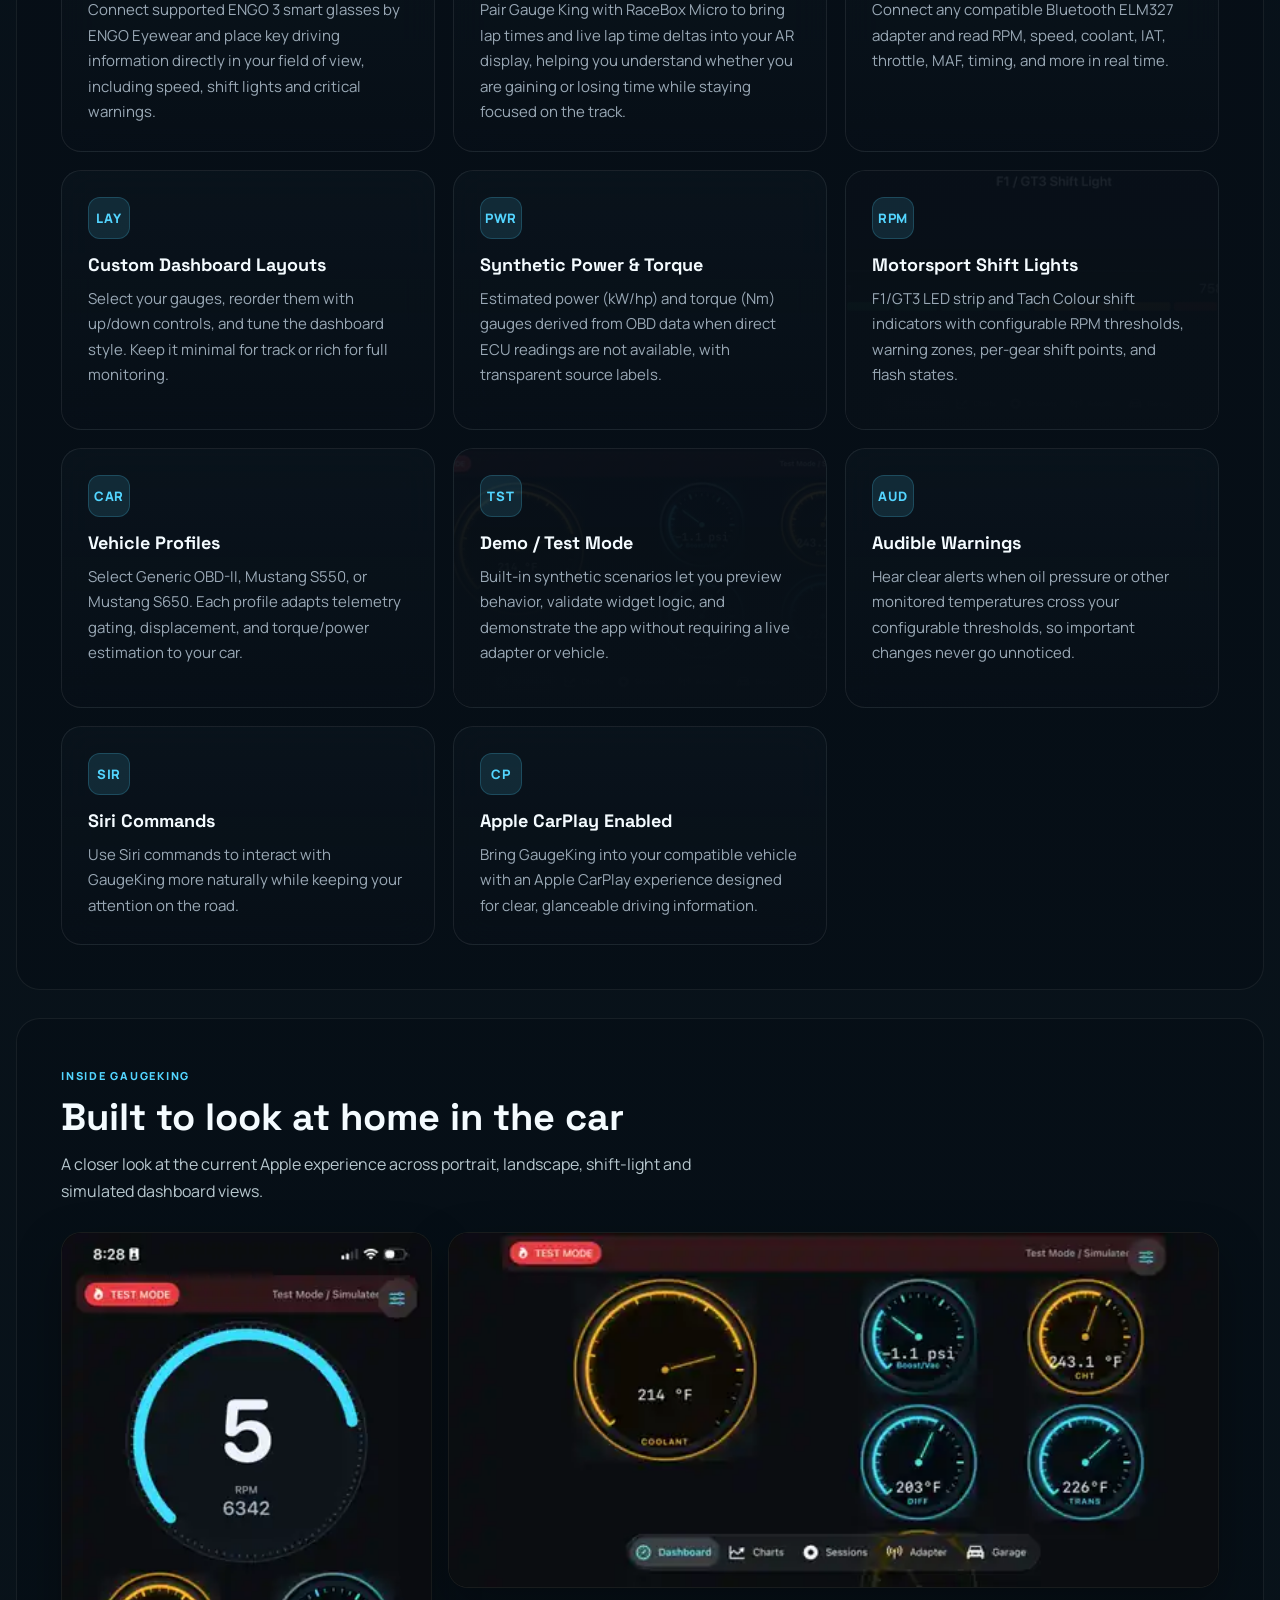
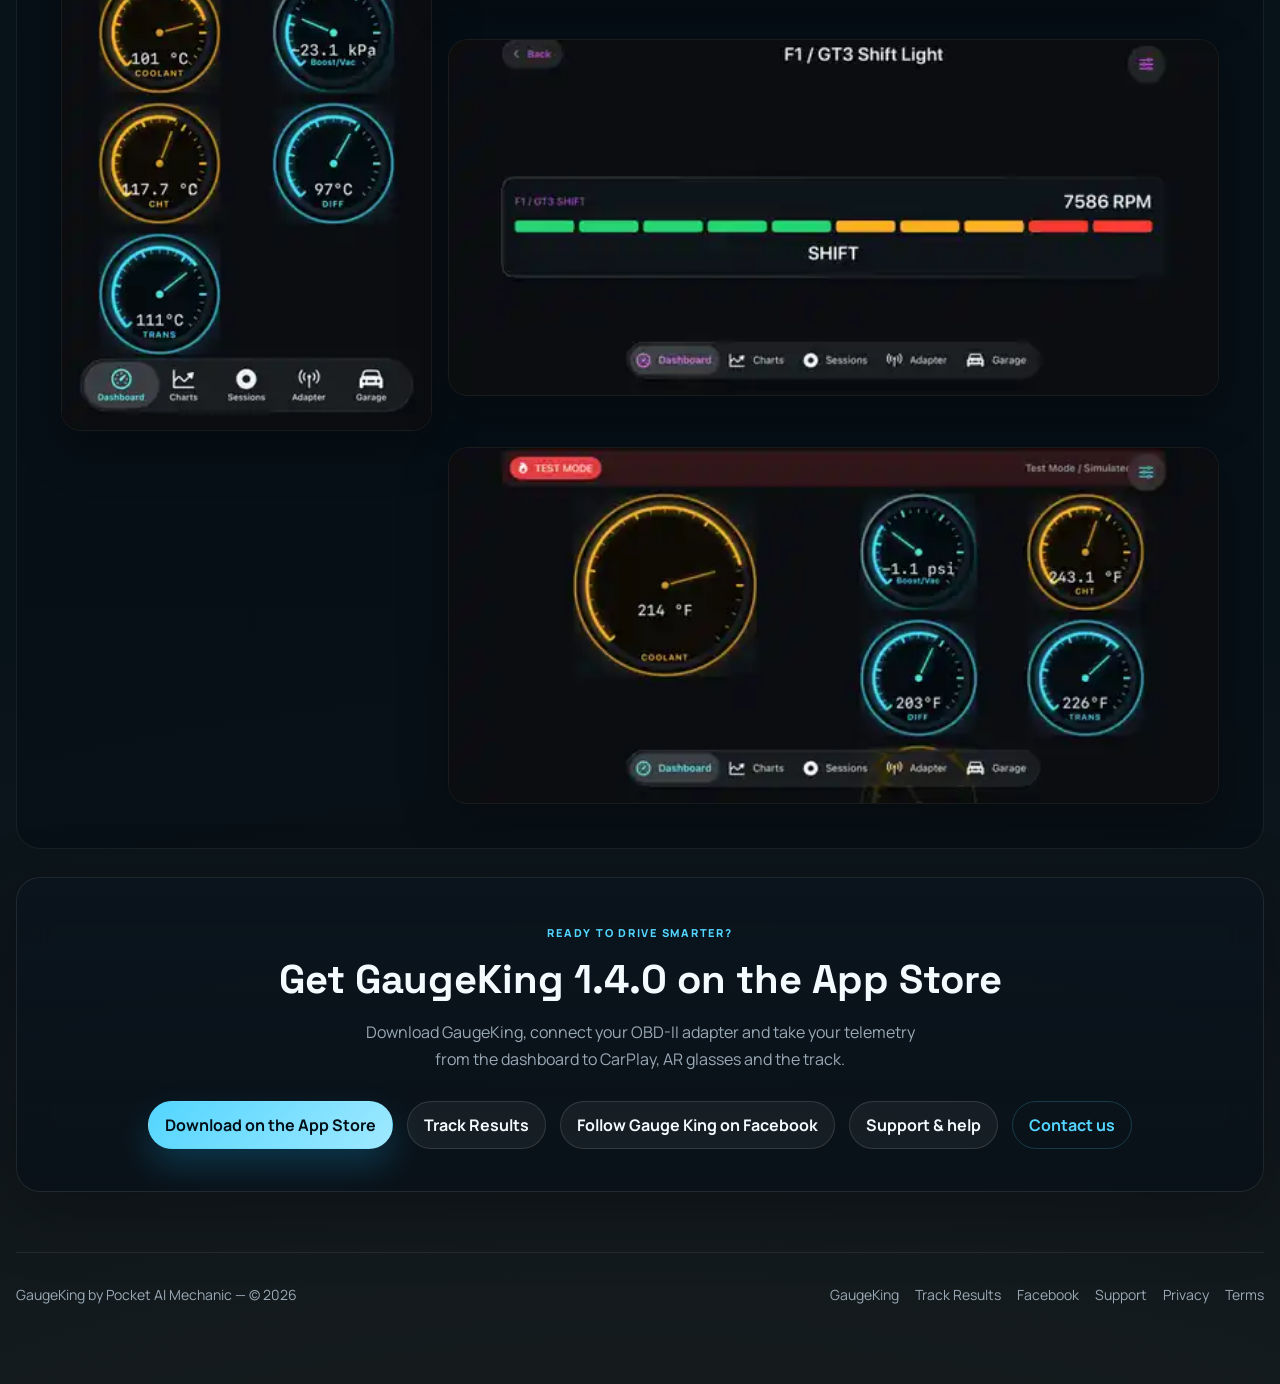
==== commit 50006766: "Fix OZ RS promo image path" ====
--- a/docs/index.html
+++ b/docs/index.html
@@ -87,7 +87,7 @@
           </div>
         </div>
         <figure class="ozrs-media" data-reveal>
-          <img src="assets/ozrs-2026/Gauge%20King_%20French%20Racing%20After%20Dark.png" alt="Gauge King French Racing After Dark artwork celebrating ENGO 3 and Renault Clio 172/182 support" />
+          <img src="assets/Gauge%20King_%20French%20Racing%20After%20Dark.png" alt="Gauge King French Racing After Dark artwork celebrating ENGO 3 and Renault Clio 172/182 support" />
         </figure>
       </section>
 
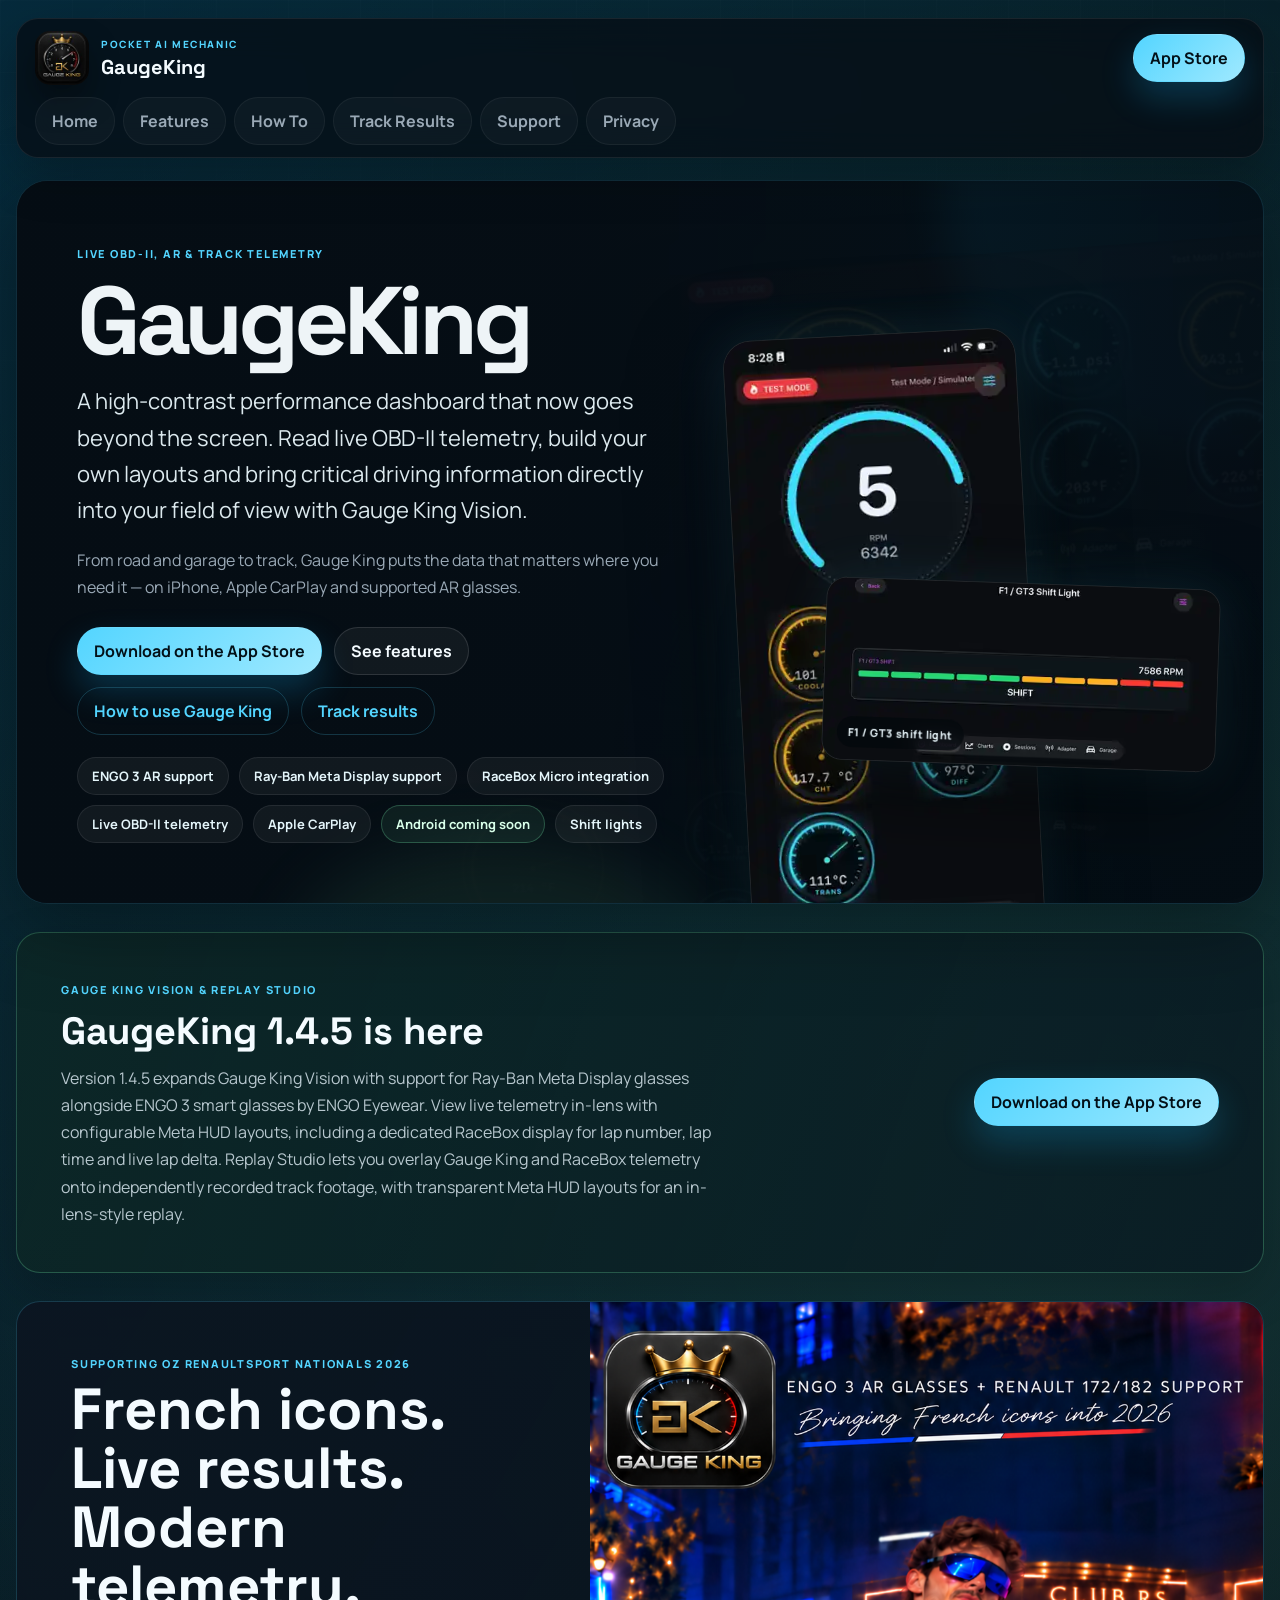
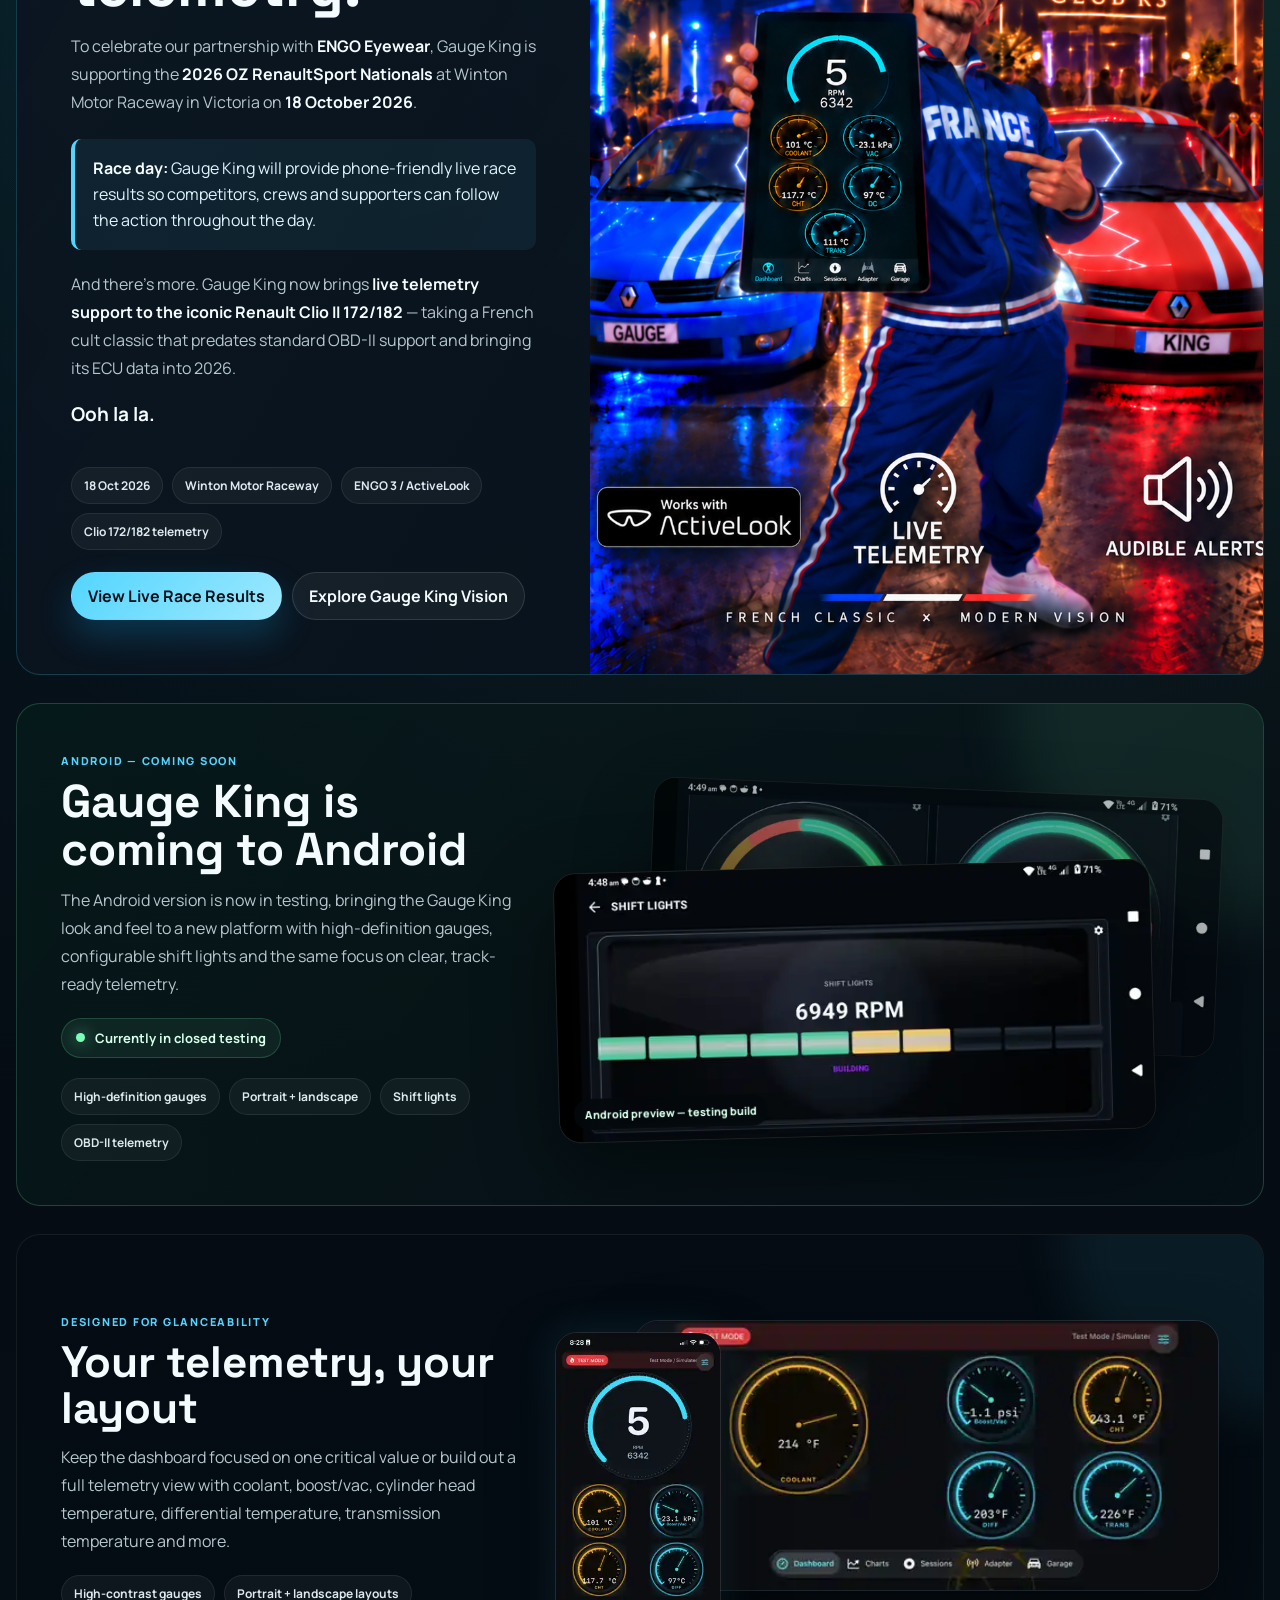
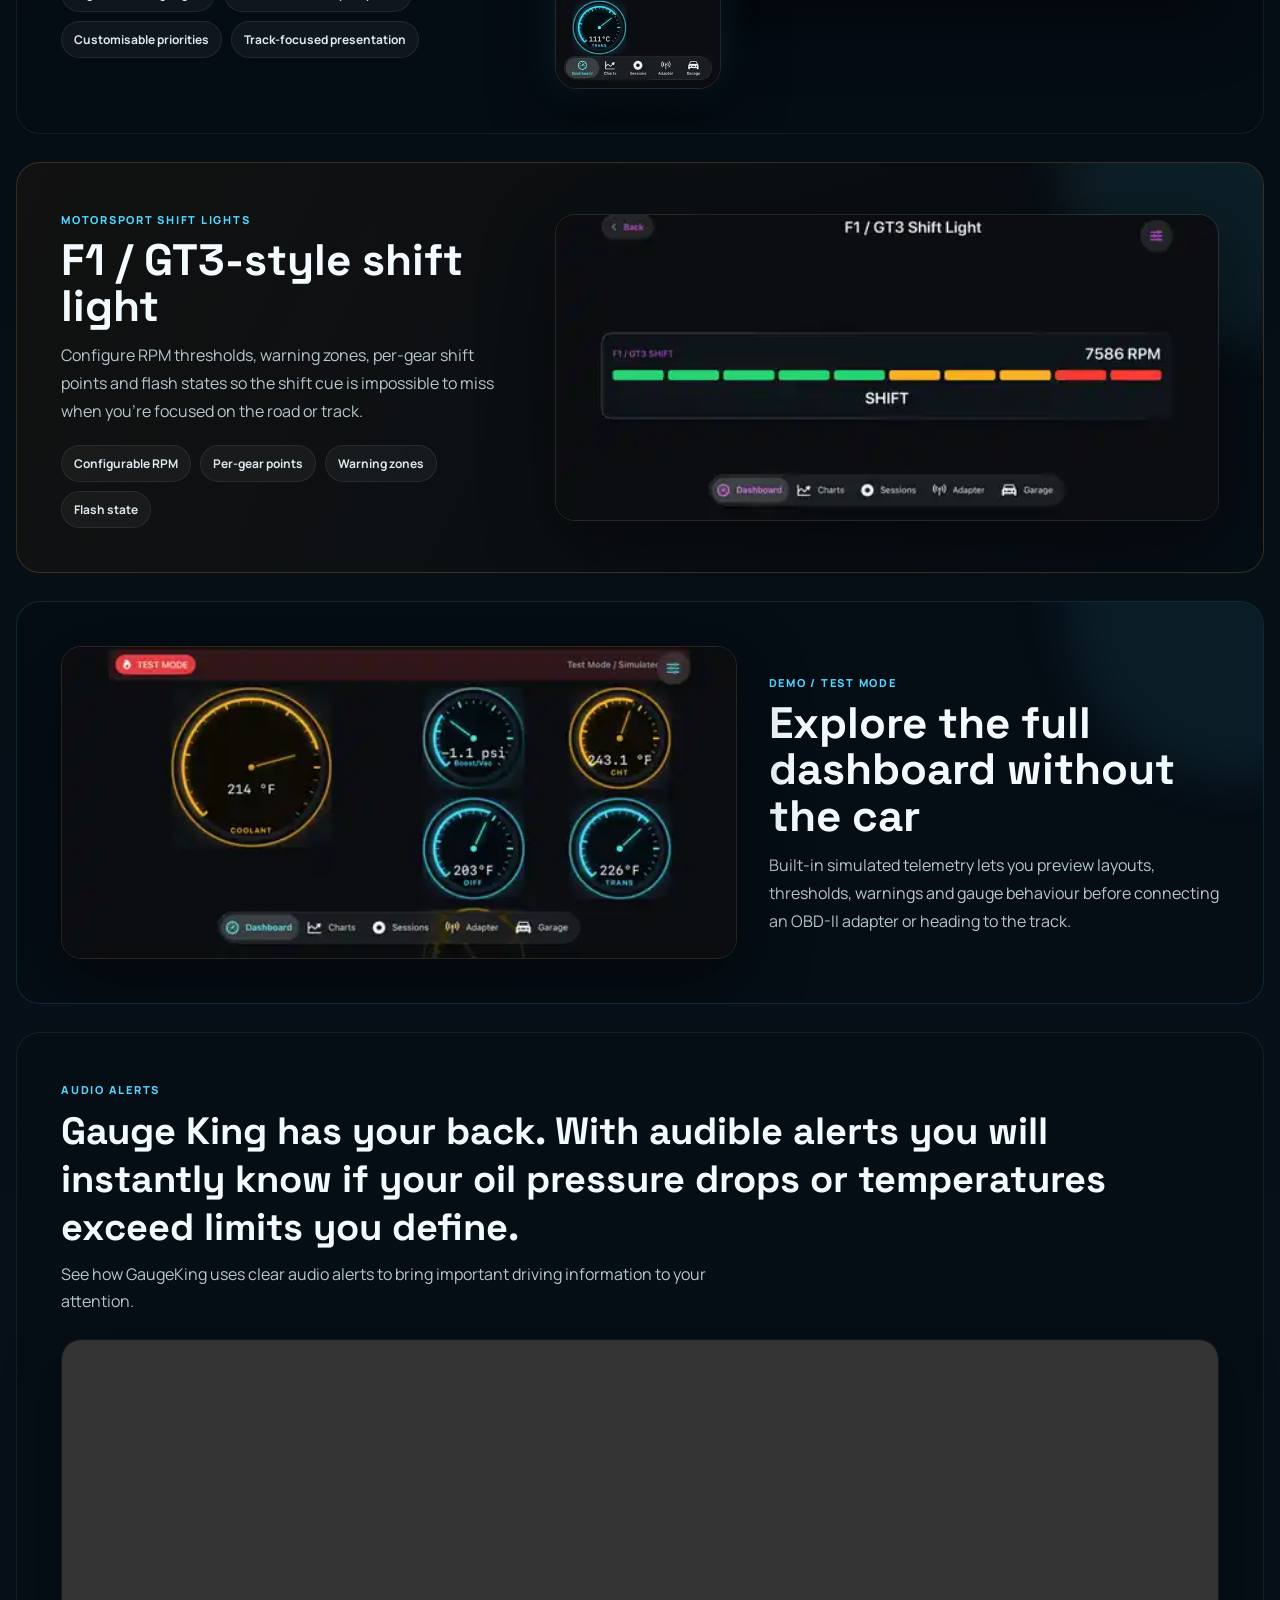
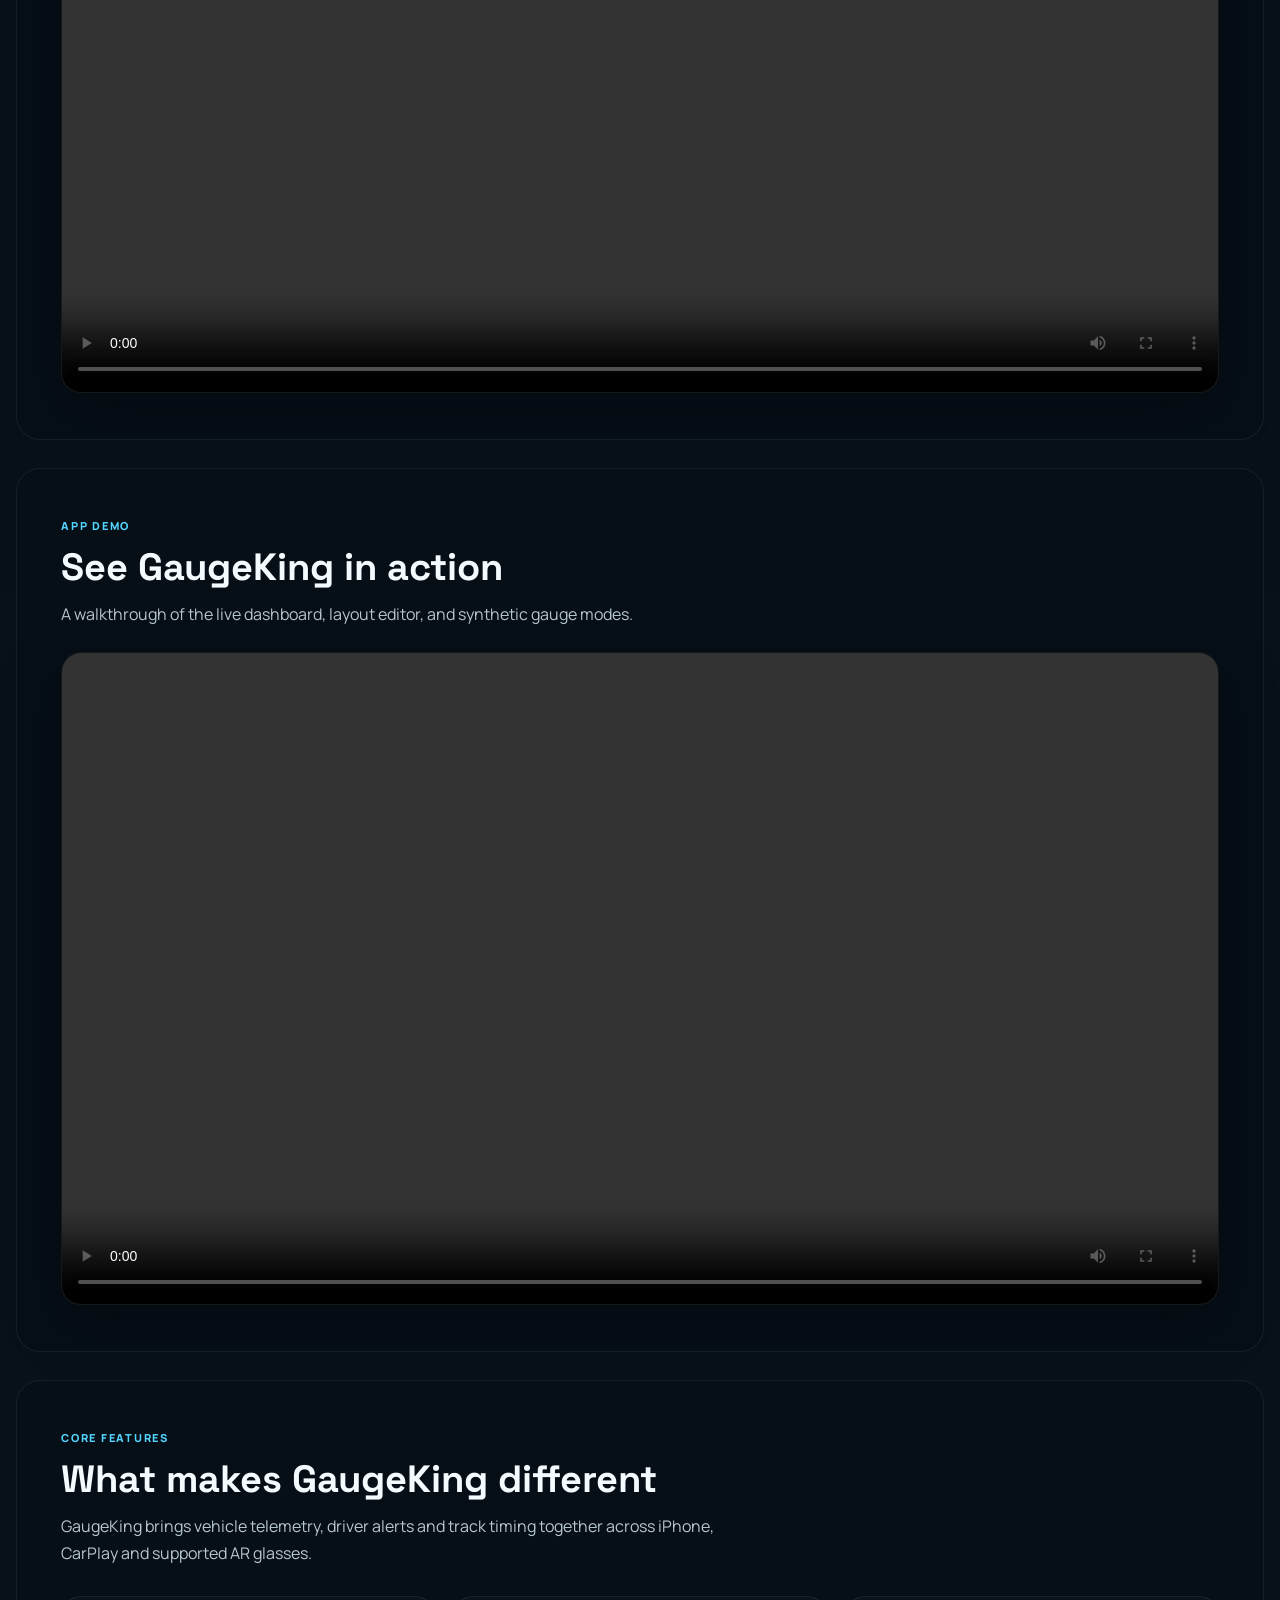
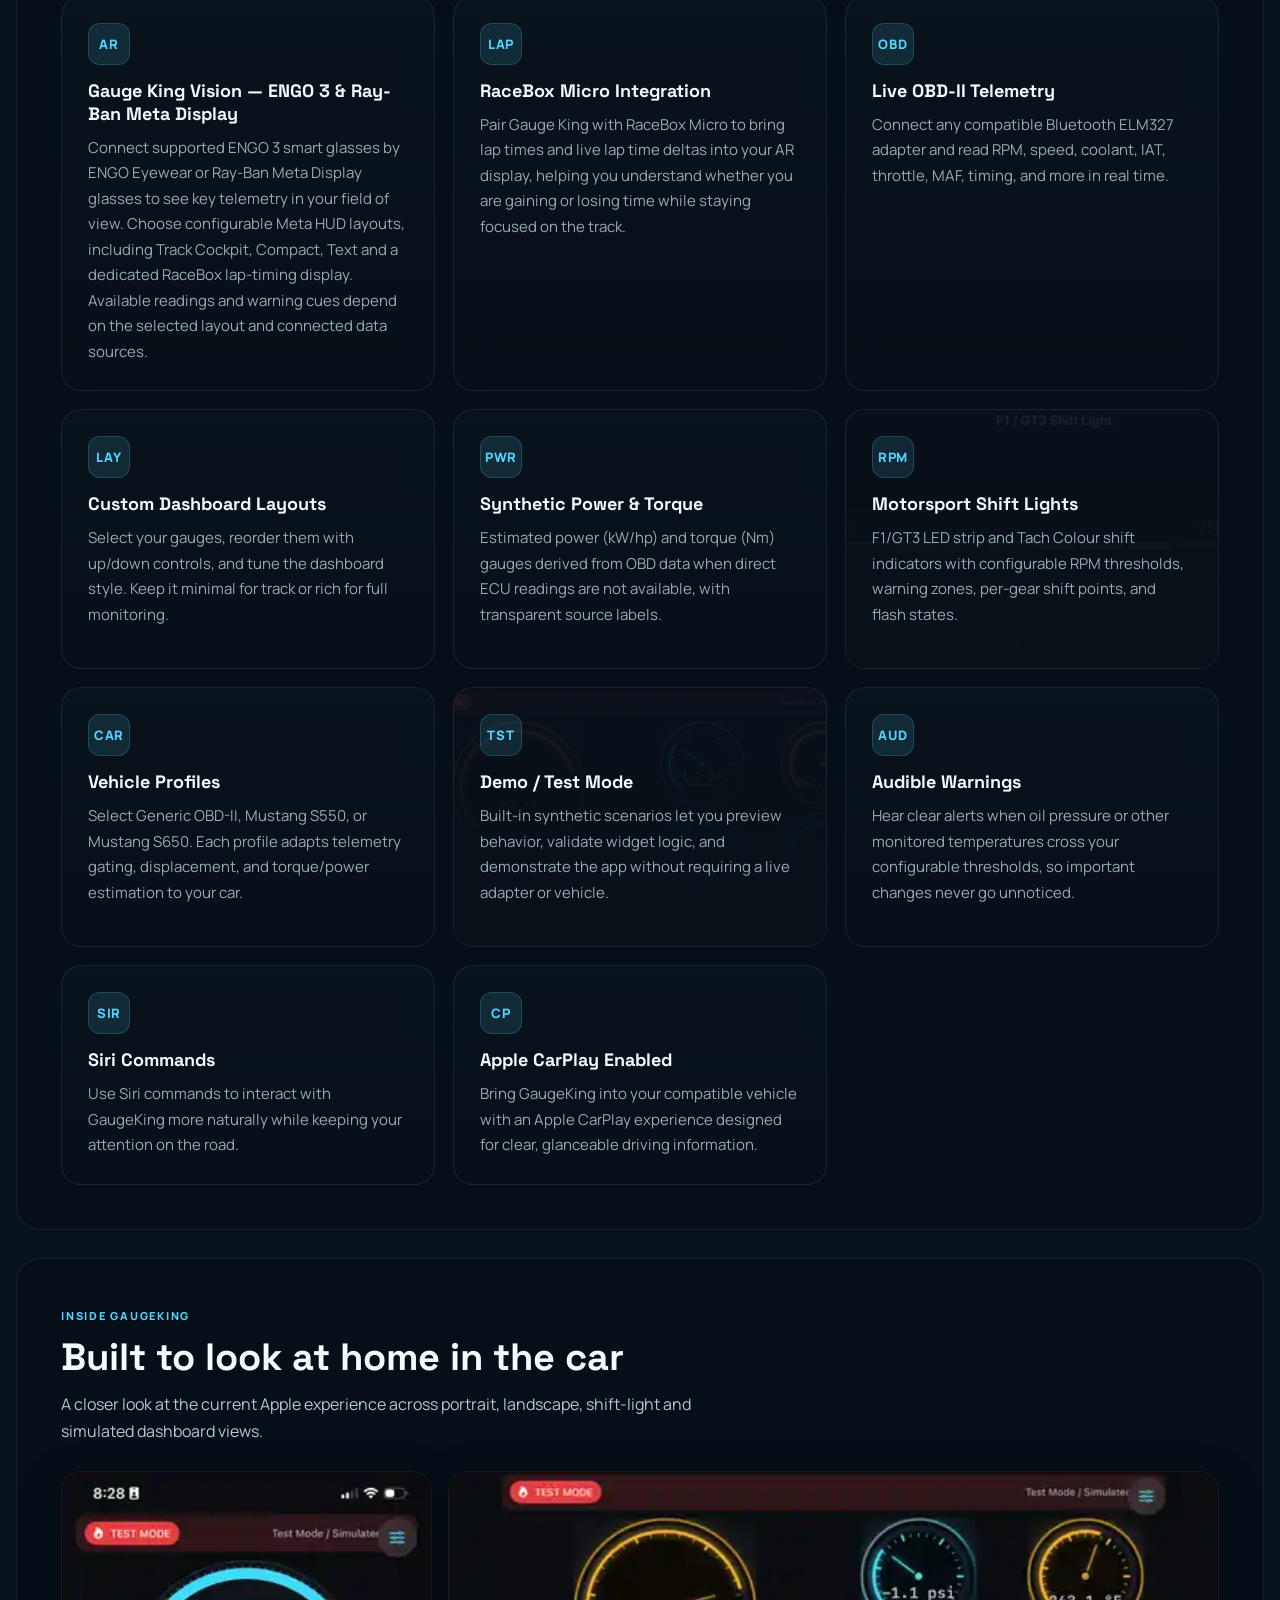
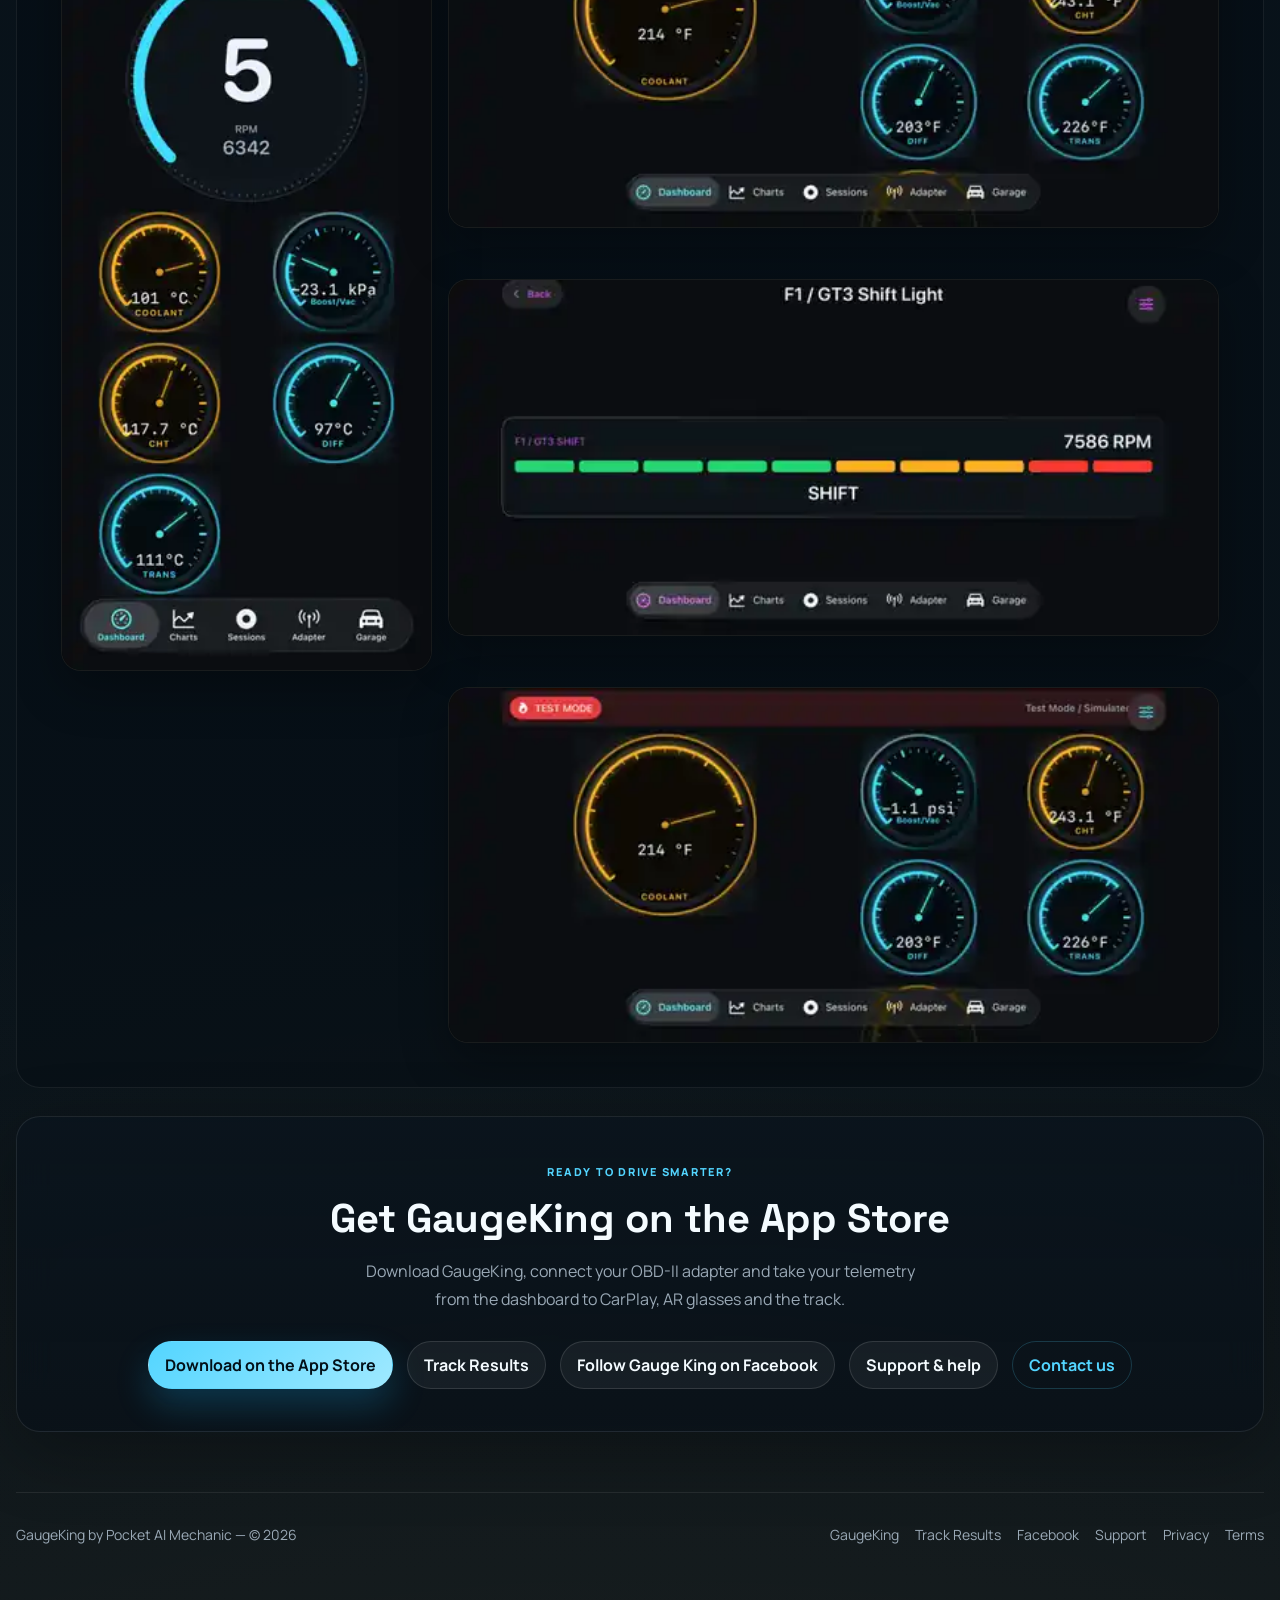
==== commit a7347d1c: "Add Gauge King how-to guides and refresh 1.4.5 homepage Document vehicle, RaceBox, Meta, ENGO and Re" ====
--- a/docs/index.html
+++ b/docs/index.html
@@ -3,7 +3,7 @@
 <head>
   <meta charset="UTF-8" />
   <meta name="viewport" content="width=device-width, initial-scale=1.0" />
-  <meta name="description" content="GaugeKing 1.4.0 adds ENGO 3 AR glasses support, in-view telemetry and warnings, plus RaceBox Micro lap timing and lap delta integration alongside live OBD-II telemetry, Apple CarPlay and Siri." />
+  <meta name="description" content="GaugeKing 1.4.5 brings Ray-Ban Meta Display and ENGO 3 smart-glasses support, configurable in-lens telemetry, RaceBox Micro lap timing and Replay Studio video overlays alongside live OBD-II telemetry and Apple CarPlay." />
   <meta name="theme-color" content="#04080c" />
   <title>GaugeKing - Live OBD-II, AR & Track Telemetry</title>
   <link rel="icon" type="image/jpeg" href="trackresults/assets/gauge-king-logo.jpg" />
@@ -21,7 +21,7 @@
         <span><span class="brand-kicker">Pocket AI Mechanic</span><span class="brand-name">GaugeKing</span></span>
       </a>
       <nav class="site-nav" aria-label="Primary">
-        <a href="./">Home</a><a href="#features">Features</a><a href="trackresults/">Track Results</a>
+        <a href="./">Home</a><a href="#features">Features</a><a href="how-to/">How To</a><a href="trackresults/">Track Results</a>
         <a href="https://pocketaimechanic.com/support/gaugeking/">Support</a><a href="https://pocketaimechanic.com/privacy/">Privacy</a>
       </nav>
       <a class="button-link primary header-cta" href="https://apps.apple.com/au/app/gauge-king/id6777585502" target="_blank" rel="noopener noreferrer">App Store</a>
@@ -41,10 +41,10 @@
           <p class="hero-support">From road and garage to track, Gauge King puts the data that matters where you need it — on iPhone, Apple CarPlay and supported AR glasses.</p>
           <div class="hero-actions">
             <a class="button-link primary" href="https://apps.apple.com/au/app/gauge-king/id6777585502" target="_blank" rel="noopener noreferrer">Download on the App Store</a>
-            <a class="button-link secondary" href="#features">See features</a><a class="button-link tertiary" href="trackresults/">Track results</a>
+            <a class="button-link secondary" href="#features">See features</a><a class="button-link tertiary" href="how-to/">How to use Gauge King</a><a class="button-link tertiary" href="trackresults/">Track results</a>
           </div>
           <div class="gk-hero-badges">
-            <span class="gk-badge">ENGO 3 AR support</span><span class="gk-badge">RaceBox Micro integration</span>
+            <span class="gk-badge">ENGO 3 AR support</span><span class="gk-badge">Ray-Ban Meta Display support</span><span class="gk-badge">RaceBox Micro integration</span>
             <span class="gk-badge">Live OBD-II telemetry</span><span class="gk-badge">Apple CarPlay</span><span class="gk-badge gk-badge--android">Android coming soon</span><span class="gk-badge">Shift lights</span>
           </div>
         </div>
@@ -64,8 +64,8 @@
 
       <section class="landing-section gk-release-banner" aria-labelledby="release-title">
         <div class="gk-release-copy" data-reveal>
-          <span class="section-tag">Now available on the App Store</span><h2 id="release-title">GaugeKing 1.4.0 is here</h2>
-          <p>Version 1.4.0 introduces Gauge King Vision with support for ENGO 3 smart glasses by ENGO Eyewear. Put critical warnings, speed and shift lights directly in your field of view. For track use, Gauge King now also integrates with the RaceBox Micro so you can see lap times and live lap time deltas without taking your eyes away from the road ahead.</p>
+          <span class="section-tag">Gauge King Vision &amp; Replay Studio</span><h2 id="release-title">GaugeKing 1.4.5 is here</h2>
+          <p>Version 1.4.5 expands Gauge King Vision with support for Ray-Ban Meta Display glasses alongside ENGO 3 smart glasses by ENGO Eyewear. View live telemetry in-lens with configurable Meta HUD layouts, including a dedicated RaceBox display for lap number, lap time and live lap delta. Replay Studio lets you overlay Gauge King and RaceBox telemetry onto independently recorded track footage, with transparent Meta HUD layouts for an in-lens-style replay.</p>
         </div>
         <a class="button-link primary" href="https://apps.apple.com/au/app/gauge-king/id6777585502" target="_blank" rel="noopener noreferrer">Download on the App Store</a>
       </section>
@@ -170,7 +170,7 @@
       <section class="landing-section" id="features" aria-labelledby="features-title">
         <div class="gk-section-intro" data-reveal><span class="section-tag">Core features</span><h2 id="features-title">What makes GaugeKing different</h2><p>GaugeKing brings vehicle telemetry, driver alerts and track timing together across iPhone, CarPlay and supported AR glasses.</p></div>
         <div class="gk-feature-grid">
-          <article class="gk-feature-card" data-reveal><span class="feature-icon">AR</span><h3>Gauge King Vision — ENGO 3</h3><p>Connect supported ENGO 3 smart glasses by ENGO Eyewear and place key driving information directly in your field of view, including speed, shift lights and critical warnings.</p></article>
+          <article class="gk-feature-card" data-reveal><span class="feature-icon">AR</span><h3>Gauge King Vision — ENGO 3 &amp; Ray-Ban Meta Display</h3><p>Connect supported ENGO 3 smart glasses by ENGO Eyewear or Ray-Ban Meta Display glasses to see key telemetry in your field of view. Choose configurable Meta HUD layouts, including Track Cockpit, Compact, Text and a dedicated RaceBox lap-timing display. Available readings and warning cues depend on the selected layout and connected data sources.</p></article>
           <article class="gk-feature-card" data-reveal><span class="feature-icon">LAP</span><h3>RaceBox Micro Integration</h3><p>Pair Gauge King with RaceBox Micro to bring lap times and live lap time deltas into your AR display, helping you understand whether you are gaining or losing time while staying focused on the track.</p></article>
           <article class="gk-feature-card" data-reveal><span class="feature-icon">OBD</span><h3>Live OBD-II Telemetry</h3><p>Connect any compatible Bluetooth ELM327 adapter and read RPM, speed, coolant, IAT, throttle, MAF, timing, and more in real time.</p></article>
           <article class="gk-feature-card" data-reveal><span class="feature-icon">LAY</span><h3>Custom Dashboard Layouts</h3><p>Select your gauges, reorder them with up/down controls, and tune the dashboard style. Keep it minimal for track or rich for full monitoring.</p></article>
@@ -195,7 +195,7 @@
       </section>
 
       <section class="final-cta" aria-labelledby="cta-title">
-        <div class="glass-panel"><span class="section-tag">Ready to drive smarter?</span><h2 id="cta-title" style="margin:12px 0 14px;color:#f4fbff;font-family:'Space Grotesk',sans-serif;font-size:clamp(26px,3.5vw,40px);">Get GaugeKing 1.4.0 on the App Store</h2><p style="color:#9aa9b6;max-width:58ch;margin:0 auto 28px;line-height:1.7;">Download GaugeKing, connect your OBD-II adapter and take your telemetry from the dashboard to CarPlay, AR glasses and the track.</p>
+        <div class="glass-panel"><span class="section-tag">Ready to drive smarter?</span><h2 id="cta-title" style="margin:12px 0 14px;color:#f4fbff;font-family:'Space Grotesk',sans-serif;font-size:clamp(26px,3.5vw,40px);">Get GaugeKing on the App Store</h2><p style="color:#9aa9b6;max-width:58ch;margin:0 auto 28px;line-height:1.7;">Download GaugeKing, connect your OBD-II adapter and take your telemetry from the dashboard to CarPlay, AR glasses and the track.</p>
           <div style="display:flex;gap:14px;justify-content:center;flex-wrap:wrap;"><a class="button-link primary" href="https://apps.apple.com/au/app/gauge-king/id6777585502" target="_blank" rel="noopener noreferrer">Download on the App Store</a><a class="button-link secondary" href="trackresults/">Track Results</a><a class="button-link secondary" href="https://www.facebook.com/profile.php?id=61577558039620" target="_blank" rel="noopener noreferrer">Follow Gauge King on Facebook</a><a class="button-link secondary" href="https://pocketaimechanic.com/support/gaugeking/">Support &amp; help</a><a class="button-link tertiary" href="mailto:support@pocketaimechanic.com?subject=GaugeKing">Contact us</a></div>
         </div>
       </section>
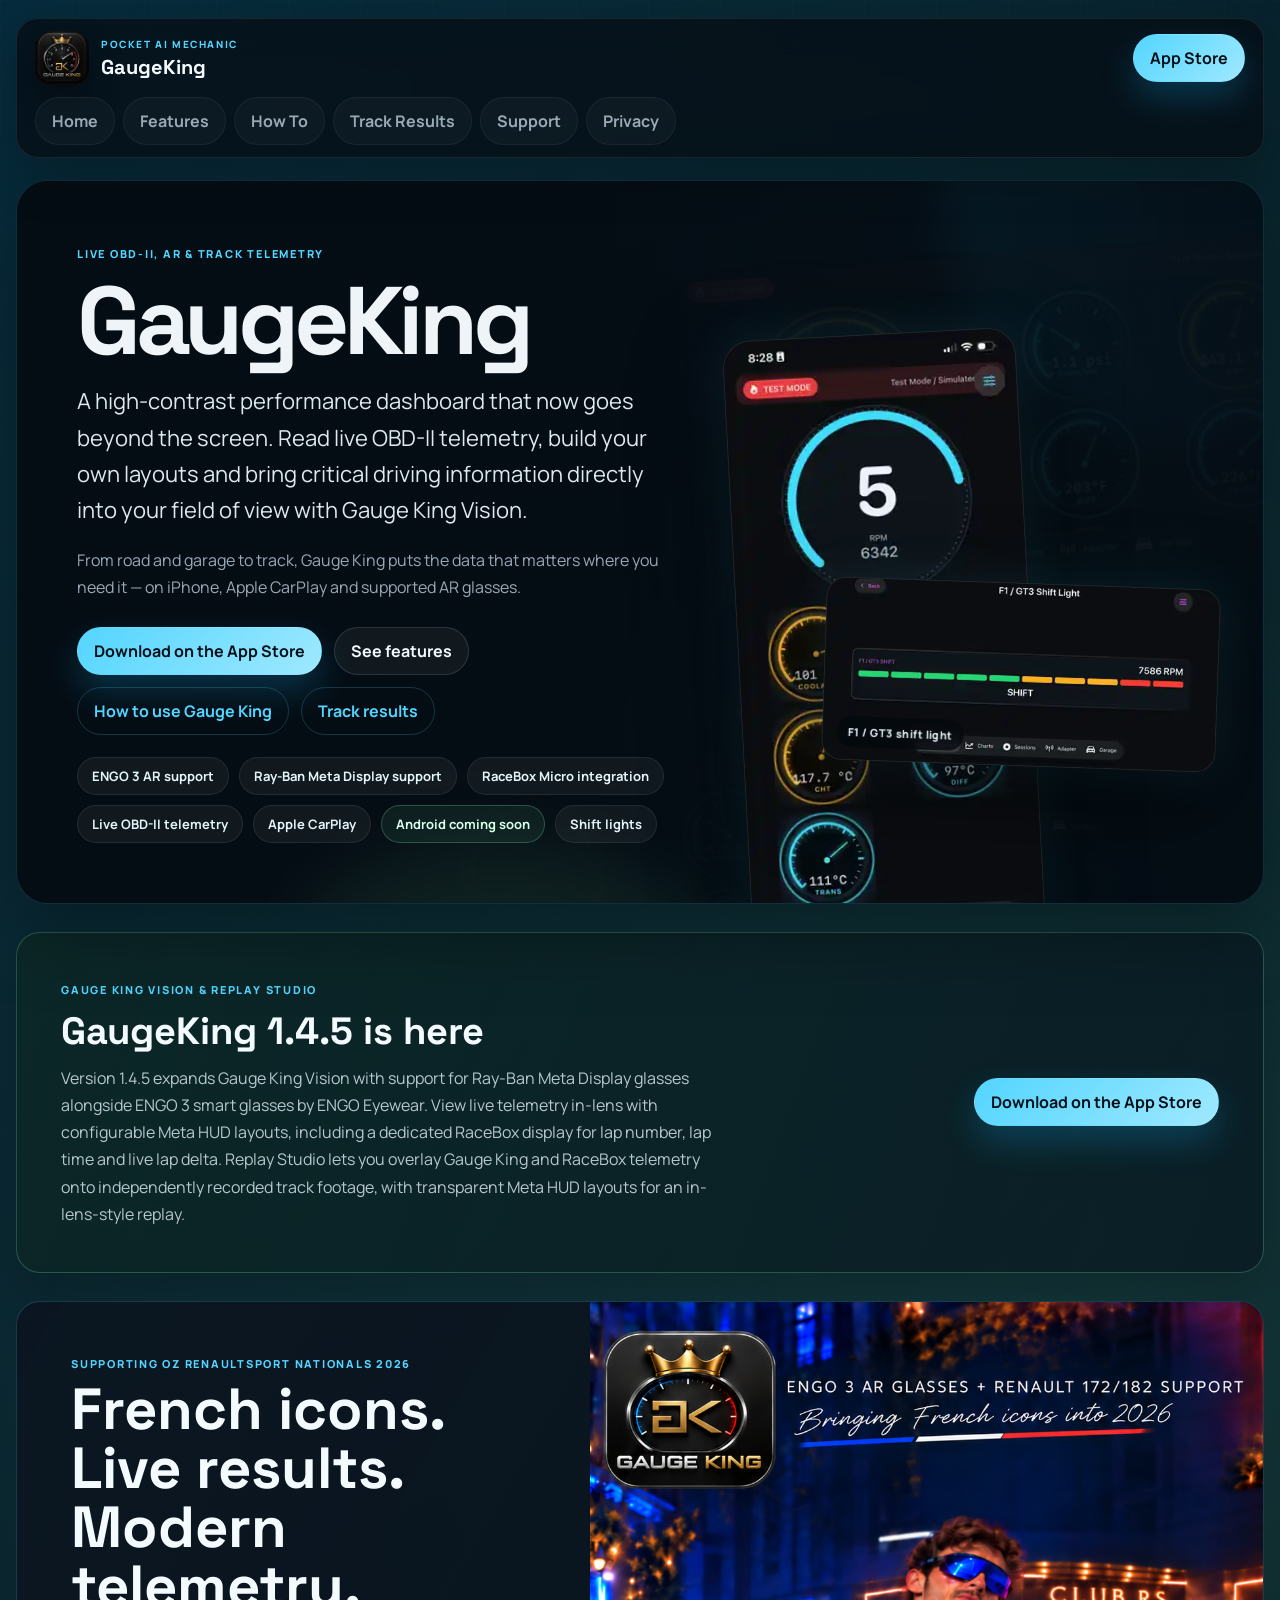
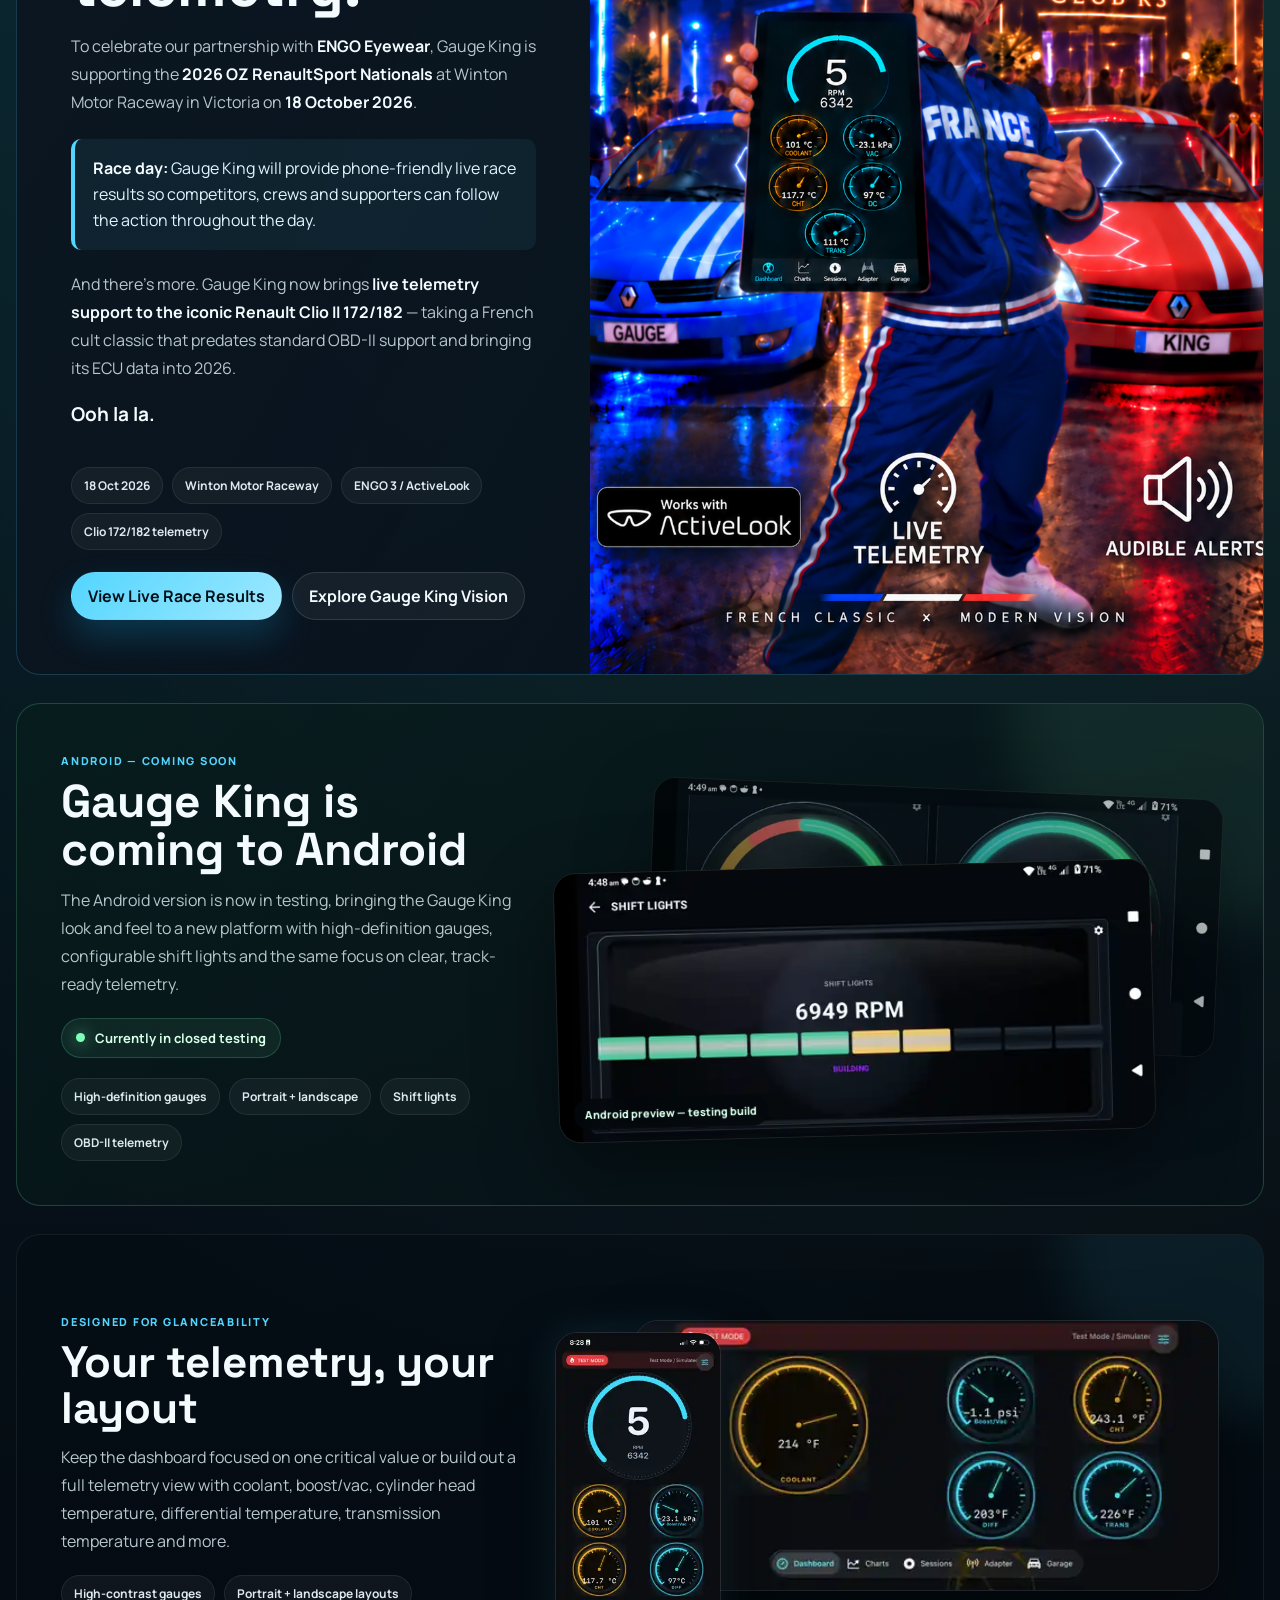
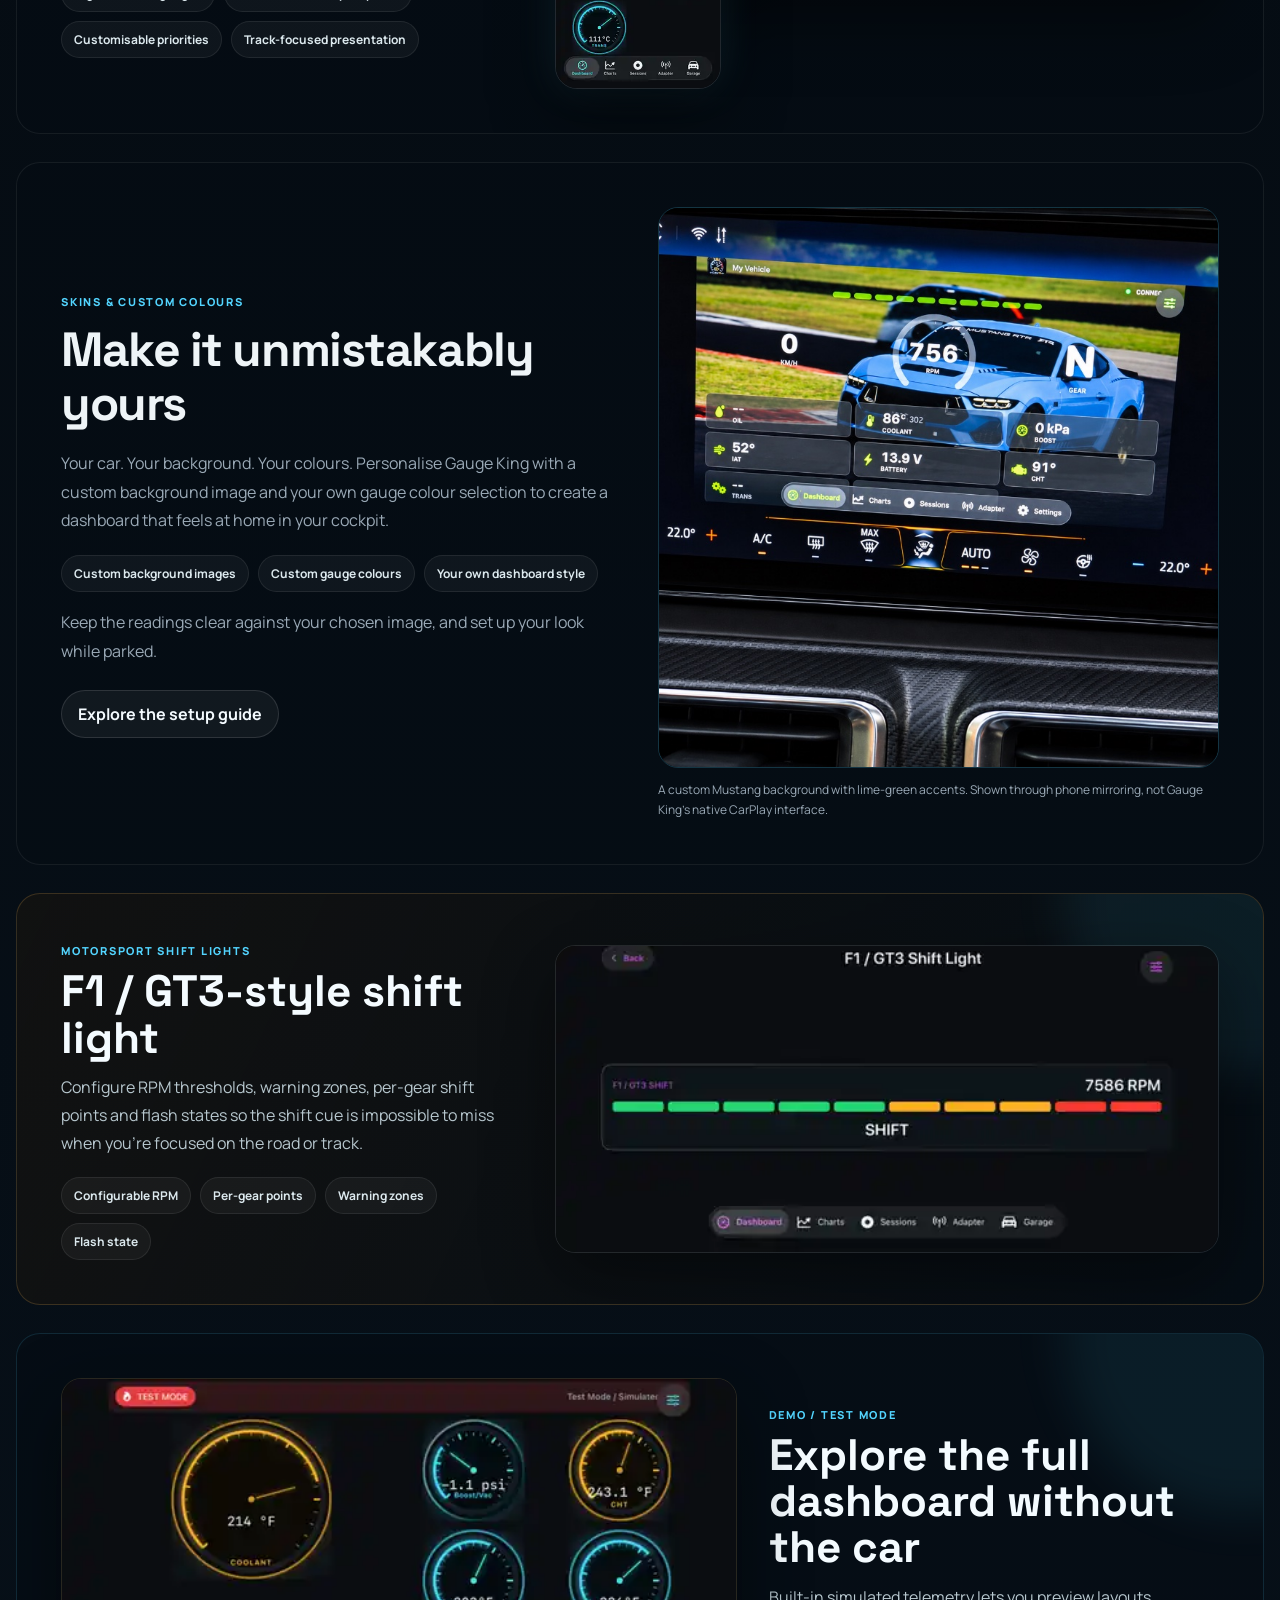
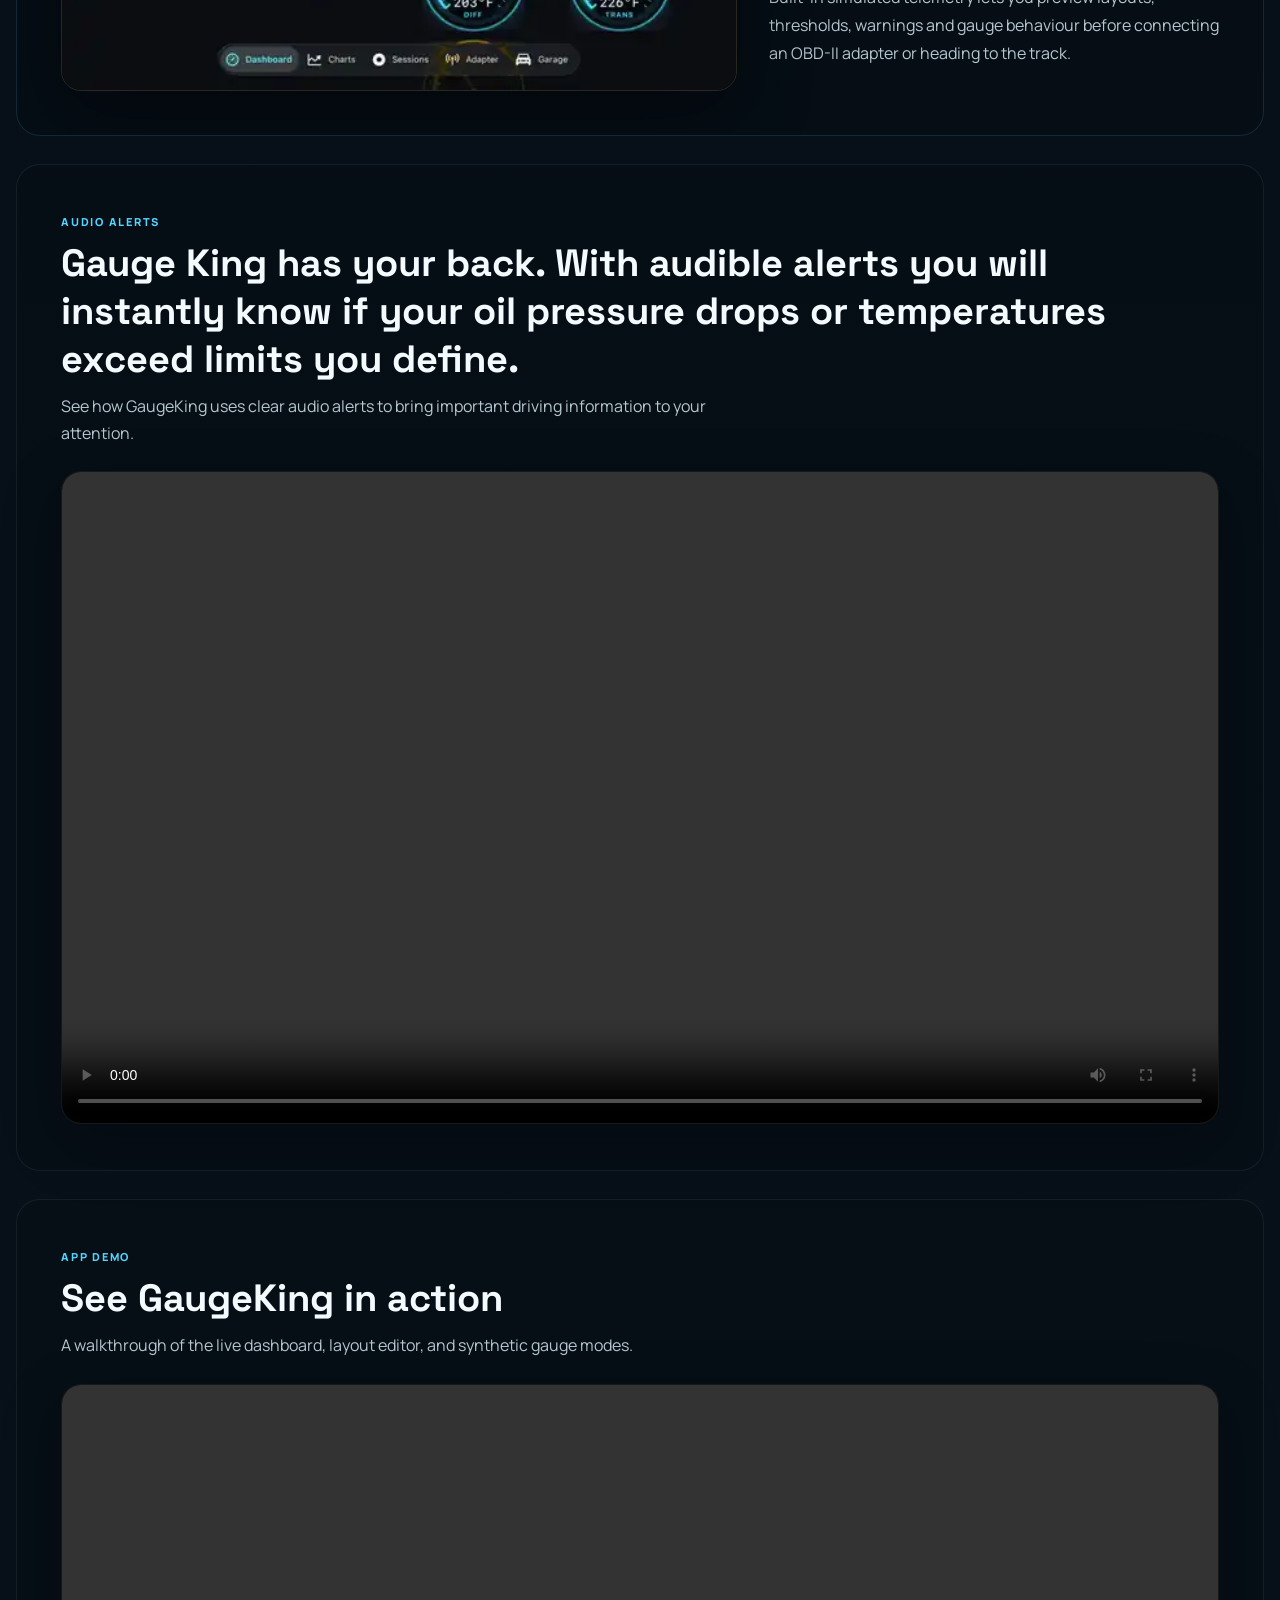
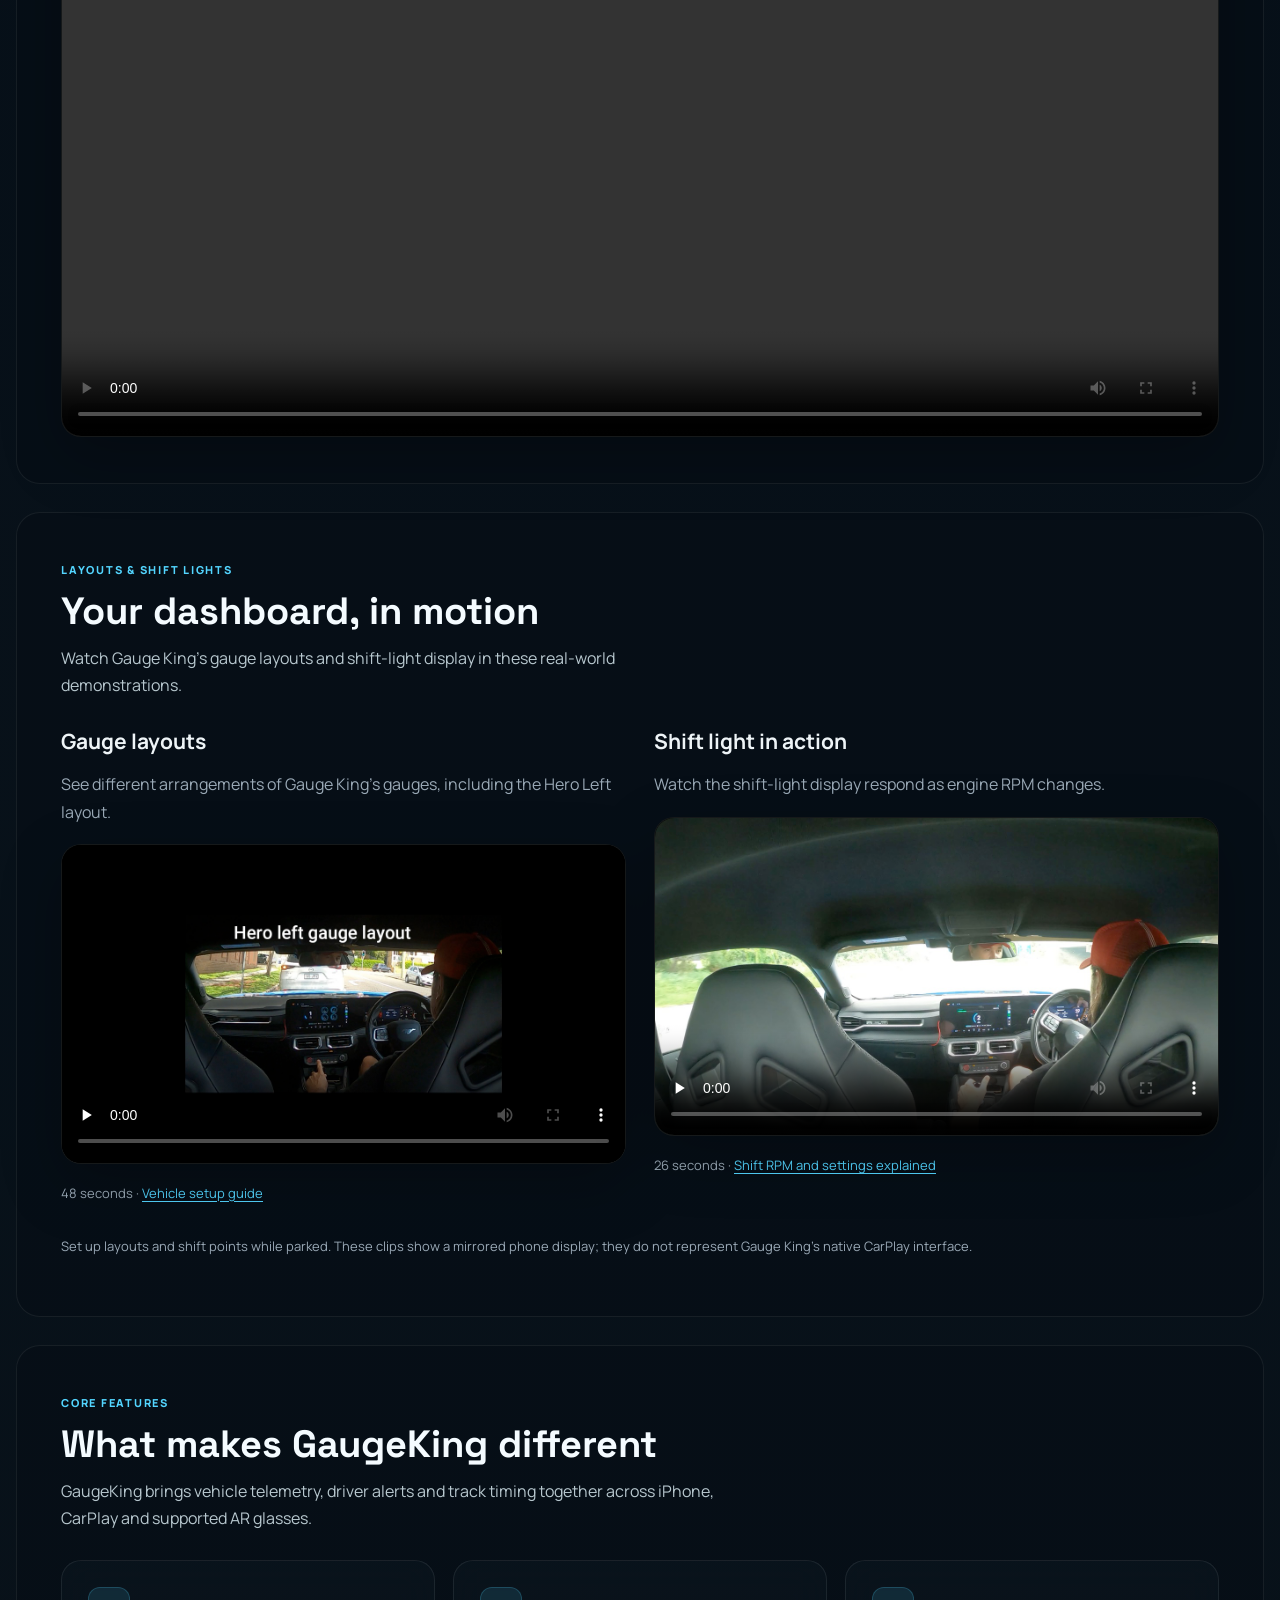
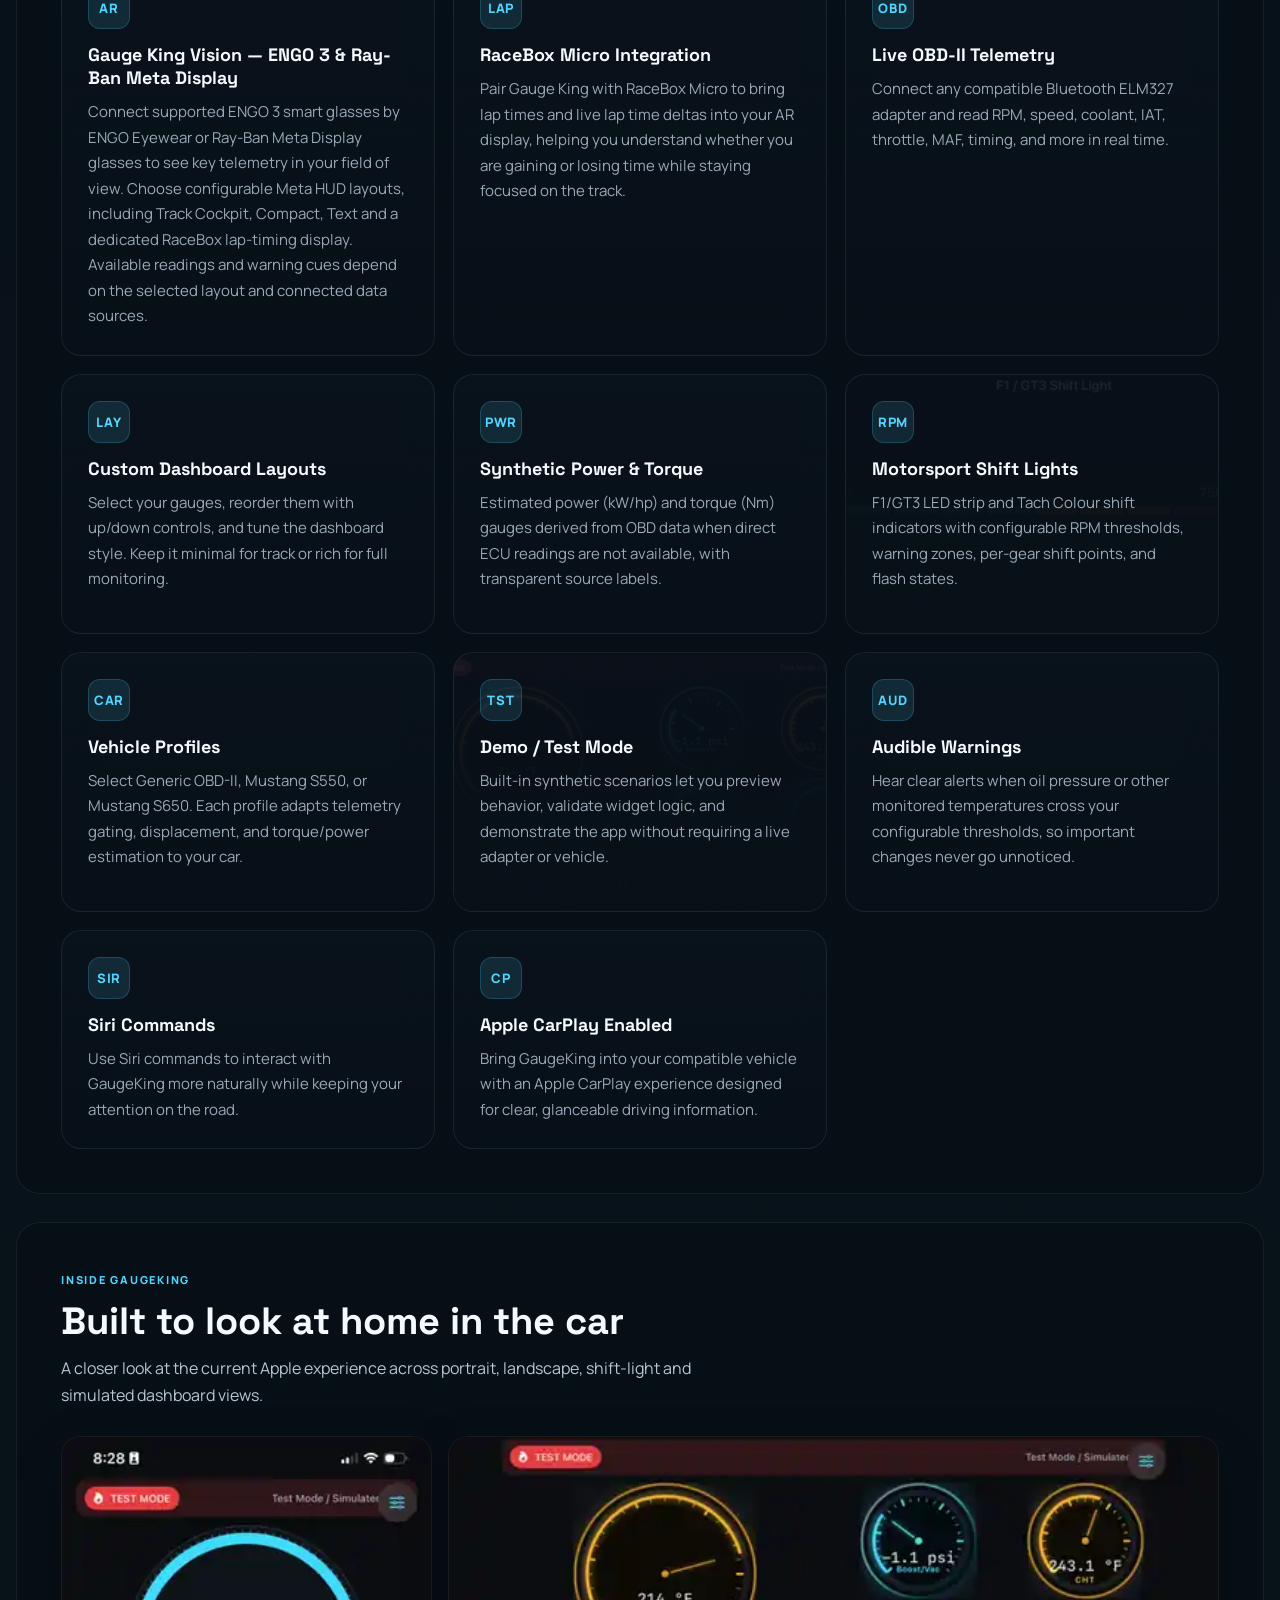
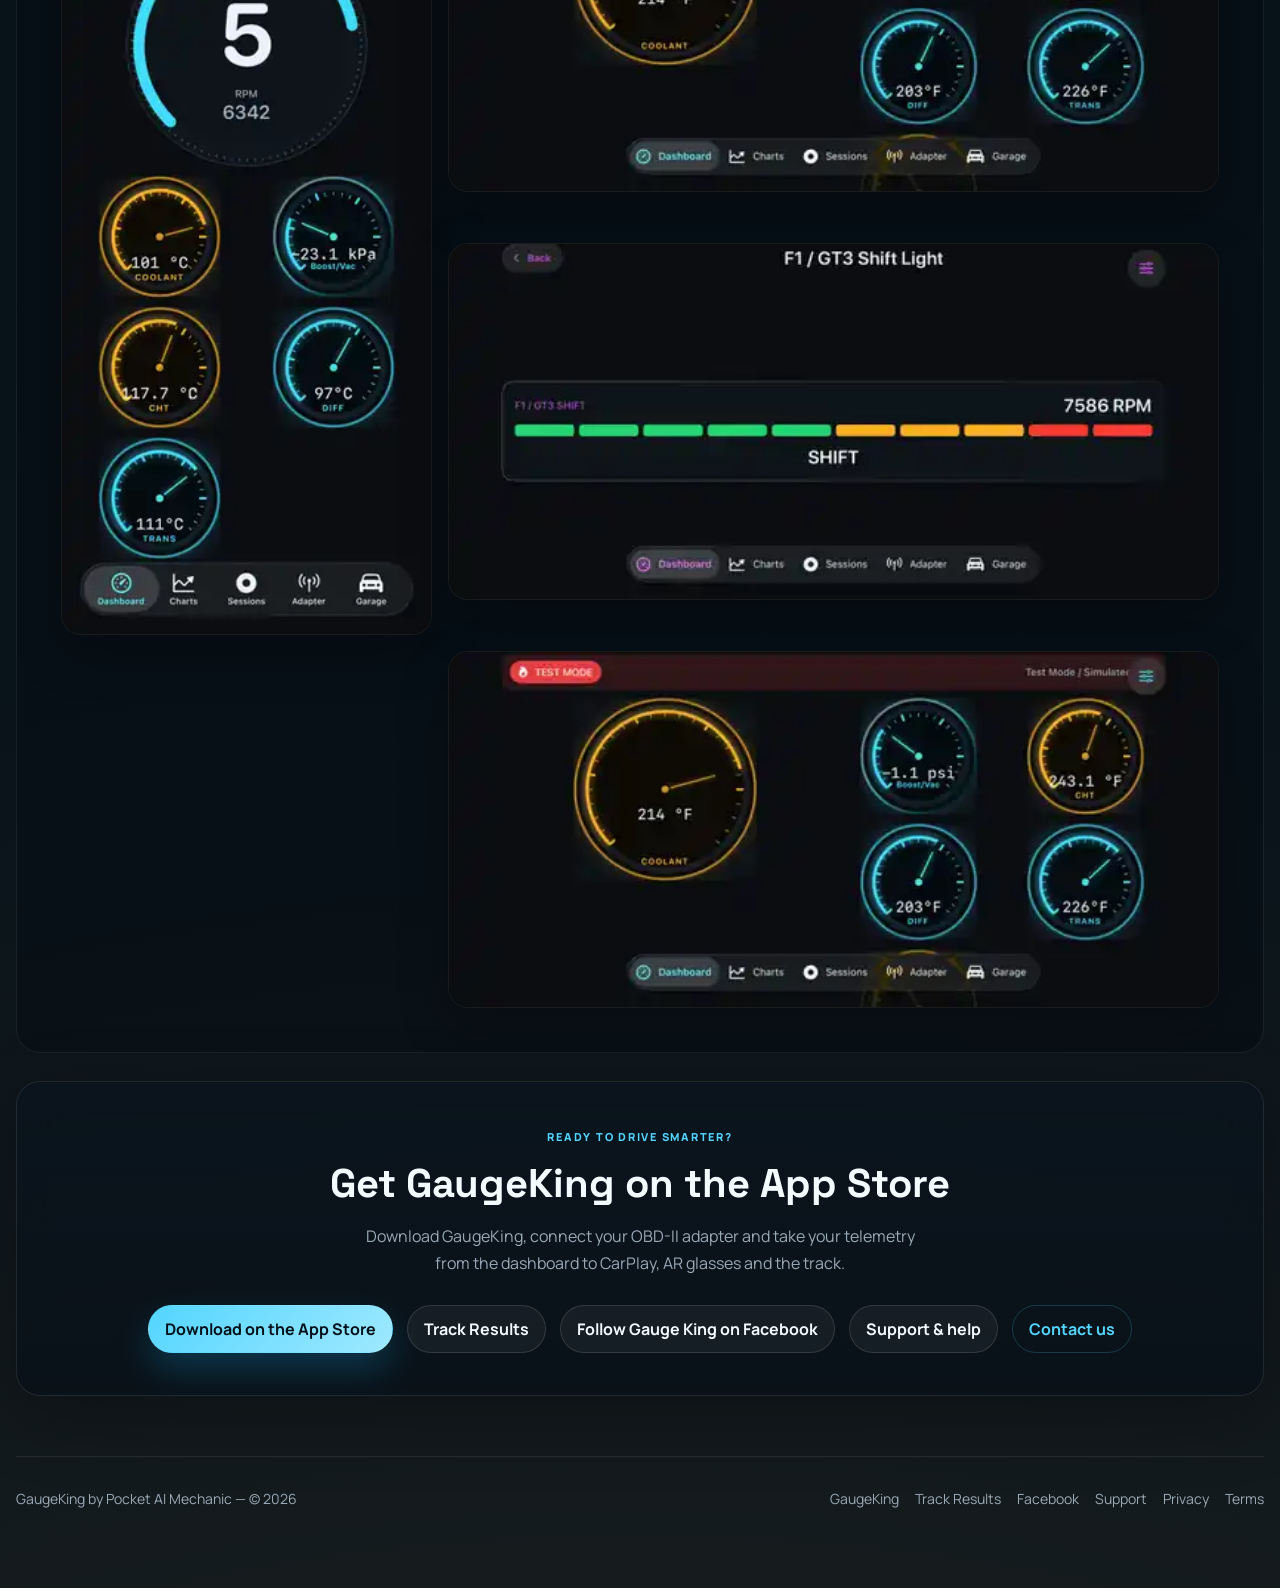
==== commit 5dd6d830: "Showcase gauge layout videos, shift lights and custom skins Add streaming-friendly demo videos with " ====
--- a/docs/index.html
+++ b/docs/index.html
@@ -11,7 +11,7 @@
   <link rel="preconnect" href="https://fonts.googleapis.com" />
   <link rel="preconnect" href="https://fonts.gstatic.com" crossorigin />
   <link rel="stylesheet" href="https://fonts.googleapis.com/css2?family=Manrope:wght@400;500;600;700;800&family=Space+Grotesk:wght@500;700&display=swap" />
-  <link rel="stylesheet" href="assets/gaugeking.css" />
+  <link rel="stylesheet" href="assets/gaugeking.css?v=20261115-skins" />
 </head>
 <body class="landing-body">
   <div class="page-shell">
@@ -130,6 +130,23 @@
         </div>
       </section>
 
+      <section class="landing-section gk-skins-showcase" id="skins" aria-labelledby="skins-title">
+        <div class="gk-skins-copy" data-reveal>
+          <span class="section-tag">Skins &amp; custom colours</span>
+          <h2 id="skins-title">Make it unmistakably yours</h2>
+          <p>Your car. Your background. Your colours. Personalise Gauge King with a custom background image and your own gauge colour selection to create a dashboard that feels at home in your cockpit.</p>
+          <div class="feature-pills"><span>Custom background images</span><span>Custom gauge colours</span><span>Your own dashboard style</span></div>
+          <p>Keep the readings clear against your chosen image, and set up your look while parked.</p>
+          <a class="button-link secondary" href="how-to/#vehicle">Explore the setup guide</a>
+        </div>
+        <figure class="gk-skins-media" data-reveal>
+          <a href="assets/screens/gk-custom-skin-mustang.jpg" aria-label="View larger image of Gauge King's custom Mustang skin">
+            <img src="assets/screens/gk-custom-skin-mustang.jpg" alt="Gauge King dashboard with a blue Mustang photo background, bright lime-green accents and translucent telemetry cards on a vehicle display" width="768" height="768" loading="lazy" decoding="async" />
+          </a>
+          <figcaption>A custom Mustang background with lime-green accents. Shown through phone mirroring, not Gauge King's native CarPlay interface.</figcaption>
+        </figure>
+      </section>
+
       <section class="landing-section feature-visual feature-visual--shift" id="shift-light" aria-labelledby="shift-title">
         <div class="feature-visual-copy" data-reveal>
           <span class="section-tag">Motorsport shift lights</span>
@@ -165,6 +182,39 @@
       <section class="landing-section gk-video-section" id="demo" aria-labelledby="demo-title">
         <div class="gk-section-intro" data-reveal><span class="section-tag">App demo</span><h2 id="demo-title">See GaugeKing in action</h2><p>A walkthrough of the live dashboard, layout editor, and synthetic gauge modes.</p></div>
         <div class="gk-video-wrap" data-reveal><video controls playsinline preload="metadata" aria-label="GaugeKing demo video"><source src="https://pocketaimechanic.com/media/GaugeKingPreview.mp4" type="video/mp4" />Your browser does not support the video tag.</video></div>
+      </section>
+
+      <section class="landing-section gk-video-section" id="dashboard-videos" aria-labelledby="dashboard-videos-title">
+        <div class="gk-section-intro" data-reveal>
+          <span class="section-tag">Layouts &amp; shift lights</span>
+          <h2 id="dashboard-videos-title">Your dashboard, in motion</h2>
+          <p>Watch Gauge King's gauge layouts and shift-light display in these real-world demonstrations.</p>
+        </div>
+        <div class="gk-demo-videos">
+          <article data-reveal>
+            <h3 id="layouts-video-title">Gauge layouts</h3>
+            <p>See different arrangements of Gauge King's gauges, including the Hero Left layout.</p>
+            <div class="gk-video-wrap">
+              <video controls playsinline preload="none" poster="assets/videos/gauge-layouts-poster.jpg" aria-labelledby="layouts-video-title" aria-describedby="layouts-video-note">
+                <source src="assets/videos/gauge-layouts.mp4" type="video/mp4" />
+                Your browser does not support embedded video. <a href="assets/videos/gauge-layouts.mp4">Watch the gauge layouts video</a>.
+              </video>
+            </div>
+            <p class="gk-demo-note" id="layouts-video-note">48 seconds &middot; <a href="how-to/#vehicle">Vehicle setup guide</a></p>
+          </article>
+          <article data-reveal>
+            <h3 id="shift-video-title">Shift light in action</h3>
+            <p>Watch the shift-light display respond as engine RPM changes.</p>
+            <div class="gk-video-wrap">
+              <video controls playsinline preload="none" poster="assets/videos/shift-light-poster.jpg" aria-labelledby="shift-video-title" aria-describedby="shift-video-note">
+                <source src="assets/videos/shift-light.mp4" type="video/mp4" />
+                Your browser does not support embedded video. <a href="assets/videos/shift-light.mp4">Watch the shift-light video</a>.
+              </video>
+            </div>
+            <p class="gk-demo-note" id="shift-video-note">26 seconds &middot; <a href="how-to/#vehicle">Shift RPM and settings explained</a></p>
+          </article>
+        </div>
+        <p class="gk-demo-note">Set up layouts and shift points while parked. These clips show a mirrored phone display; they do not represent Gauge King's native CarPlay interface.</p>
       </section>
 
       <section class="landing-section" id="features" aria-labelledby="features-title">
--- a/docs/assets/gaugeking.css
+++ b/docs/assets/gaugeking.css
@@ -76,6 +76,24 @@
 .ozrs-copy h2{margin:9px 0 15px;color:#f4fbff;font-family:"Space Grotesk",sans-serif;font-size:clamp(34px,4.7vw,58px);line-height:1.02}
 .ozrs-copy p{margin:0 0 16px;color:#b7c7ce;line-height:1.75;font-size:16px}
 .ozrs-copy strong{color:#f4fbff}
+.gk-skins-showcase{display:grid;grid-template-columns:minmax(0,1fr) minmax(0,1fr);align-items:center;gap:36px}
+.gk-skins-copy h2{margin:12px 0 18px;font-family:"Space Grotesk",sans-serif;font-size:clamp(30px,4vw,48px);line-height:1.12;letter-spacing:-.03em}
+.gk-skins-copy p{color:var(--muted);line-height:1.8}
+.gk-skins-copy .button-link{margin-top:8px}
+.gk-skins-media{min-width:0;margin:0}
+.gk-skins-media a{display:block;border-radius:20px;overflow:hidden;border:1px solid rgba(83,213,255,.2)}
+.gk-skins-media a:focus-visible{outline:3px solid var(--brand);outline-offset:4px}
+.gk-skins-media img{display:block;width:100%;height:auto}
+.gk-skins-media figcaption{margin-top:12px;color:var(--muted);font-size:12px;line-height:1.7}
+@media(max-width:760px){.gk-skins-showcase{grid-template-columns:1fr;gap:24px}}
+.gk-demo-videos{display:grid;grid-template-columns:repeat(2,minmax(0,1fr));gap:28px;margin-top:28px}
+.gk-demo-videos article{min-width:0}
+.gk-demo-videos h3{margin:0 0 8px;color:var(--ink);font-size:21px}
+.gk-demo-videos p{color:var(--muted);line-height:1.7}
+.gk-demo-videos .gk-video-wrap{margin-top:18px}
+.gk-demo-note{color:var(--muted);font-size:13px;line-height:1.7;margin-top:18px}
+.gk-demo-note a{color:var(--brand);text-underline-offset:3px}
+@media(max-width:760px){.gk-demo-videos{grid-template-columns:1fr}}
 .ozrs-callout{margin:7px 0 20px;padding:16px 18px;border-left:4px solid var(--brand);border-radius:10px;background:rgba(83,213,255,.07);color:#dff6ff;line-height:1.65}
 .ozrs-ooh{color:#f4fbff!important;font-size:19px!important}
 .ozrs-actions{display:flex;flex-wrap:wrap;gap:10px;margin-top:22px}
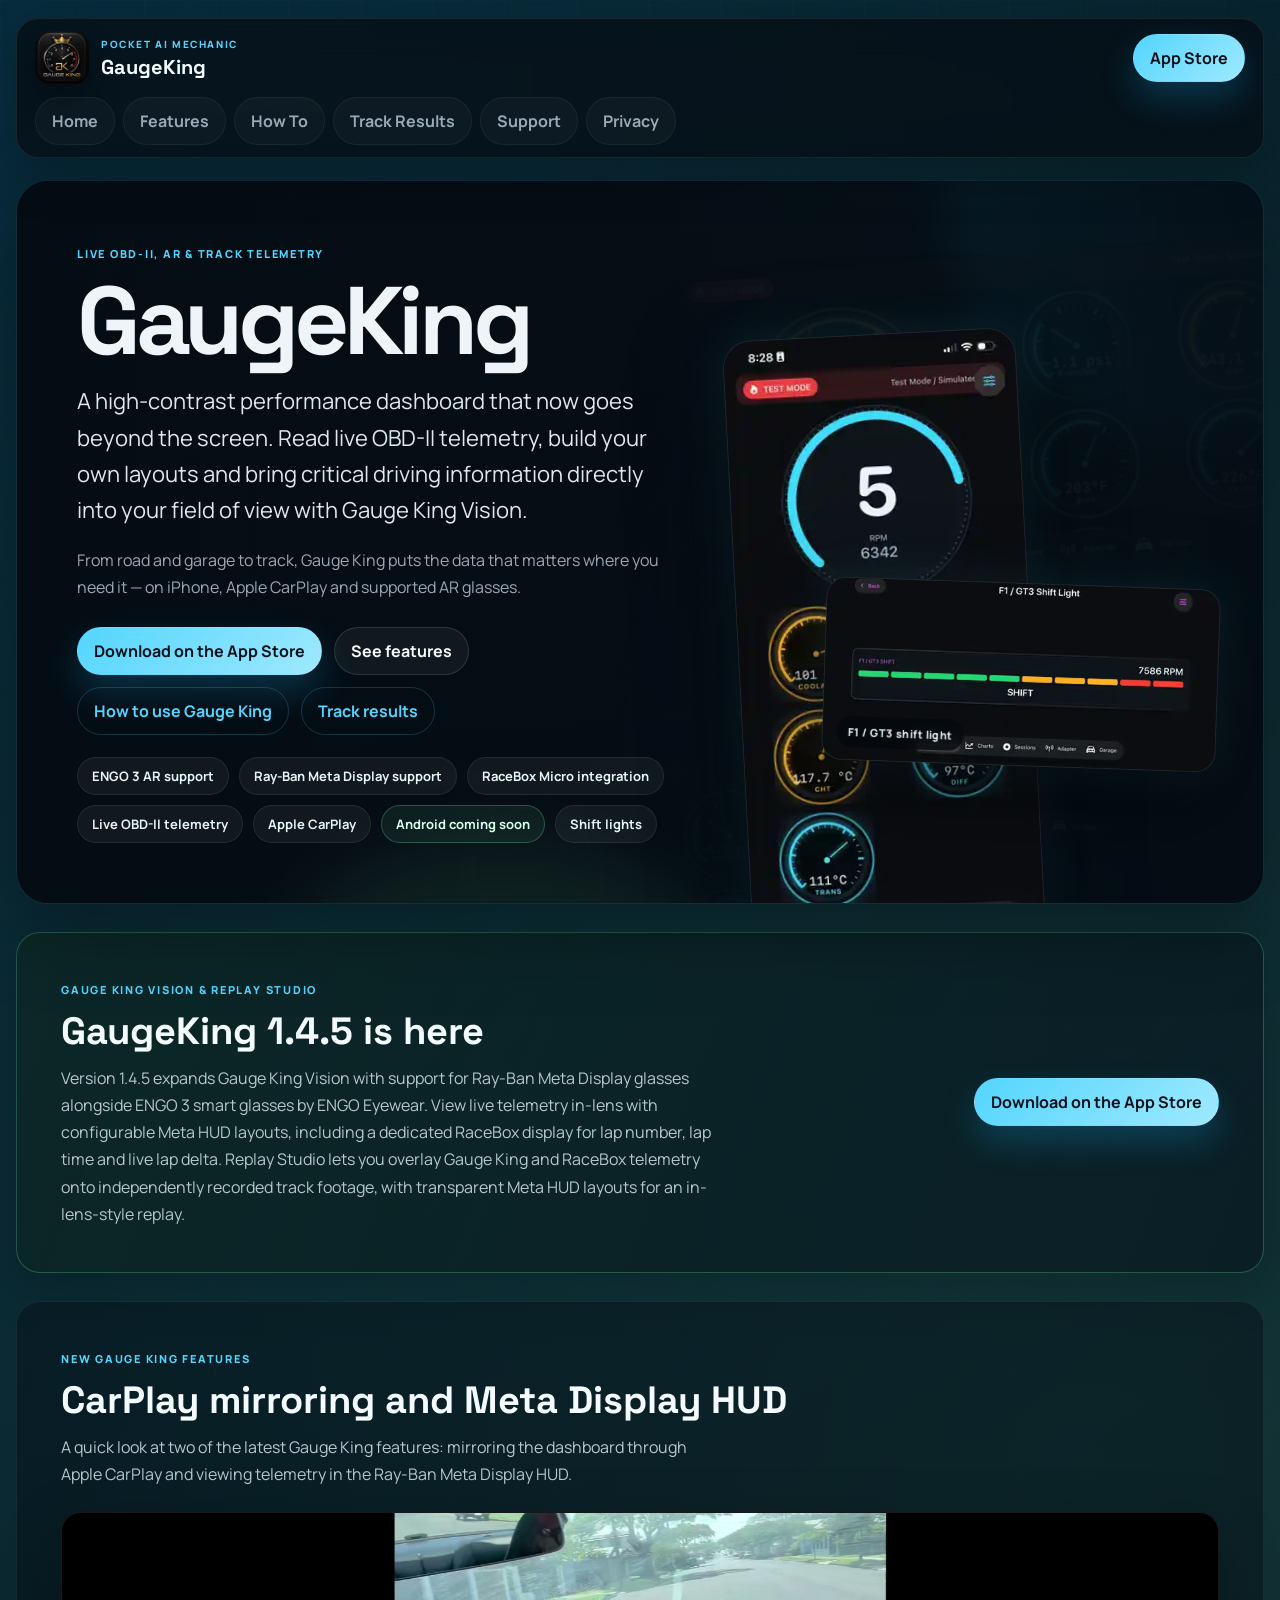
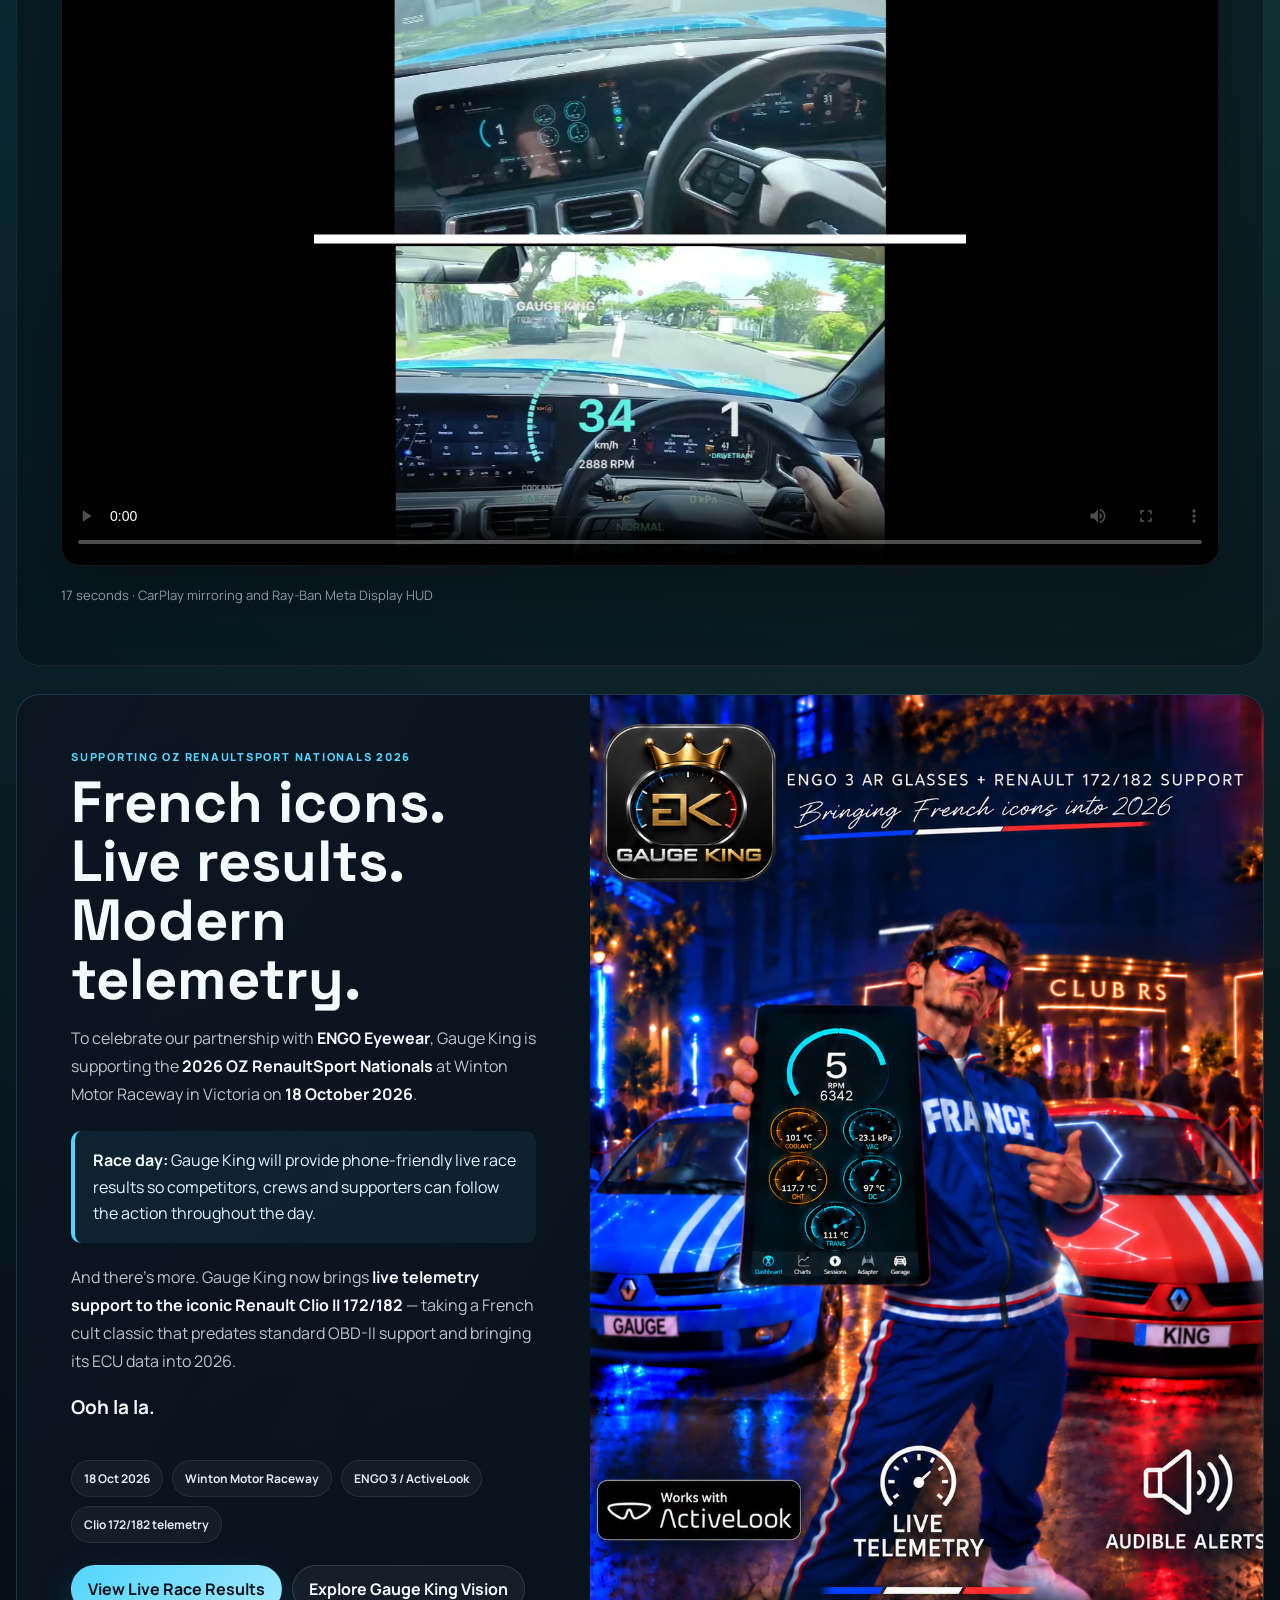
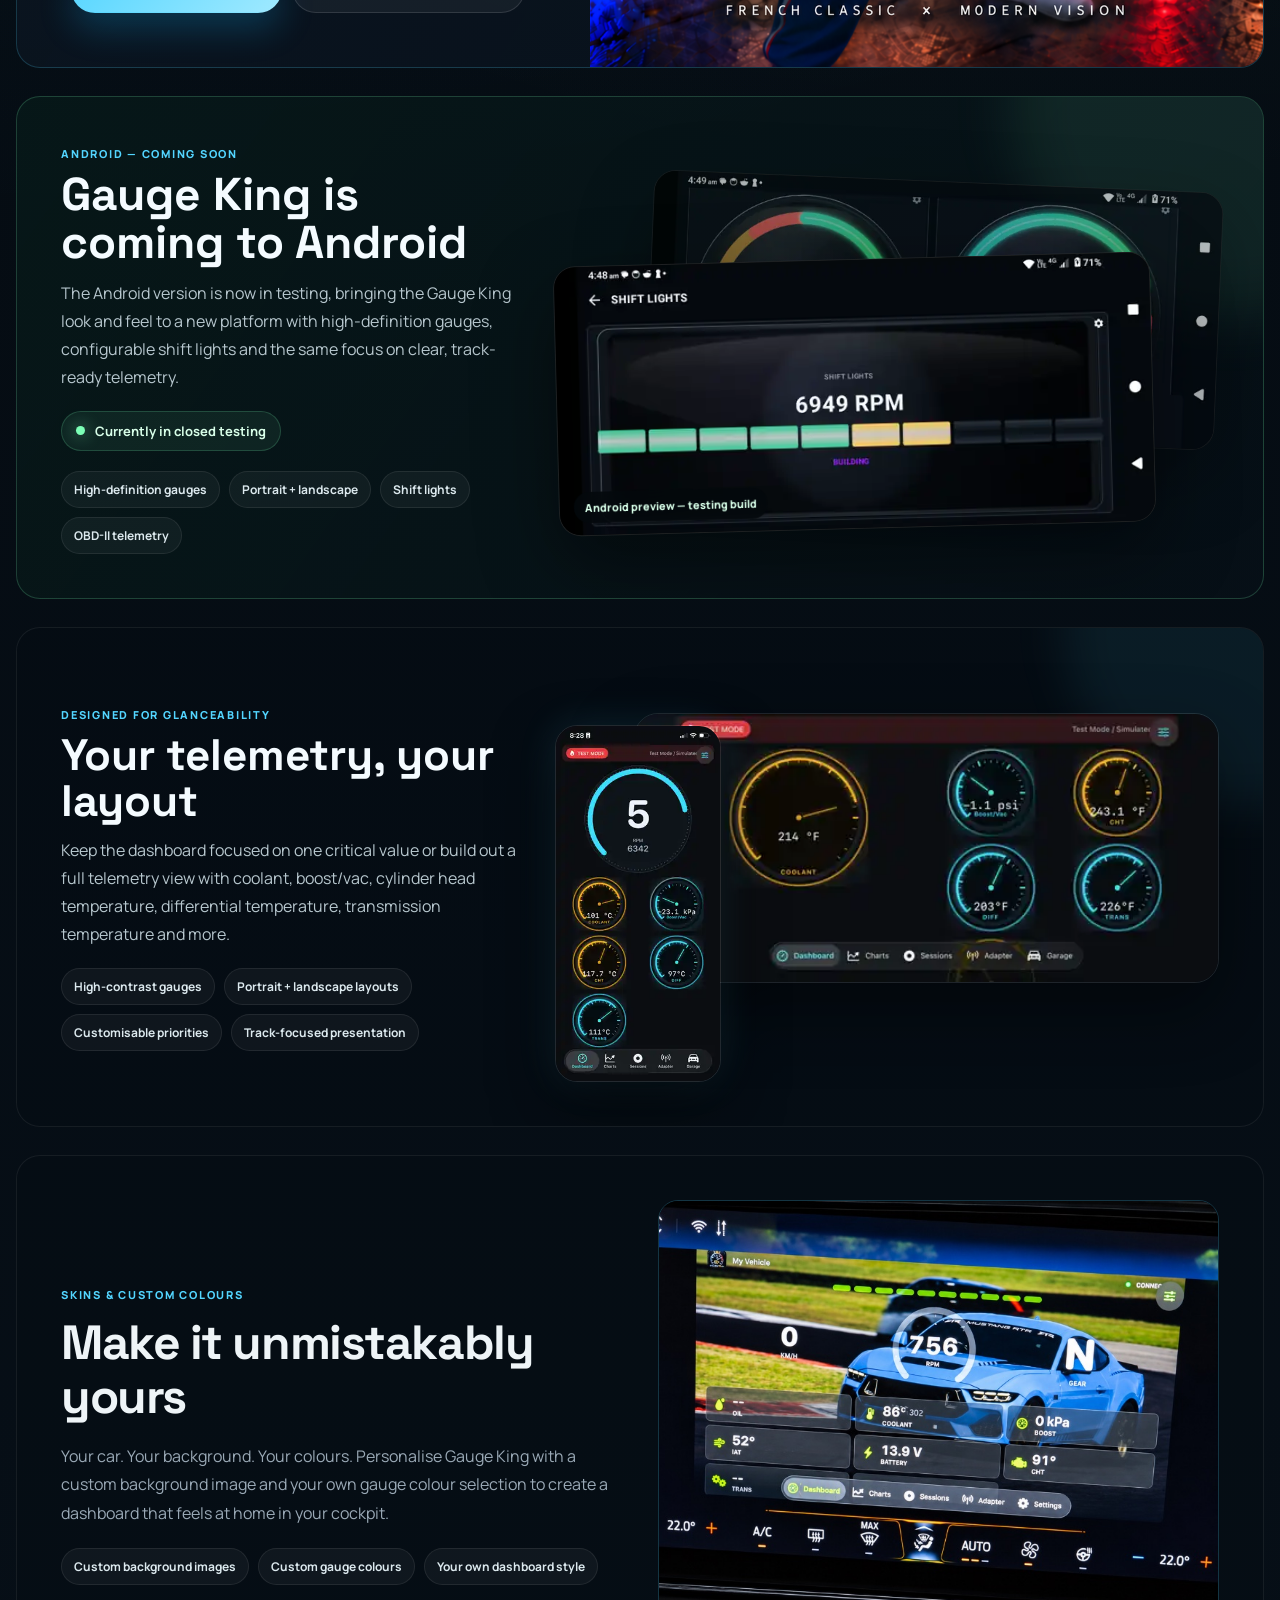
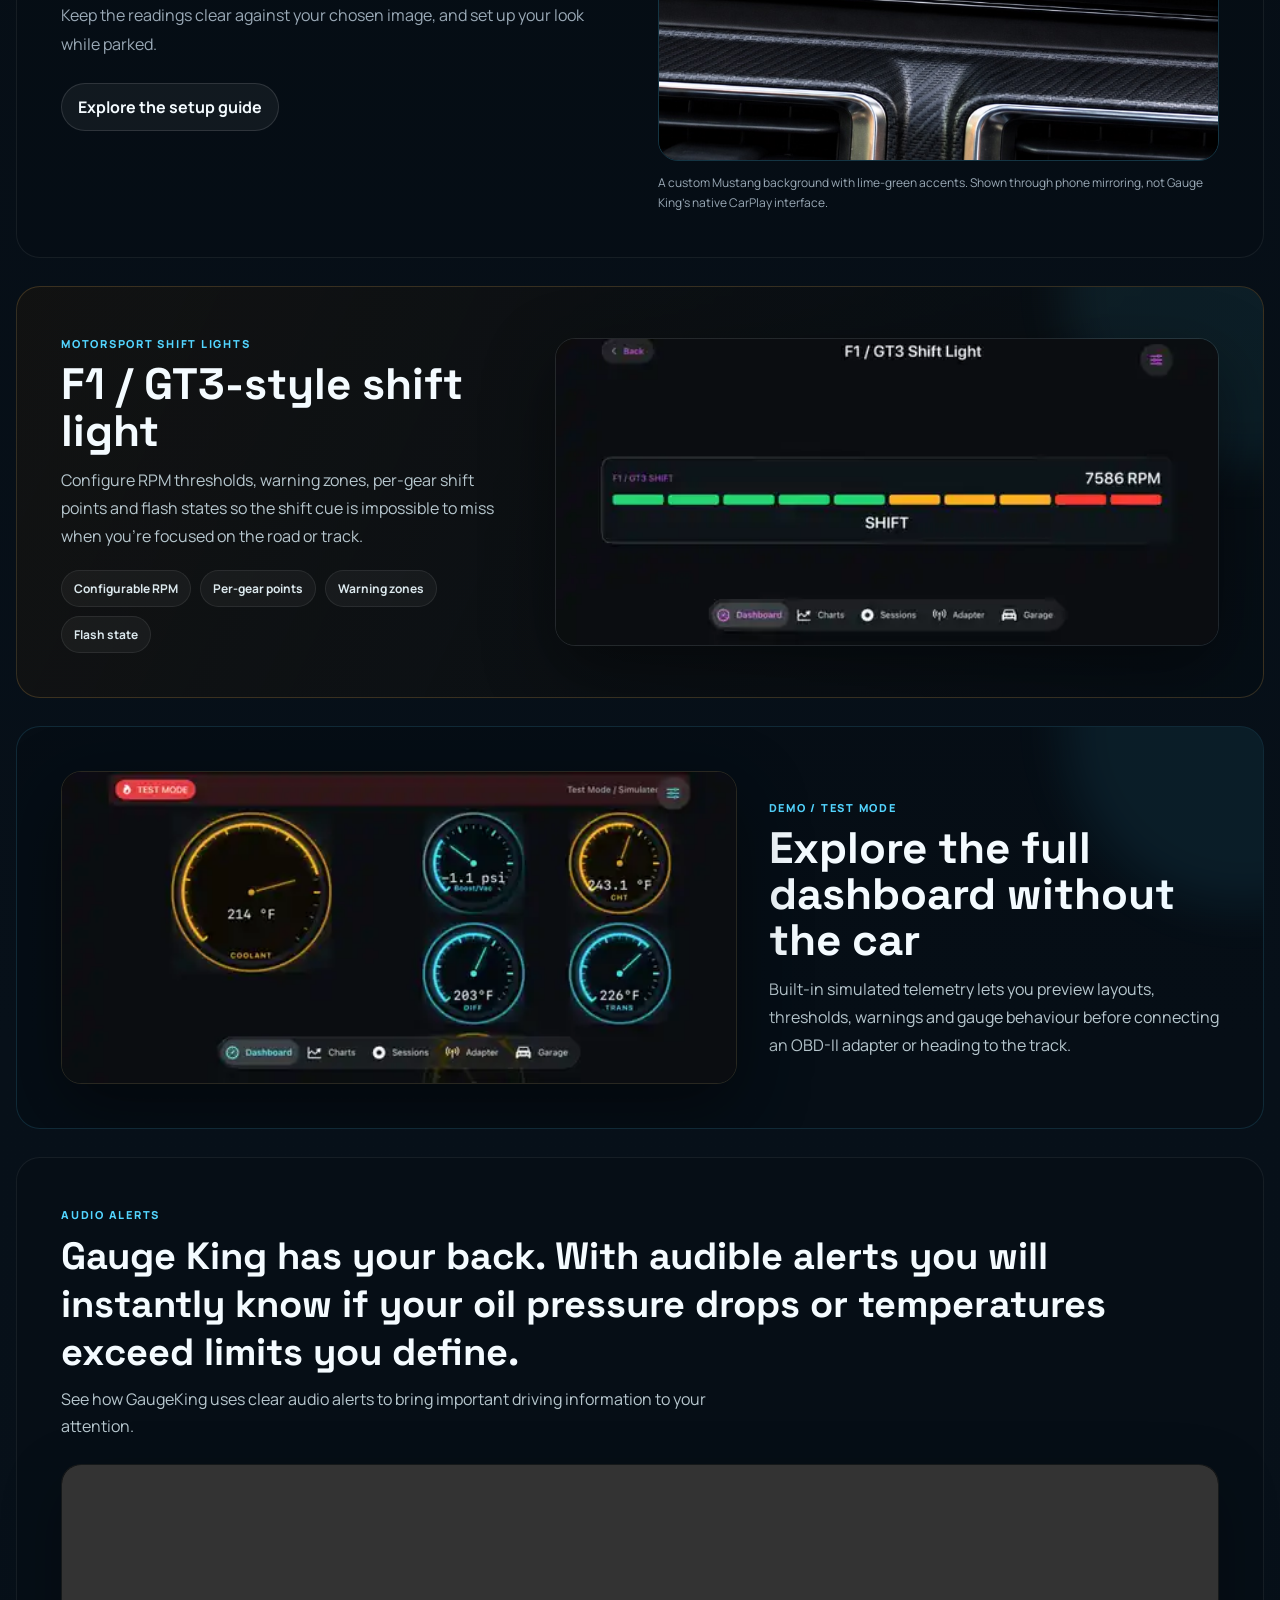
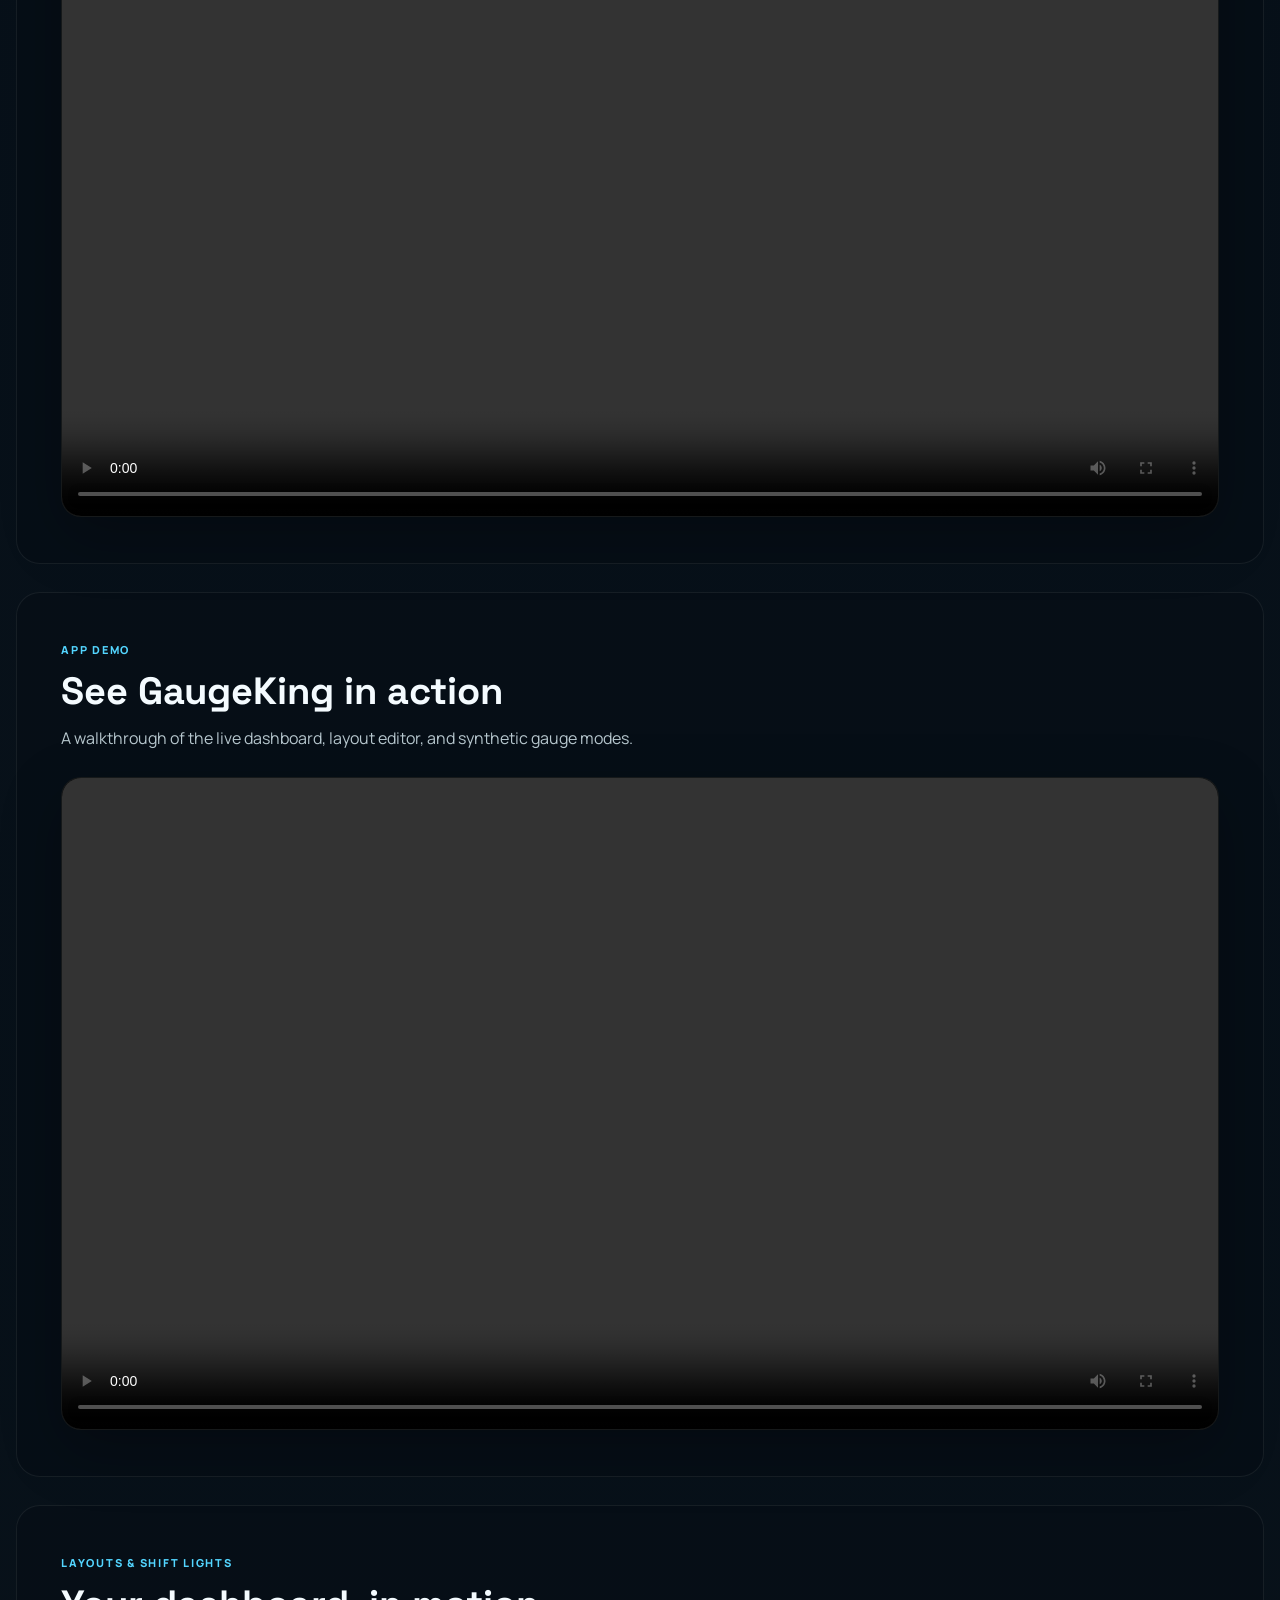
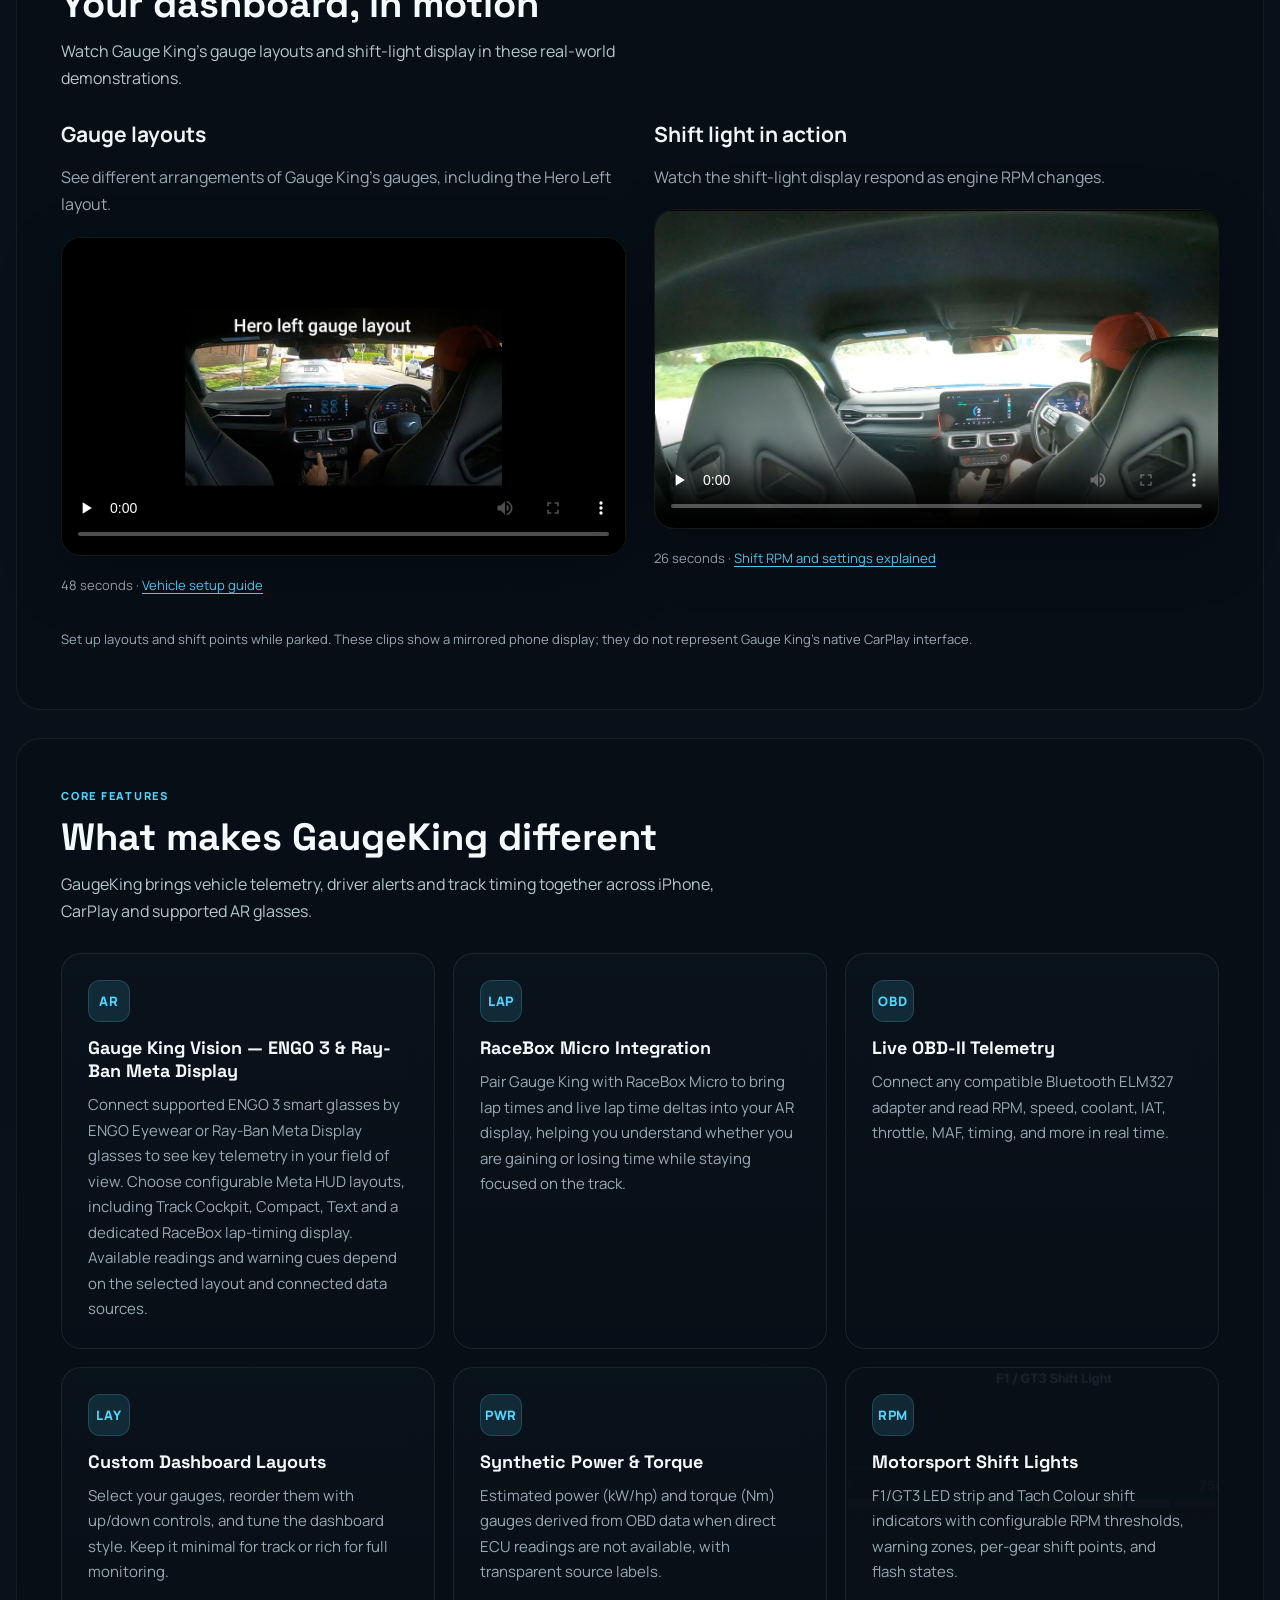
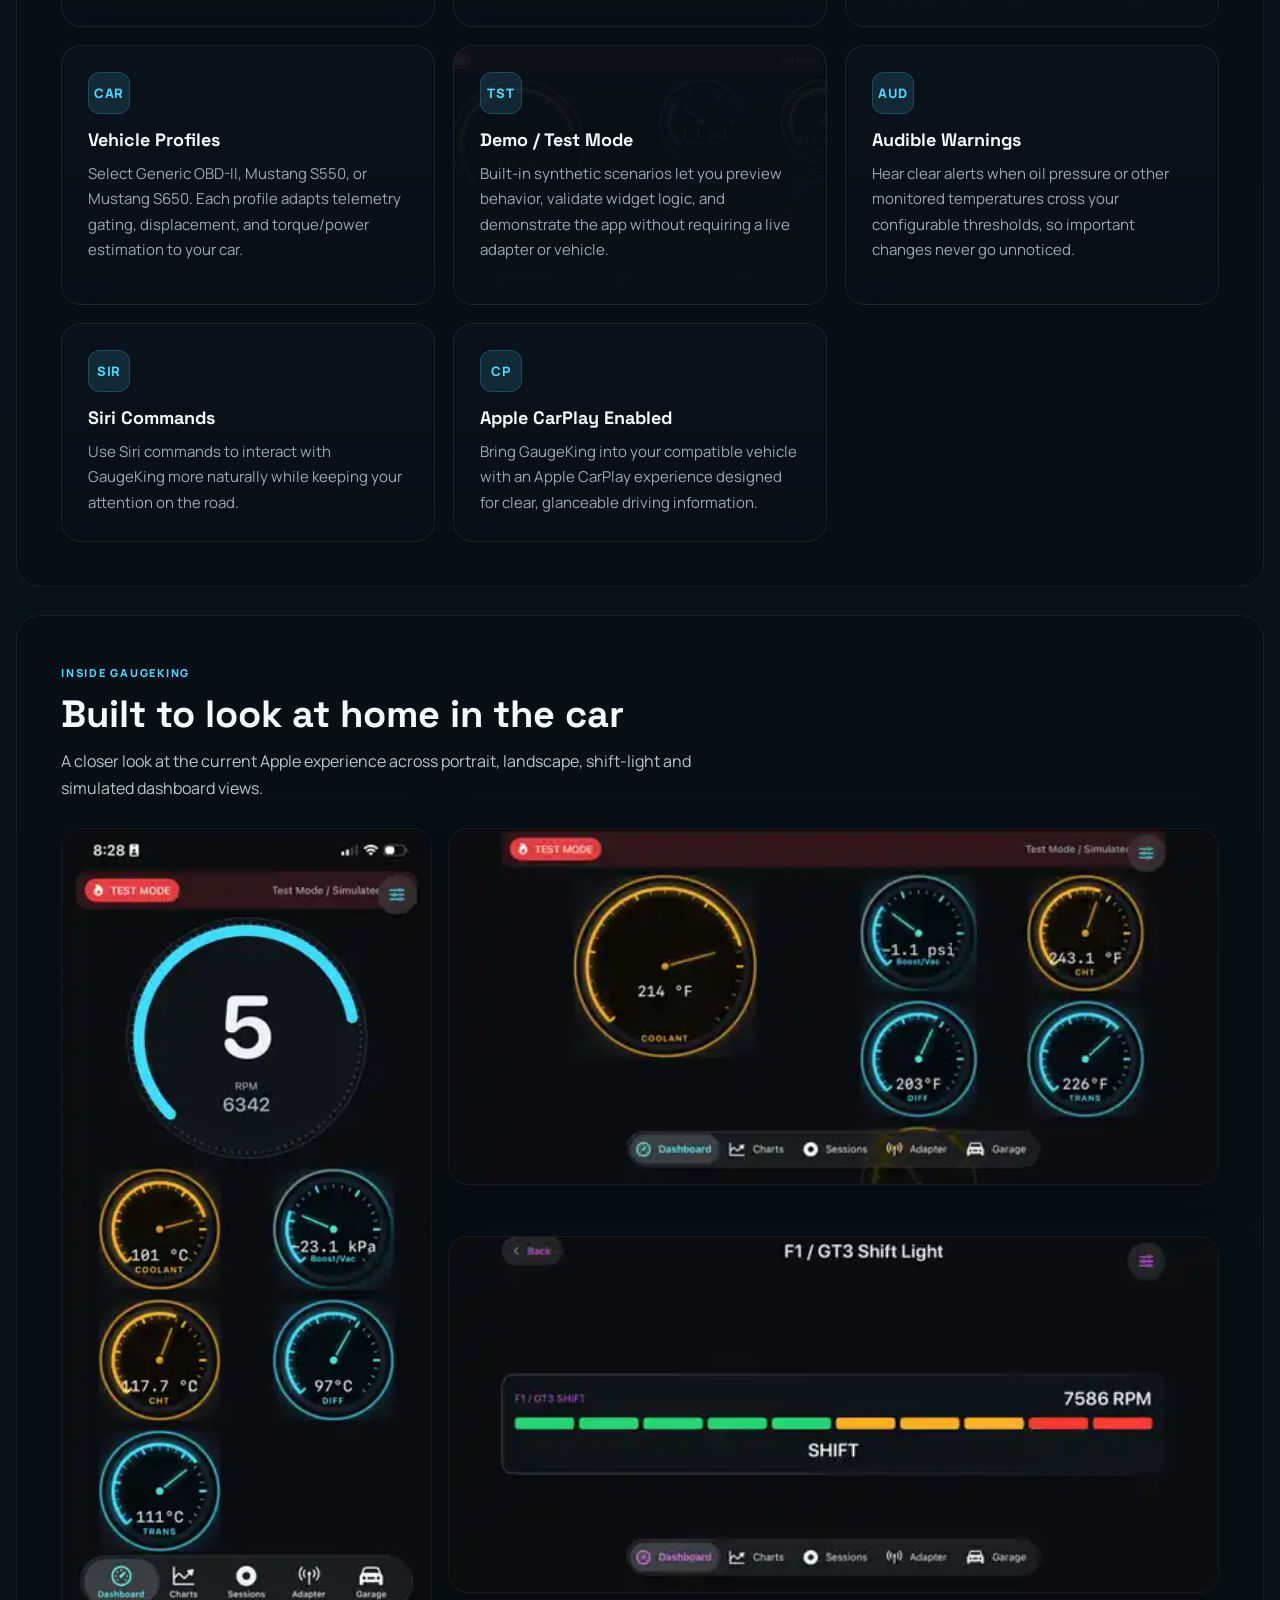
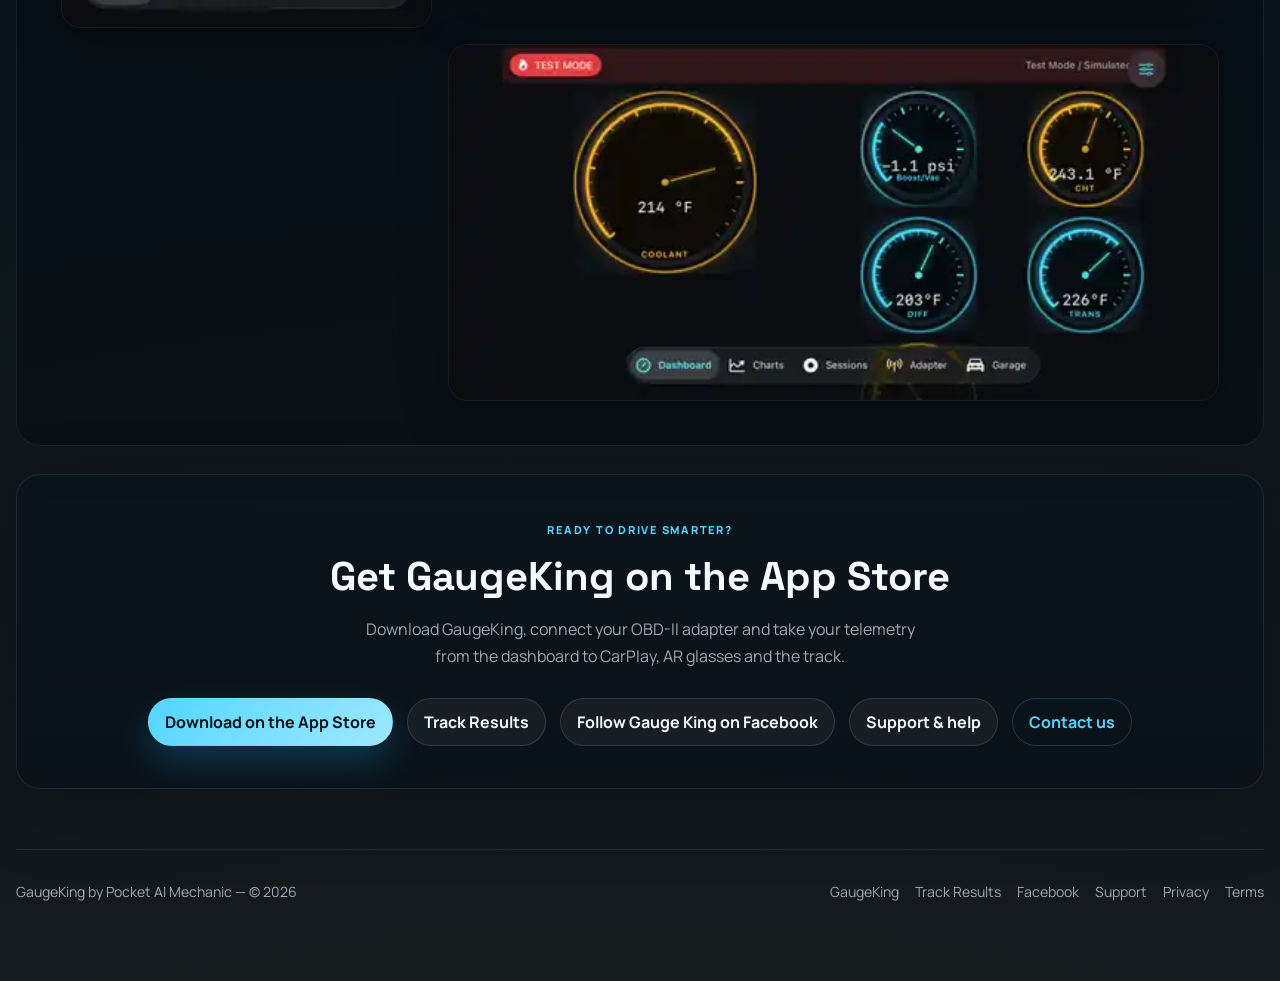
==== commit 0d48b49e: "Add CarPlay and Meta HUD demo video" ====
--- a/docs/index.html
+++ b/docs/index.html
@@ -70,6 +70,21 @@
         <a class="button-link primary" href="https://apps.apple.com/au/app/gauge-king/id6777585502" target="_blank" rel="noopener noreferrer">Download on the App Store</a>
       </section>
 
+      <section class="landing-section gk-video-section" id="carplay-meta-demo" aria-labelledby="carplay-meta-demo-title">
+        <div class="gk-section-intro" data-reveal>
+          <span class="section-tag">New Gauge King features</span>
+          <h2 id="carplay-meta-demo-title">CarPlay mirroring and Meta Display HUD</h2>
+          <p>A quick look at two of the latest Gauge King features: mirroring the dashboard through Apple CarPlay and viewing telemetry in the Ray-Ban Meta Display HUD.</p>
+        </div>
+        <div class="gk-video-wrap" data-reveal>
+          <video controls playsinline preload="metadata" poster="assets/videos/carplay-meta-hud-poster.jpg" aria-labelledby="carplay-meta-demo-title" aria-describedby="carplay-meta-demo-note">
+            <source src="assets/videos/carplay-meta-hud.mp4" type="video/mp4" />
+            Your browser does not support embedded video. <a href="assets/videos/carplay-meta-hud.mp4">Watch the CarPlay and Meta Display demo</a>.
+          </video>
+        </div>
+        <p class="gk-demo-note" id="carplay-meta-demo-note">17 seconds &middot; CarPlay mirroring and Ray-Ban Meta Display HUD</p>
+      </section>
+
       <section class="landing-section ozrs-support" id="ozrs-2026" aria-labelledby="ozrs-title">
         <div class="ozrs-copy" data-reveal>
           <span class="section-tag">Supporting OZ RenaultSport Nationals 2026</span>
